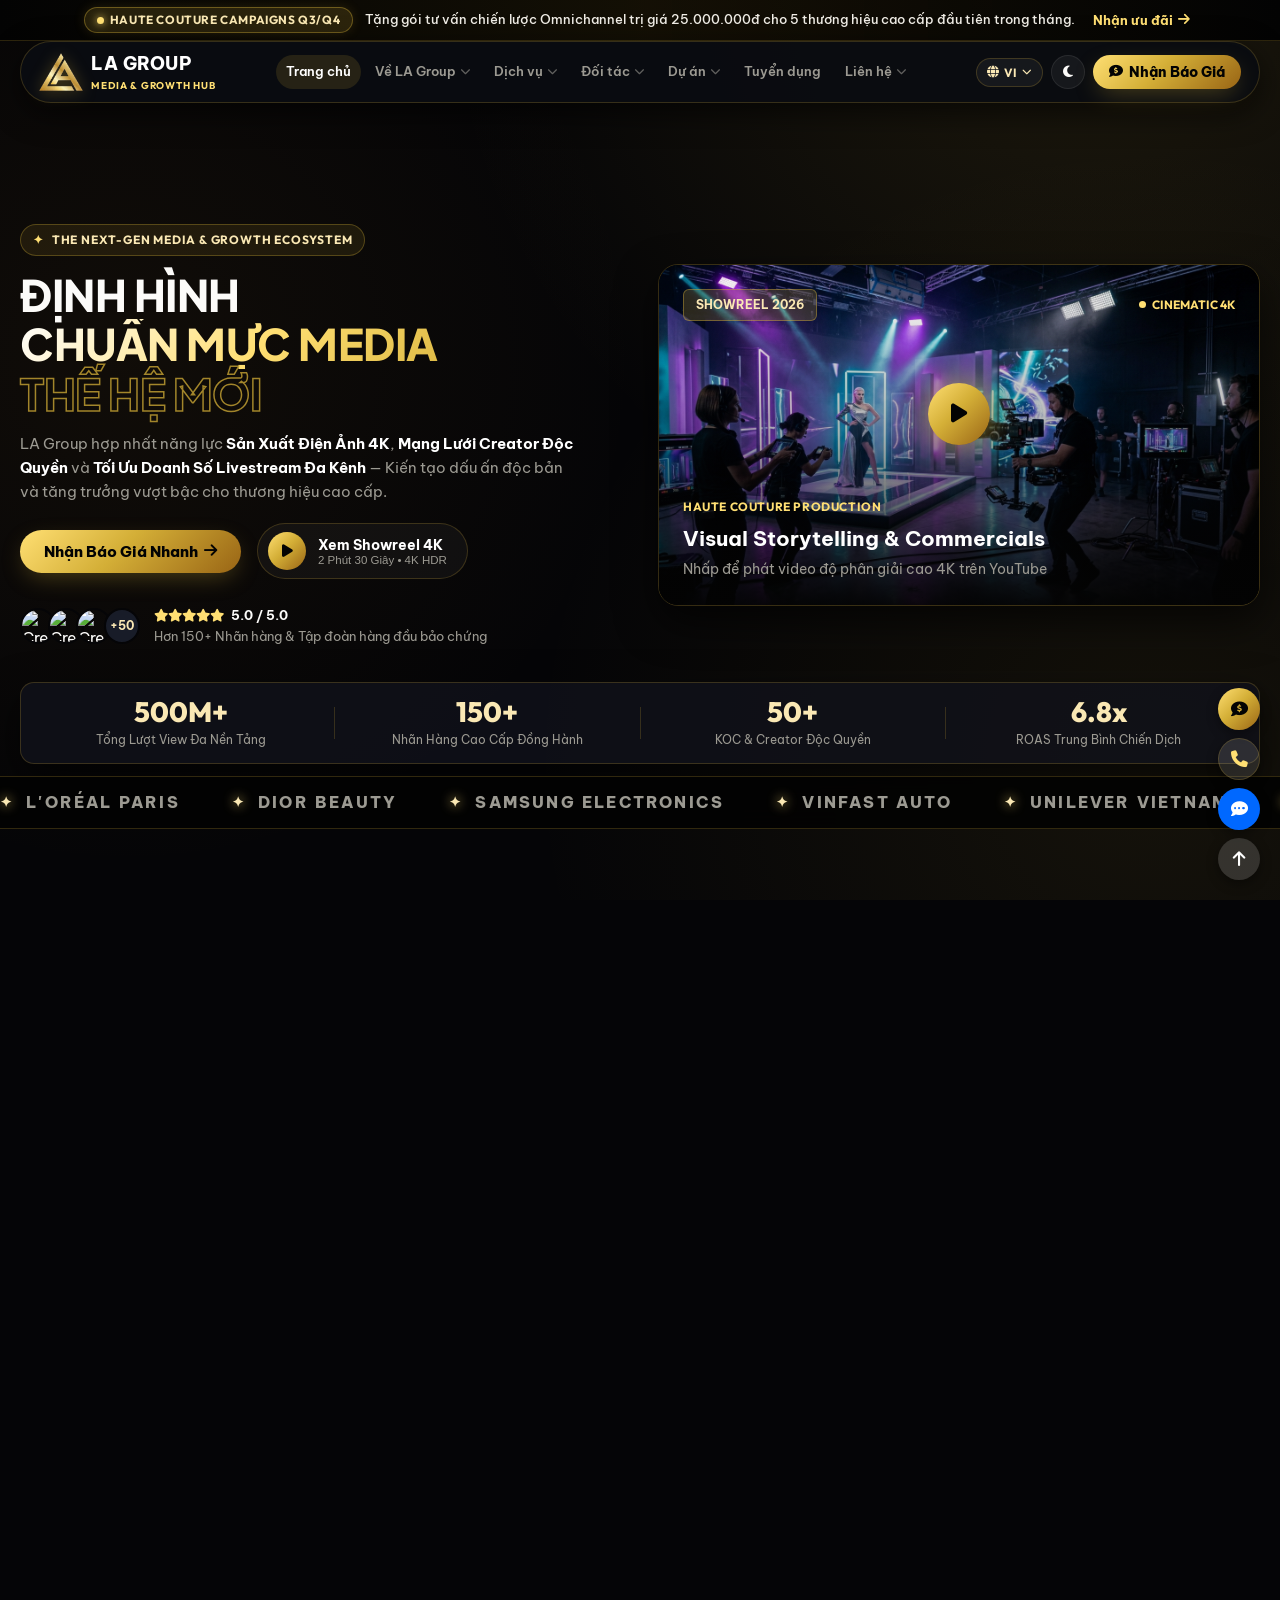
==== index.html @ ededeace "refactor(footer): split main navigation into 2 balanced columns and remove frontend sitemap.xml link" ====
<!DOCTYPE html>
<html lang="vi" class="dark">
<head>
  <meta charset="UTF-8">
  <meta name="viewport" content="width=device-width, initial-scale=1.0, maximum-scale=5.0">
  <title>LA GROUP — Haute Couture Media & Omnichannel Growth Hub</title>
  <meta name="description" content="LA GROUP — Đơn vị tiên phong cung cấp giải pháp Media Production 4K, Mạng lưới KOC/Talent Độc Quyền, Digital Marketing & Học viện Đào tạo Livestream Thực chiến.">

  <!-- Favicon -->
  <link rel="icon" type="image/png" href="assets/la_logo.png">

  <!-- Google Fonts with Full Vietnamese Support -->
  <link rel="preconnect" href="https://fonts.googleapis.com">
  <link rel="preconnect" href="https://fonts.gstatic.com" crossorigin>
  <link href="https://fonts.googleapis.com/css2?family=Be+Vietnam+Pro:ital,wght@0,300;0,400;0,500;0,600;0,700;0,800;0,900;1,400;1,700&family=Plus+Jakarta+Sans:ital,wght@0,400;0,500;0,600;0,700;0,800;0,900;1,600;1,700&family=Outfit:wght@400;500;600;700;800;900&display=swap" rel="stylesheet">

  <!-- Font Awesome 6 Pro CDN -->
  <link rel="stylesheet" href="https://cdnjs.cloudflare.com/ajax/libs/font-awesome/6.5.1/css/all.min.css">

  <!-- Canvas Confetti -->
  <script src="https://cdn.jsdelivr.net/npm/canvas-confetti@1.9.2/dist/confetti.browser.min.js" defer></script>

  <!-- Luxury Obsidian & Liquid Gold Styling -->
  <link rel="stylesheet" href="landing.css">

  <!-- Immediate F5 Top Reset Script -->
  <script>
    if ('scrollRestoration' in history) {
      history.scrollRestoration = 'manual';
    }
    if (window.location.hash) {
      history.replaceState(null, '', window.location.pathname + window.location.search);
    }
    window.scrollTo(0, 0);
  </script>
</head>
<body class="luxury-obsidian-gold">

  <!-- Top Announcement Bar (Rotating Multi-Message Ticker with Smooth Cinematic Transitions) -->
  <div class="announcement-bar" id="announcementBar">
    <div class="container announcement-slider-wrapper">
      <div class="announcement-slider" id="announcementSlider">
        
        <!-- Slide 1 -->
        <div class="announcement-slide active">
          <span class="gold-badge-pill"><span class="pulse-sparkle"></span> <span data-i18n="ann_badge_1">HAUTE COUTURE CAMPAIGNS Q3/Q4</span></span>
          <span class="announcement-text" data-i18n="ann_text_1">Tặng gói tư vấn chiến lược Omnichannel trị giá 25.000.000đ cho 5 thương hiệu cao cấp đầu tiên trong tháng.</span>
          <button onclick="openQuoteChatbox()" class="announcement-link"><span data-i18n="ann_cta_1">Nhận ưu đãi</span> <i class="fa-solid fa-arrow-right"></i></button>
        </div>

        <!-- Slide 2 -->
        <div class="announcement-slide">
          <span class="gold-badge-pill"><span class="pulse-sparkle"></span> <span data-i18n="ann_badge_2">MEGA LIVE STUDIO 4K</span></span>
          <span class="announcement-text" data-i18n="ann_text_2">Khai trương Phim trường Mega Livestream 4K chuẩn Quốc tế — Tối ưu tỷ lệ chuyển đổi doanh số vượt bậc.</span>
          <button onclick="openQuoteChatbox()" class="announcement-link"><span data-i18n="ann_cta_2">Đặt lịch trải nghiệm</span> <i class="fa-solid fa-arrow-right"></i></button>
        </div>

        <!-- Slide 3 -->
        <div class="announcement-slide">
          <span class="gold-badge-pill"><span class="pulse-sparkle"></span> <span data-i18n="ann_badge_3">TALENT ACQUISITION 2026</span></span>
          <span class="announcement-text" data-i18n="ann_text_3">Mở cổng casting độc quyền Top 10 KOC & Creator tiềm năng đồng hành cùng các nhãn hàng quốc tế.</span>
          <a href="#tuyen-dung" class="announcement-link"><span data-i18n="ann_cta_3">Ứng tuyển ngay</span> <i class="fa-solid fa-arrow-right"></i></a>
        </div>

        <!-- Slide 4 -->
        <div class="announcement-slide">
          <span class="gold-badge-pill"><span class="pulse-sparkle"></span> <span data-i18n="ann_badge_4">PRIVATE MEDIA AUDIT</span></span>
          <span class="announcement-text" data-i18n="ann_text_4">Tài trợ 100% chi phí Audit toàn diện hiệu suất Media & Cam kết ROAS đa kênh cho Doanh nghiệp.</span>
          <button onclick="openQuoteChatbox()" class="announcement-link"><span data-i18n="ann_cta_4">Đăng ký Audit</span> <i class="fa-solid fa-arrow-right"></i></button>
        </div>

      </div>
    </div>
  </div>

  <!-- ========================================================
       FLOATING NAVBAR (EXACT 7 MAIN PILLARS + LANG & CTA)
       ======================================================== -->
  <header class="navbar-wrapper" id="mainNavbar">
    <div class="container">
      <div class="navbar-glass">
        
        <!-- Brand Identity -->
        <a href="#" onclick="window.scrollTo({top: 0, behavior: 'smooth'}); return false;" class="nav-brand">
          <img src="assets/la_logo.png" alt="LA Group Logo" class="brand-logo-img">
          <div class="brand-info">
            <span class="brand-name">LA GROUP</span>
            <span class="brand-tagline">MEDIA & GROWTH HUB</span>
          </div>
        </a>

        <!-- Desktop Navigation: Exactly 7 Main Items with Dropdowns -->
        <nav class="nav-links">
          
          <!-- 1. Trang chủ -->
          <a href="#" onclick="window.scrollTo({top: 0, behavior: 'smooth'}); return false;" class="nav-link active">
            <span data-i18n="menu_home">Trang chủ</span>
          </a>

          <!-- 2. Về LA Group (Dropdown: Giới thiệu, Đội ngũ) -->
          <div class="nav-dropdown-wrapper">
            <a href="#gioi-thieu" class="nav-link dropdown-toggle">
              <span data-i18n="menu_about">Về LA Group</span> <i class="fa-solid fa-chevron-down nav-caret"></i>
            </a>
            <div class="nav-dropdown-menu">
              <a href="#gioi-thieu" class="dropdown-item">
                <i class="fa-solid fa-gem"></i>
                <div>
                  <strong data-i18n="menu_about_intro">Giới thiệu</strong>
                  <small data-i18n="menu_about_intro_sub">Tầm nhìn, sứ mệnh & triết lý</small>
                </div>
              </a>
              <a href="#doi-ngu" class="dropdown-item">
                <i class="fa-solid fa-user-tie"></i>
                <div>
                  <strong data-i18n="menu_about_team">Đội ngũ</strong>
                  <small data-i18n="menu_about_team_sub">Ban lãnh đạo & chuyên gia sáng tạo</small>
                </div>
              </a>
            </div>
          </div>

          <!-- 3. Dịch vụ (Dropdown: 5 mục con) -->
          <div class="nav-dropdown-wrapper">
            <a href="#dich-vu" class="nav-link dropdown-toggle">
              <span data-i18n="menu_services">Dịch vụ</span> <i class="fa-solid fa-chevron-down nav-caret"></i>
            </a>
            <div class="nav-dropdown-menu dropdown-wide">
              <a href="#san-xuat-noi-dung" class="dropdown-item">
                <i class="fa-solid fa-video"></i>
                <div>
                  <strong data-i18n="menu_srv_production">Production — Sản xuất nội dung</strong>
                  <small data-i18n="menu_srv_production_sub">TVC 4K Cinema, Viral Video, Lookbook</small>
                </div>
              </a>
              <a href="#van-hanh-va-quang-cao" class="dropdown-item">
                <i class="fa-solid fa-chart-line"></i>
                <div>
                  <strong data-i18n="menu_srv_ads">Service & Ads — Vận hành & Ads</strong>
                  <small data-i18n="menu_srv_ads_sub">Tối ưu CPA & cam kết ROAS đa kênh</small>
                </div>
              </a>
              <a href="#media-network" class="dropdown-item">
                <i class="fa-solid fa-tower-broadcast"></i>
                <div>
                  <strong data-i18n="menu_srv_network">Media Network</strong>
                  <small data-i18n="menu_srv_network_sub">Hệ thống kênh Social đa nền tảng</small>
                </div>
              </a>
              <a href="#e-commerce" class="dropdown-item">
                <i class="fa-solid fa-cart-shopping"></i>
                <div>
                  <strong data-i18n="menu_srv_ecom">E-Com — Social Commerce</strong>
                  <small data-i18n="menu_srv_ecom_sub">Trường quay Mega Live & TikTok Shop</small>
                </div>
              </a>
              <a href="#academy" class="dropdown-item">
                <i class="fa-solid fa-graduation-cap"></i>
                <div>
                  <strong data-i18n="menu_srv_academy">Academy — Đào tạo</strong>
                  <small data-i18n="menu_srv_academy_sub">Đào tạo Host Live & đội ngũ in-house</small>
                </div>
              </a>
            </div>
          </div>

          <!-- 4. Đối tác (Dropdown: Khách hàng & KOC Network) -->
          <div class="nav-dropdown-wrapper">
            <a href="#doi-tac" class="nav-link dropdown-toggle">
              <span data-i18n="menu_partners">Đối tác</span> <i class="fa-solid fa-chevron-down nav-caret"></i>
            </a>
            <div class="nav-dropdown-menu">
              <a href="#khach-hang" class="dropdown-item">
                <i class="fa-solid fa-handshake"></i>
                <div>
                  <strong data-i18n="menu_part_clients">Khách hàng / Thương hiệu</strong>
                  <small data-i18n="menu_part_clients_sub">150+ Nhãn hàng đồng hành</small>
                </div>
              </a>
              <a href="#koc-creator" class="dropdown-item">
                <i class="fa-solid fa-crown"></i>
                <div>
                  <strong data-i18n="menu_part_koc">KOC / Creator Network</strong>
                  <small data-i18n="menu_part_koc_sub">Mạng lưới 50+ Creator độc quyền</small>
                </div>
              </a>
            </div>
          </div>

          <!-- 5. Dự án (Dropdown: Case Study & Blog) -->
          <div class="nav-dropdown-wrapper">
            <a href="#du-an" class="nav-link dropdown-toggle">
              <span data-i18n="menu_projects">Dự án</span> <i class="fa-solid fa-chevron-down nav-caret"></i>
            </a>
            <div class="nav-dropdown-menu">
              <a href="#du-an" class="dropdown-item">
                <i class="fa-solid fa-trophy"></i>
                <div>
                  <strong data-i18n="menu_proj_cases">Case Study / Dự án tiêu biểu</strong>
                  <small data-i18n="menu_proj_cases_sub">Thước phim & chiến dịch 4K thực chiến</small>
                </div>
              </a>
              <a href="#blog" class="dropdown-item">
                <i class="fa-solid fa-newspaper"></i>
                <div>
                  <strong data-i18n="menu_proj_blog">Blog / Tin tức & Kiến thức</strong>
                  <small data-i18n="menu_proj_blog_sub">Xu hướng truyền thông & Social Commerce</small>
                </div>
              </a>
            </div>
          </div>

          <!-- 6. Tuyển dụng -->
          <a href="#tuyen-dung" class="nav-link">
            <span data-i18n="menu_careers">Tuyển dụng</span>
          </a>

          <!-- 7. Liên hệ (Dropdown: Form liên hệ & FAQ) -->
          <div class="nav-dropdown-wrapper">
            <a href="#lien-he" class="nav-link dropdown-toggle">
              <span data-i18n="menu_contact">Liên hệ</span> <i class="fa-solid fa-chevron-down nav-caret"></i>
            </a>
            <div class="nav-dropdown-menu">
              <a href="#contact" class="dropdown-item">
                <i class="fa-solid fa-envelope"></i>
                <div>
                  <strong data-i18n="menu_cont_form">Form liên hệ</strong>
                  <small data-i18n="menu_cont_form_sub">Gửi yêu cầu hợp tác & tư vấn</small>
                </div>
              </a>
              <a href="#faq" class="dropdown-item">
                <i class="fa-solid fa-circle-question"></i>
                <div>
                  <strong data-i18n="menu_cont_faq">FAQ</strong>
                  <small data-i18n="menu_cont_faq_sub">Giải đáp câu hỏi thường gặp</small>
                </div>
              </a>
            </div>
          </div>

        </nav>

        <!-- Extra Elements: Language Selector & CTA Chatbox Button -->
        <div class="nav-actions">
          
          <!-- Element 1: Multi-language Selector (VI / EN / ZH) -->
          <div class="lang-selector-wrapper">
            <button class="lang-btn" id="langSelectorBtn" aria-label="Select Language">
              <i class="fa-solid fa-globe"></i>
              <span id="currentLangLabel">VI</span>
              <i class="fa-solid fa-chevron-down caret-mini"></i>
            </button>
            <div class="lang-dropdown-menu" id="langMenu">
              <button class="lang-option active" data-lang="vi">🇻🇳 Tiếng Việt</button>
              <button class="lang-option" data-lang="en">🇬🇧 English</button>
              <button class="lang-option" data-lang="zh">🇨🇳 中文 (Trung)</button>
            </div>
          </div>

          <!-- Theme Toggle -->
          <button class="icon-btn" id="themeToggleBtn" title="Chuyển chế độ Sáng / Tối" aria-label="Toggle Theme">
            <i class="fa-solid fa-moon"></i>
          </button>


          <!-- Element 2: "Nhận Báo Giá" CTA Button (Opens Quick Quote Chatbox) -->
          <button onclick="openQuoteChatbox()" class="btn-liquid-gold" id="btnQuoteHeader">
            <i class="fa-solid fa-comment-dollar"></i> <span data-i18n="btn_quote">Nhận Báo Giá</span>
          </button>

          <button class="mobile-menu-toggle" id="mobileMenuBtn" aria-label="Open Mobile Menu">
            <i class="fa-solid fa-bars"></i>
          </button>
        </div>

      </div>
    </div>

    <!-- Mobile Drawer Menu (7 Items + Submenus + Language + CTA) -->
    <div class="mobile-nav-drawer" id="mobileDrawer">
      <div class="mob-lang-bar">
        <span class="mob-lbl">Ngôn ngữ:</span>
        <button class="mob-lang-opt active" data-lang="vi">VI</button>
        <button class="mob-lang-opt" data-lang="en">EN</button>
        <button class="mob-lang-opt" data-lang="zh">ZH</button>
      </div>

      <a href="#" onclick="window.scrollTo({top: 0, behavior: 'smooth'}); return false;" class="mob-link"><i class="fa-solid fa-house"></i> <span data-i18n="menu_home">Trang chủ</span></a>
      <a href="#gioi-thieu" class="mob-link"><i class="fa-solid fa-gem"></i> <span data-i18n="menu_about">Về LA Group</span> (Giới thiệu & Đội ngũ)</a>
      <a href="#dich-vu" class="mob-link"><i class="fa-solid fa-diagram-project"></i> <span data-i18n="menu_services">Dịch vụ</span> (Production, Ads, Social, Live)</a>
      <a href="#doi-tac" class="mob-link"><i class="fa-solid fa-handshake"></i> <span data-i18n="menu_partners">Đối tác</span> (Khách hàng & KOC Network)</a>
      <a href="#du-an" class="mob-link"><i class="fa-solid fa-trophy"></i> <span data-i18n="menu_projects">Dự án</span> (Case Study & Blog)</a>
      <a href="#tuyen-dung" class="mob-link"><i class="fa-solid fa-briefcase"></i> <span data-i18n="menu_careers">Tuyển dụng</span></a>
      <a href="#lien-he" class="mob-link"><i class="fa-solid fa-envelope"></i> <span data-i18n="menu_contact">Liên hệ</span> (Form & FAQ)</a>
      
      <div class="mob-actions">
        <button onclick="openQuoteChatbox(); document.getElementById('mobileDrawer').classList.remove('open');" class="mob-btn-primary">
          <i class="fa-solid fa-comment-dollar"></i> <span data-i18n="btn_quote">Nhận Báo Giá (Mở Chat)</span>
        </button>
      </div>
    </div>
  </header>

  <!-- ========================================================
       1. HERO SECTION — 3D LIQUID GOLD & VALUE STATEMENT
       ======================================================== -->
  <section class="hero-3d-section" id="hero">
    
    <!-- 3D WebGL Canvas Layer -->
    <div class="canvas-3d-container" id="canvas3dContainer">
      <canvas id="webglCanvas"></canvas>
    </div>

    <!-- Hero Content Overlay -->
    <div class="container hero-content-overlay">
      <div class="hero-grid">
        
        <div class="hero-left-content">
          <div class="hero-haute-badge">
            <span class="gold-sparkle">✦</span> <span data-i18n="hero_badge">THE NEXT-GEN MEDIA & GROWTH ECOSYSTEM</span>
          </div>

          <h1 class="hero-main-title">
            <span data-i18n="hero_title_1">ĐỊNH HÌNH</span> <br>
            <span class="liquid-gold-text" data-i18n="hero_title_2">CHUẨN MỰC MEDIA</span><br>
            <span class="text-gold-outline" data-i18n="hero_title_3">THẾ HỆ MỚI</span>
          </h1>

          <p class="hero-lead-desc" data-i18n="hero_desc">
            LA Group hợp nhất năng lực <strong>Sản Xuất Điện Ảnh 4K</strong>, <strong>Mạng Lưới Creator Độc Quyền</strong> và <strong>Tối Ưu Doanh Số Livestream Đa Kênh</strong> — Kiến tạo dấu ấn độc bản và tăng trưởng vượt bậc cho thương hiệu cao cấp.
          </p>

          <div class="hero-cta-group">
            <button onclick="openQuoteChatbox()" class="btn-liquid-gold btn-large">
              <span data-i18n="hero_btn_quote">Nhận Báo Giá Nhanh</span>
              <i class="fa-solid fa-arrow-right"></i>
            </button>

            <button class="btn-video-hero" data-youtube-id="79402X3bTyc" data-video-title="LA Group Master Showreel 4K Cinema">
              <span class="play-gold-circle"><i class="fa-solid fa-play"></i></span>
              <span class="play-btn-text">
                <strong data-i18n="hero_btn_showreel">Xem Showreel 4K</strong>
                <small>2 Phút 30 Giây • 4K HDR</small>
              </span>
            </button>
          </div>

          <!-- Social Proof -->
          <div class="hero-proof-box">
            <div class="proof-avatars">
              <img src="https://images.unsplash.com/photo-1534528741775-53994a69daeb?w=150&auto=format&fit=crop&q=80" alt="Creator Linh">
              <img src="https://images.unsplash.com/photo-1517841905240-472988babdf9?w=150&auto=format&fit=crop&q=80" alt="Creator Huong">
              <img src="https://images.unsplash.com/photo-1507003211169-0a1dd7228f2d?w=150&auto=format&fit=crop&q=80" alt="Creator Hieu">
              <span class="proof-count">+50</span>
            </div>
            <div class="proof-info">
              <div class="stars">
                <i class="fa-solid fa-star"></i><i class="fa-solid fa-star"></i><i class="fa-solid fa-star"></i><i class="fa-solid fa-star"></i><i class="fa-solid fa-star"></i>
                <strong>5.0 / 5.0</strong>
              </div>
              <p data-i18n="hero_proof_text">Hơn 150+ Nhãn hàng & Tập đoàn hàng đầu bảo chứng</p>
            </div>
          </div>
        </div>

        <!-- Hero Featured Media Card -->
        <div class="hero-right-card">
          <div class="showreel-hero-card" data-youtube-id="ysz5S6PUM-U" data-video-title="LA Group Showreel 4K Cinema">
            <img src="assets/showreel_thumbnail.jpg" alt="LA Group Showreel 4K" class="showreel-cover-img">
            <div class="showreel-overlay">
              <div class="showreel-top-tag">
                <span class="badge-tag">SHOWREEL 2026</span>
                <span class="status-cinema"><span class="dot-gold"></span> CINEMATIC 4K</span>
              </div>
              <div class="play-pulse-icon">
                <i class="fa-solid fa-play"></i>
              </div>
              <div class="showreel-card-info">
                <span class="p-brand-tag">HAUTE COUTURE PRODUCTION</span>
                <h3>Visual Storytelling & Commercials</h3>
                <p data-i18n="showreel_hint">Nhấp để phát video độ phân giải cao 4K trên YouTube</p>
              </div>
            </div>
          </div>
        </div>

      </div>

      <!-- Real-time Stats Ribbon -->
      <div class="stats-ribbon">
        <div class="stat-item">
          <div class="stat-num counter" data-target="500">500M+</div>
          <div class="stat-label" data-i18n="stat_views">Tổng Lượt View Đa Nền Tảng</div>
        </div>
        <div class="stat-sep"></div>
        <div class="stat-item">
          <div class="stat-num counter" data-target="150">150+</div>
          <div class="stat-label" data-i18n="stat_brands">Nhãn Hàng Cao Cấp Đồng Hành</div>
        </div>
        <div class="stat-sep"></div>
        <div class="stat-item">
          <div class="stat-num counter" data-target="50">50+</div>
          <div class="stat-label" data-i18n="stat_creators">KOC & Creator Độc Quyền</div>
        </div>
        <div class="stat-sep"></div>
        <div class="stat-item">
          <div class="stat-num counter" data-target="6.8">6.8x</div>
          <div class="stat-label" data-i18n="stat_roas">ROAS Trung Bình Chiến Dịch</div>
        </div>
      </div>

      <!-- Infinite Brand Partners Marquee Slider (Directly beneath 500M+ stats bar) -->
      <div class="hero-brand-marquee" id="heroBrandMarquee">
        <div class="marquee-track">
          <div class="marquee-item"><span class="m-dot">✦</span> L'ORÉAL PARIS</div>
          <div class="marquee-item"><span class="m-dot">✦</span> DIOR BEAUTY</div>
          <div class="marquee-item"><span class="m-dot">✦</span> SAMSUNG ELECTRONICS</div>
          <div class="marquee-item"><span class="m-dot">✦</span> VINFAST AUTO</div>
          <div class="marquee-item"><span class="m-dot">✦</span> UNILEVER VIETNAM</div>
          <div class="marquee-item"><span class="m-dot">✦</span> MASTERISE HOMES</div>
          <div class="marquee-item"><span class="m-dot">✦</span> TIKTOK FOR BUSINESS</div>
          <div class="marquee-item"><span class="m-dot">✦</span> META AGENCY PARTNER</div>
          <div class="marquee-item"><span class="m-dot">✦</span> SHOPEE MALL</div>
          <div class="marquee-item"><span class="m-dot">✦</span> TECHCOMBANK PRIVATE</div>
          <!-- Seamless Loop Duplicate -->
          <div class="marquee-item"><span class="m-dot">✦</span> L'ORÉAL PARIS</div>
          <div class="marquee-item"><span class="m-dot">✦</span> DIOR BEAUTY</div>
          <div class="marquee-item"><span class="m-dot">✦</span> SAMSUNG ELECTRONICS</div>
          <div class="marquee-item"><span class="m-dot">✦</span> VINFAST AUTO</div>
          <div class="marquee-item"><span class="m-dot">✦</span> UNILEVER VIETNAM</div>
          <div class="marquee-item"><span class="m-dot">✦</span> MASTERISE HOMES</div>
          <div class="marquee-item"><span class="m-dot">✦</span> TIKTOK FOR BUSINESS</div>
          <div class="marquee-item"><span class="m-dot">✦</span> META AGENCY PARTNER</div>
          <div class="marquee-item"><span class="m-dot">✦</span> SHOPEE MALL</div>
          <div class="marquee-item"><span class="m-dot">✦</span> TECHCOMBANK PRIVATE</div>
        </div>
      </div>

    </div>

  </section>

  <!-- ========================================================
       2. VỀ LA GROUP (/gioi-thieu & /gioi-thieu/doi-ngu)
       ======================================================== -->
  <section class="section-wrapper" id="gioi-thieu">
    <div class="container">
      
      <div class="section-title-box text-center">
        <span class="gold-badge-pill" data-i18n="about_badge">VỀ LA GROUP</span>
        <h2 class="main-title" data-i18n="about_title">Triết Lý Nghệ Thuật & <span class="liquid-gold-text">Tăng Trưởng Thực Chiến</span></h2>
        <p class="section-desc" data-i18n="about_desc">Không chỉ là đơn vị sản xuất media thông thường, LA Group định vị là đối tác chiến lược toàn diện đưa thương hiệu bứt phá.</p>
      </div>

      <div class="statement-body-grid">
        <div class="statement-lead">
          <h3 data-i18n="about_lead">Kết hợp chuẩn xác giữa tính thẩm mỹ điện ảnh đỉnh cao và khoa học dữ liệu chuyển đổi.</h3>
        </div>
        <div class="statement-desc">
          <p data-i18n="about_body">
            Mỗi thước phim, mỗi phiên livestream và mỗi chiến dịch KOC do LA Group thực thi đều hướng tới mục tiêu tối thượng: <strong>Nâng tầm nhận diện thương hiệu</strong> và <strong>tối đa hóa tỷ lệ chuyển đổi doanh thu</strong>.
          </p>
        </div>
      </div>

      <!-- Đội ngũ (/gioi-thieu/doi-ngu) -->
      <div class="team-leadership-block" id="doi-ngu" style="margin-top: 60px;">
        <div class="section-header-row">
          <div>
            <span class="gold-badge-pill" data-i18n="team_badge">BAN LÃNH ĐẠO & CHUYÊN GIA</span>
            <h3 class="main-title" style="font-size: 1.8rem;" data-i18n="team_title">Đội Ngũ Sáng Tạo Tiên Phong</h3>
          </div>
        </div>

        <div class="team-grid">
          <div class="team-card">
            <div class="team-avatar-wrap">
              <img src="https://images.unsplash.com/photo-1500648767791-00dcc994a43e?w=200&auto=format&fit=crop&q=80" alt="Founder & CEO Alex Nguyễn">
            </div>
            <div class="team-info">
              <h4>Alex Nguyễn</h4>
              <span class="team-role">Founder & Chief Executive Officer</span>
              <p>10+ năm kinh nghiệm cố vấn chiến lược truyền thông & tăng trưởng thương hiệu đa kênh.</p>
            </div>
          </div>

          <div class="team-card">
            <div class="team-avatar-wrap">
              <img src="https://images.unsplash.com/photo-1573496359142-b8d87734a5a2?w=200&auto=format&fit=crop&q=80" alt="Creative Director Elena Bùi">
            </div>
            <div class="team-info">
              <h4>Elena Bùi</h4>
              <span class="team-role">Head of Creative & 4K Production</span>
              <p>Đạo diễn hình ảnh đứng sau hàng loạt TVC triệu view và chiến dịch thời trang Haute Couture.</p>
            </div>
          </div>

          <div class="team-card">
            <div class="team-avatar-wrap">
              <img src="https://images.unsplash.com/photo-1519085360753-af0119f7cbe7?w=200&auto=format&fit=crop&q=80" alt="Director of Performance Minh Hiếu">
            </div>
            <div class="team-info">
              <h4>Minh Hiếu</h4>
              <span class="team-role">Head of Digital Ads & E-Commerce</span>
              <p>Chuyên gia vận hành Media Spending 50B+ VNĐ với cam kết ROAS tối ưu hàng đầu.</p>
            </div>
          </div>
        </div>
      </div>

    </div>
  </section>

  <!-- ========================================================
       3. DỊCH VỤ (/dich-vu: 5 MỤC CON)
       ======================================================== -->
  <section class="section-wrapper bg-darker" id="dich-vu">
    <div class="container">
      
      <div class="section-title-box text-center">
        <span class="gold-badge-pill" data-i18n="srv_badge">DỊCH VỤ TOÀN DIỆN</span>
        <h2 class="main-title"><span data-i18n="srv_title_1">Hệ Thống Giải Pháp</span> <span class="liquid-gold-text" data-i18n="srv_title_2">5 Trụ Cột Tăng Trưởng</span></h2>
        <p class="section-desc" data-i18n="srv_desc">Chuỗi dịch vụ khép kín từ sản xuất nội dung, vận hành quảng cáo, media network, social commerce tới đào tạo in-house.</p>
      </div>

      <div class="clean-bento-grid">
        
        <!-- 1. Production — Sản xuất nội dung -->
        <div class="bento-item bento-span-7" id="san-xuat-noi-dung">
          <div class="bento-badge"><i class="fa-solid fa-video"></i> 01. PRODUCTION</div>
          <h3>Sản Xuất Nội Dung 4K Cinema</h3>
          <p>Sở hữu dàn máy quay RED/Sony Cinema, hệ thống gimbal, đèn studio ARRI và đội ngũ đạo diễn hình ảnh danh tiếng.</p>
          <ul class="bento-checklist">
            <li><i class="fa-solid fa-check"></i> TVC thương mại điện ảnh & Concept quảng cáo sang trọng</li>
            <li><i class="fa-solid fa-check"></i> Sản xuất hàng loạt Short-form Video chuẩn thuật toán TikTok/Reels</li>
            <li><i class="fa-solid fa-check"></i> Chụp ảnh Lookbook, Product 3D Render & Key Visual độc bản</li>
          </ul>
          <div class="bento-img-banner">
            <img src="assets/media_production.png" alt="Media Production">
          </div>
        </div>

        <!-- 2. Service & Ads — Vận hành & Quảng cáo -->
        <div class="bento-item bento-span-5" id="van-hanh-va-quang-cao">
          <div class="bento-badge"><i class="fa-solid fa-chart-line"></i> 02. SERVICE & ADS</div>
          <h3>Vận Hành Nền Tảng & Quảng Cáo</h3>
          <p>Đội ngũ chuyên gia Digital Ads với chứng chỉ chính thức từ TikTok for Business, Meta & Google Partner.</p>
          <ul class="bento-checklist">
            <li><i class="fa-solid fa-check"></i> Tối ưu chi phí CPA, cam kết ROAS tối thiểu 4.5x - 7.0x</li>
            <li><i class="fa-solid fa-check"></i> Phân phối ngân sách đa kênh thông minh theo dữ liệu thời gian thực</li>
            <li><i class="fa-solid fa-check"></i> Báo cáo minh bạch realtime qua Google Data Studio</li>
          </ul>
          <div class="bento-img-banner" style="height: 140px;">
            <img src="assets/digital_marketing.png" alt="Digital Marketing & Ads">
          </div>
        </div>

        <!-- 3. Media Network -->
        <div class="bento-item bento-span-5" id="media-network">
          <div class="bento-badge"><i class="fa-solid fa-tower-broadcast"></i> 03. MEDIA NETWORK</div>
          <h3>Mạng Lưới Kênh Social Media Network</h3>
          <p>Sở hữu hệ thống Fanpage, TikTok Channels và Group cộng đồng đạt hơn 15M+ người theo dõi tích lũy.</p>
          <ul class="bento-checklist">
            <li><i class="fa-solid fa-check"></i> Phủ sóng truyền thông diện rộng (Mass Coverage) trong 24h</li>
            <li><i class="fa-solid fa-check"></i> Định hướng dư luận và tạo sóng thảo luận thương hiệu (Buzz Seeding)</li>
            <li><i class="fa-solid fa-check"></i> Độc quyền vị trí ghim bài và booking tài trợ trên hệ sinh thái</li>
          </ul>
          <div class="bento-img-banner" style="height: 140px;">
            <img src="assets/social_talent.png" alt="Social Talent & Media Network">
          </div>
        </div>

        <!-- 4. E-Com — Social Commerce -->
        <div class="bento-item bento-span-7" id="e-commerce">
          <div class="bento-badge"><i class="fa-solid fa-cart-shopping"></i> 04. SOCIAL COMMERCE</div>
          <h3>E-Commerce & Mega Livestream Studio</h3>
          <p>Trường quay 4K đa góc máy, kịch bản chốt đơn tâm lý học và hệ thống điều khiển âm thanh ánh sáng trực tiếp.</p>
          <ul class="bento-checklist">
            <li><i class="fa-solid fa-check"></i> Vận hành gian hàng TikTok Shop & Shopee Mall trọn gói</li>
            <li><i class="fa-solid fa-check"></i> Tổ chức các phiên Mega Live doanh số hàng tỷ đồng</li>
            <li><i class="fa-solid fa-check"></i> Cung cấp Host livestream chuyên nghiệp, duy trì mắt xem kỷ lục</li>
          </ul>
          <div class="bento-img-banner">
            <img src="assets/livestream_studio.jpg" alt="Livestream Studio">
          </div>
        </div>

        <!-- 5. Academy — Đào tạo -->
        <div class="bento-item bento-span-12" id="academy" style="grid-column: span 12;">
          <div class="bento-badge"><i class="fa-solid fa-graduation-cap"></i> 05. LA ACADEMY</div>
          <h3>Học Viện Đào Tạo Livestream & Truyền Thông In-House</h3>
          <p>Chương trình huấn luyện thực chiến 80% thời lượng trên trường quay thực tế dành cho doanh nghiệp muốn tự chủ đội ngũ.</p>
          <div class="bento-img-banner" style="height: 140px;">
            <img src="assets/academy_training.png" alt="LA Academy Training">
          </div>
        </div>

      </div>

    </div>
  </section>

  <!-- ========================================================
       4. ĐỐI TÁC (/doi-tac: KHÁCH HÀNG & KOC NETWORK)
       ======================================================== -->
  <section class="section-wrapper" id="doi-tac">
    <div class="container">
      
      <!-- Khách hàng / Thương hiệu -->
      <div id="khach-hang" style="margin-bottom: 60px;">
        <div class="section-title-box text-center">
          <span class="gold-badge-pill" data-i18n="clients_badge">ĐỐI TÁC THƯƠNG HIỆU</span>
          <h2 class="main-title" data-i18n="clients_title">150+ Nhãn Hàng & <span class="liquid-gold-text">Tập Đoàn Đồng Hành</span></h2>
          <p class="section-desc" data-i18n="clients_desc">Tự hào là đối tác chiến lược của các thương hiệu hàng đầu trong ngành Dược mỹ phẩm, Thời trang cao cấp, Công nghệ và F&B.</p>
        </div>
      </div>

      <!-- KOC / Creator Network (/doi-tac/koc-creator) -->
      <div id="koc-creator">
        <div class="section-header-row">
          <div>
            <span class="gold-badge-pill" data-i18n="koc_badge">MẠNG LƯỚI ĐỘC QUYỀN</span>
            <h3 class="main-title" style="font-size: 2rem;" data-i18n="koc_title">Mạng Lưới KOC & <span class="liquid-gold-text">Creator Độc Quyền</span></h3>
          </div>
          <div class="talent-filters">
            <button class="filter-btn active" data-filter="all">Tất Cả</button>
            <button class="filter-btn" data-filter="beauty">Làm Đẹp & Mỹ Phẩm</button>
            <button class="filter-btn" data-filter="fashion">Thời Trang & Lifestyle</button>
            <button class="filter-btn" data-filter="tech">Công Nghệ & Gia Dụng</button>
          </div>
        </div>

        <div class="talent-grid">
          
          <div class="talent-card" data-category="beauty">
            <div class="talent-thumb">
              <img src="https://images.unsplash.com/photo-1534528741775-53994a69daeb?w=500&auto=format&fit=crop&q=80" alt="KOC Linh Bùi">
              <span class="t-badge">Top Beauty Creator</span>
            </div>
            <div class="talent-body">
              <div class="talent-head">
                <h4>Linh Bùi</h4>
                <span class="t-tag">1.4M Follower</span>
              </div>
              <p class="t-desc">Chuyên gia review Skincare khoa học, phong cách chỉn chu, tệp fan trung thành 85% nữ.</p>
              <div class="t-stats">
                <div><strong>1.4M</strong><span>TikTok</span></div>
                <div><strong>8.8%</strong><span>Engagement</span></div>
                <div><strong>120M</strong><span>GMV Tháng</span></div>
              </div>
              <button onclick="openQuoteChatbox('Booking KOC Linh Bùi')" class="btn-book-talent">Booking Linh Bùi</button>
            </div>
          </div>

          <div class="talent-card" data-category="fashion">
            <div class="talent-thumb">
              <img src="https://images.unsplash.com/photo-1517841905240-472988babdf9?w=500&auto=format&fit=crop&q=80" alt="Creator Hương Nguyễn">
              <span class="t-badge">Fashion Icon</span>
            </div>
            <div class="talent-body">
              <div class="talent-head">
                <h4>Hương Nguyễn</h4>
                <span class="t-tag">850K Follower</span>
              </div>
              <p class="t-desc">Phối đồ phong cách Haute Couture hiện đại, gu thẩm mỹ cao, phù hợp nhãn hàng cao cấp.</p>
              <div class="t-stats">
                <div><strong>850K</strong><span>TikTok</span></div>
                <div><strong>7.4%</strong><span>Engagement</span></div>
                <div><strong>95M</strong><span>GMV Tháng</span></div>
              </div>
              <button onclick="openQuoteChatbox('Booking KOC Hương Nguyễn')" class="btn-book-talent">Booking Hương Nguyễn</button>
            </div>
          </div>

          <div class="talent-card" data-category="tech">
            <div class="talent-thumb">
              <img src="https://images.unsplash.com/photo-1507003211169-0a1dd7228f2d?w=500&auto=format&fit=crop&q=80" alt="Creator Hiếu Trần">
              <span class="t-badge">Tech & Living</span>
            </div>
            <div class="talent-body">
              <div class="talent-head">
                <h4>Hiếu Trần</h4>
                <span class="t-tag">620K Follower</span>
              </div>
              <p class="t-desc">Review thiết bị thông minh và đồ gia dụng công nghệ cao với góc nhìn chi tiết, chân thật.</p>
              <div class="t-stats">
                <div><strong>620K</strong><span>TikTok</span></div>
                <div><strong>9.2%</strong><span>Engagement</span></div>
                <div><strong>140M</strong><span>GMV Tháng</span></div>
              </div>
              <button onclick="openQuoteChatbox('Booking KOC Hiếu Trần')" class="btn-book-talent">Booking Hiếu Trần</button>
            </div>
          </div>

          <div class="talent-card" data-category="beauty">
            <div class="talent-thumb">
              <img src="https://images.unsplash.com/photo-1524504388940-b1c1722653e1?w=500&auto=format&fit=crop&q=80" alt="Creator Mai Anh">
              <span class="t-badge">Rising Live Star</span>
            </div>
            <div class="talent-body">
              <div class="talent-head">
                <h4>Mai Anh</h4>
                <span class="t-tag">450K Follower</span>
              </div>
              <p class="t-desc">Nữ host livestream năng lượng đỉnh cao, giữ mắt xem kỷ lục và khả năng chốt đơn thần tốc.</p>
              <div class="t-stats">
                <div><strong>450K</strong><span>TikTok</span></div>
                <div><strong>11.5%</strong><span>Engagement</span></div>
                <div><strong>210M</strong><span>GMV Tháng</span></div>
              </div>
              <button onclick="openQuoteChatbox('Booking KOC Mai Anh')" class="btn-book-talent">Booking Mai Anh</button>
            </div>
          </div>

        </div>
      </div>

    </div>
  </section>

  <!-- ========================================================
       5. DỰ ÁN (/du-an: CASE STUDY & BLOG)
       ======================================================== -->
  <section class="section-wrapper bg-darker" id="du-an">
    <div class="container">
      
      <!-- Case Studies Tiêu Biểu -->
      <div class="section-title-box text-center">
        <span class="gold-badge-pill" data-i18n="proj_badge">DỰ ÁN TIÊU BIỂU</span>
        <h2 class="main-title"><span data-i18n="proj_title_1">Case Studies &</span> <span class="liquid-gold-text" data-i18n="proj_title_2">Showreel Thực Tế</span></h2>
        <p class="section-desc" data-i18n="proj_desc">Khám phá các tác phẩm media 4K và chiến dịch bùng nổ doanh số được thực thi bởi đội ngũ LA Group.</p>
      </div>

      <div class="parallax-grid">
        
        <div class="project-card" data-youtube-id="L_LUpnjgPso" data-video-title="TVC Dược Mỹ Phẩm Cao Cấp — 4K Commercial">
          <div class="project-media-wrap">
            <img src="assets/showreel_thumbnail.jpg" alt="TVC Dược Mỹ Phẩm" class="project-img">
            <div class="project-overlay">
              <span class="p-category">COMMERCIAL TVC</span>
              <span class="p-duration">4K Cinema • 0:45</span>
              <div class="p-play-btn"><i class="fa-solid fa-play"></i></div>
            </div>
          </div>
          <div class="project-details">
            <h4>TVC Quảng Cáo Dòng Dược Mỹ Phẩm Cao Cấp</h4>
            <p>Sản xuất chuẩn điện ảnh 4K RAW, kỹ xảo VFX ánh sáng lỏng và đạt hơn 8.5M lượt xem viral.</p>
            <div class="project-meta">
              <span>Chiến dịch Q2/2026</span>
              <span class="p-arrow"><i class="fa-solid fa-arrow-right"></i></span>
            </div>
          </div>
        </div>

        <div class="project-card" data-youtube-id="3JZ_D3ELwOQ" data-video-title="Mega Live Đại Tiệc Thương Hiệu 2.4 Tỷ">
          <div class="project-media-wrap">
            <img src="assets/livestream_studio.jpg" alt="Mega Live Show" class="project-img">
            <div class="project-overlay">
              <span class="p-category">LIVESTREAM MEGA EVENT</span>
              <span class="p-duration">Multi-cam HD • 4 Giờ</span>
              <div class="p-play-btn"><i class="fa-solid fa-play"></i></div>
            </div>
          </div>
          <div class="project-details">
            <h4>Mega Livestream Đại Tiệc Thương Hiệu Doanh Số 2.4 Tỷ</h4>
            <p>Vận hành trường quay chuyên nghiệp 4 máy quay 4K, hệ thống điều khiển âm thanh ánh sáng trực tiếp.</p>
            <div class="project-meta">
              <span>Doanh số GMV 2.4B VNĐ</span>
              <span class="p-arrow"><i class="fa-solid fa-arrow-right"></i></span>
            </div>
          </div>
        </div>

      </div>

      <!-- Blog / Tin tức & Kiến thức (/du-an/blog) -->
      <div id="blog" style="margin-top: 70px;">
        <div class="section-header-row">
          <div>
            <span class="gold-badge-pill" data-i18n="blog_badge">BLOG & KIẾN THỨC</span>
            <h3 class="main-title" style="font-size: 1.8rem;" data-i18n="blog_title">Tin Tức & Xu Hướng Media 2026</h3>
          </div>
        </div>

        <div class="blog-grid">
          <div class="blog-card">
            <div class="blog-tag">XU HƯỚNG 2026</div>
            <h4>Bí quyết đạt doanh số bạc tỷ từ Mega Live TikTok Shop cho thương hiệu</h4>
            <p>Phân tích chiến thuật chọn Host, cấu trúc ưu đãi flash sale và kỹ thuật giữ mắt xem trực tiếp.</p>
            <span class="blog-date"><i class="fa-solid fa-calendar"></i> 15/08/2026</span>
          </div>

          <div class="blog-card">
            <div class="blog-tag">MEDIA PRODUCTION</div>
            <h4>Vì sao video chuẩn 4K Cinema giúp tăng 300% tỷ lệ chuyển đổi đơn hàng?</h4>
            <p>Tầm quan trọng của ánh sáng, góc máy nghệ thuật và âm thanh trong định hình vị thế thương hiệu cao cấp.</p>
            <span class="blog-date"><i class="fa-solid fa-calendar"></i> 10/08/2026</span>
          </div>

          <div class="blog-card">
            <div class="blog-tag">KOC STRATEGY</div>
            <h4>Chiến lược phân bổ ngân sách KOC Booking đa tầng: Mega vs Micro Creators</h4>
            <p>Công thức đo lường ROAS chính xác và giảm thiểu rủi ro lãng phí ngân sách quảng cáo.</p>
            <span class="blog-date"><i class="fa-solid fa-calendar"></i> 05/08/2026</span>
          </div>
        </div>
      </div>

    </div>
  </section>

  <!-- ========================================================
       6. TUYỂN DỤNG (/tuyen-dung)
       ======================================================== -->
  <section class="section-wrapper" id="tuyen-dung">
    <div class="container">
      
      <div class="section-title-box text-center">
        <span class="gold-badge-pill" data-i18n="careers_badge">CAREERS AT LA GROUP</span>
        <h2 class="main-title"><span data-i18n="careers_title_1">Gia Nhập Đội Ngũ</span> <span class="liquid-gold-text" data-i18n="careers_title_2">Sáng Tạo Tiên Phong</span></h2>
        <p class="section-desc" data-i18n="careers_desc">Môi trường làm việc năng động, sáng tạo không giới hạn với chế độ đãi ngộ vượt trội cho nhân tài media.</p>
      </div>

      <div class="careers-grid">
        <div class="career-card">
          <div class="career-head">
            <h4>Senior Video Editor & Colorist 4K</h4>
            <span class="career-type">Full-time • Hà Nội</span>
          </div>
          <p>Chịu trách nhiệm dựng TVC, Commercials và chỉnh màu DaVinci Resolve cho các dự án thương hiệu lớn.</p>
          <button onclick="openQuoteChatbox('Ứng tuyển Senior Video Editor')" class="btn-apply-career">Ứng Tuyển Ngay <i class="fa-solid fa-arrow-right"></i></button>
        </div>

        <div class="career-card">
          <div class="career-head">
            <h4>Account Executive / Talent Manager</h4>
            <span class="career-type">Full-time • TP.HCM</span>
          </div>
          <p>Kết nối và quản lý lịch trình, chiến dịch booking cho mạng lưới hơn 50+ KOC độc quyền của công ty.</p>
          <button onclick="openQuoteChatbox('Ứng tuyển Talent Manager')" class="btn-apply-career">Ứng Tuyển Ngay <i class="fa-solid fa-arrow-right"></i></button>
        </div>

        <div class="career-card">
          <div class="career-head">
            <h4>Livestream Technical Specialist</h4>
            <span class="career-type">Full-time • Hà Nội</span>
          </div>
          <p>Vận hành thiết bị trường quay, switcher Blackmagic, hệ thống âm thanh ánh sáng cho các phiên Mega Live.</p>
          <button onclick="openQuoteChatbox('Ứng tuyển Livestream Technical')" class="btn-apply-career">Ứng Tuyển Ngay <i class="fa-solid fa-arrow-right"></i></button>
        </div>
      </div>

    </div>
  </section>

  <!-- ========================================================
       7. LIÊN HỆ & FAQ (/lien-he & /lien-he/faq)
       ======================================================== -->
  <section class="section-wrapper bg-darker" id="lien-he">
    <div class="container">
      
      <!-- FAQ (/lien-he/faq) -->
      <div id="faq" style="margin-bottom: 70px;">
        <div class="section-title-box text-center">
          <span class="gold-badge-pill" data-i18n="faq_badge">HỎI ĐÁP THƯỜNG GẶP</span>
          <h2 class="main-title" data-i18n="faq_title">Giải Đáp Thắc Mắc & <span class="liquid-gold-text">Chính Sách Hợp Tác</span></h2>
        </div>

        <div class="faq-accordion-box">
          
          <div class="faq-item">
            <button class="faq-question">
              <span>Quy trình sản xuất 1 video TVC 4K tại LA Group mất bao lâu?</span>
              <i class="fa-solid fa-chevron-down faq-icon"></i>
            </button>
            <div class="faq-answer">
              <p>Thời gian thông thường từ 7 - 14 ngày làm việc từ khi chốt kịch bản phân cảnh đến khi bàn giao bản Master 4K hoàn chỉnh. Đối với các gói khẩn cấp, chúng tôi có quy trình Fast-Track 72 giờ.</p>
            </div>
          </div>

          <div class="faq-item">
            <button class="faq-question">
              <span>LA Group có cam kết KPI doanh số hoặc lượt xem không?</span>
              <i class="fa-solid fa-chevron-down faq-icon"></i>
            </button>
            <div class="faq-answer">
              <p>Có. Mọi hợp đồng dịch vụ Digital Performance Ads và KOC Booking tại LA Group đều có điều khoản cam kết rõ ràng về lượt xem tối thiểu, tỷ lệ tương tác và mục tiêu ROAS theo từng ngành hàng.</p>
            </div>
          </div>

          <div class="faq-item">
            <button class="faq-question">
              <span>Chi phí tối thiểu để bắt đầu một chiến dịch là bao nhiêu?</span>
              <i class="fa-solid fa-chevron-down faq-icon"></i>
            </button>
            <div class="faq-answer">
              <p>Chúng tôi cung cấp các gói linh hoạt từ 15.000.000đ đối với sản xuất nội dung thử nghiệm và từ 35.000.000đ trở lên cho chiến dịch truyền thông tổng thể tích hợp KOC và quảng cáo.</p>
            </div>
          </div>

        </div>
      </div>

      <!-- Form Liên Hệ (/lien-he) -->
      <div class="contact-box" id="contact">
        
        <div class="contact-info-col">
          <span class="gold-badge-pill" data-i18n="contact_badge">GET IN TOUCH</span>
          <h2 class="main-title"><span data-i18n="contact_title_1">Sẵn Sàng Kiến Tạo</span> <br><span class="liquid-gold-text" data-i18n="contact_title_2">Chiến Dịch Đột Phá?</span></h2>
          <p class="section-desc" style="text-align: left; margin-bottom: 24px;" data-i18n="contact_desc">
            Hãy chia sẻ mục tiêu của thương hiệu. Chuyên gia cố vấn chiến lược của LA Group sẽ phản hồi bản kế hoạch chi tiết trong vòng 24 giờ.
          </p>

          <div class="contact-list">
            <div class="contact-item">
              <div class="c-icon"><i class="fa-solid fa-phone"></i></div>
              <div>
                <span class="c-lbl">Hotline Tư Vấn 24/7:</span>
                <a href="tel:0988000000" class="c-val">0988.xxx.xxx</a>
              </div>
            </div>

            <div class="contact-item">
              <div class="c-icon"><i class="fa-solid fa-envelope"></i></div>
              <div>
                <span class="c-lbl">Email Hợp Tác:</span>
                <a href="mailto:contact@lagroup.media" class="c-val">contact@lagroup.media</a>
              </div>
            </div>

            <div class="contact-item">
              <div class="c-icon"><i class="fa-solid fa-location-dot"></i></div>
              <div>
                <span class="c-lbl">Trụ Sở Chính:</span>
                <span class="c-val">Tầng 12, Tòa nhà Landmark, Hà Nội & TP. Hồ Chí Minh</span>
              </div>
            </div>
          </div>
        </div>

        <div class="contact-form-col">
          <form class="clean-form" id="leadGenForm">
            <h3 data-i18n="form_title">Đăng Ký Tư Vấn & Nhận Báo Giá</h3>
            
            <div class="form-row">
              <div class="form-col">
                <label for="fName" data-i18n="form_name">Họ và Tên *</label>
                <input type="text" id="fName" required placeholder="Nguyễn Văn A">
              </div>
              <div class="form-col">
                <label for="fPhone" data-i18n="form_phone">Số Điện Thoại / Zalo *</label>
                <input type="tel" id="fPhone" required placeholder="0988 xxx xxx">
              </div>
            </div>

            <div class="form-row">
              <div class="form-col">
                <label for="fBrand" data-i18n="form_brand">Tên Thương Hiệu / Doanh Nghiệp</label>
                <input type="text" id="fBrand" placeholder="Công ty / Brand của bạn">
              </div>
              <div class="form-col">
                <label for="fService" data-i18n="form_service">Dịch Vụ Quan Tâm</label>
                <select id="fService">
                  <option value="all">Trọn gói Omnichannel Media & Growth</option>
                  <option value="media">Sản xuất TVC / Video 4K Cinema</option>
                  <option value="koc">Booking Mạng Lưới KOC & Creator</option>
                  <option value="live">Vận hành Livestream Studio Bán Hàng</option>
                  <option value="academy">Đào tạo In-house LA Academy</option>
                </select>
              </div>
            </div>

            <div class="form-col">
              <label for="fMsg" data-i18n="form_msg">Nhu Cầu Chi Tiết</label>
              <textarea id="fMsg" rows="3" placeholder="Mô tả mục tiêu chiến dịch, thời gian dự kiến hoặc yêu cầu đặc biệt..."></textarea>
            </div>

            <button type="submit" class="btn-liquid-gold w-full btn-large" id="submitFormBtn">
              <i class="fa-solid fa-paper-plane"></i> <span data-i18n="form_submit">GỬI YÊU CẦU TƯ VẤN NGAY</span>
            </button>

            <div class="form-alert" id="formSuccessAlert">
              <i class="fa-solid fa-circle-check text-emerald"></i>
              <span data-i18n="form_success">Cảm ơn bạn! LA Group đã nhận được thông tin và sẽ liên hệ trong vòng 24 giờ.</span>
            </div>
          </form>
        </div>

      </div>

    </div>
  </section>

  <!-- ========================================================
       FOOTER (WITH LEGAL POLICIES)
       ======================================================== -->
  <footer class="clean-footer">
    <div class="container footer-row">
      <div class="f-brand">
        <div class="f-logo">
          <img src="assets/la_logo.png" alt="LA Group Logo">
          <span>LA GROUP</span>
        </div>
        <p>Hệ sinh thái truyền thông cao cấp, sản xuất media 4K và tăng trưởng doanh số đa kênh hàng đầu.</p>
        <small>© 2026 LA GROUP MEDIA. All rights reserved. Haute Couture Art Direction.</small>
      </div>

      <div class="f-links-col f-links-col-wide">
        <h5 data-i18n="ft_menu">ĐIỀU HƯỚNG CHÍNH</h5>
        <div class="f-nav-2col">
          <div class="f-nav-subcol">
            <a href="#" onclick="window.scrollTo({top: 0, behavior: 'smooth'}); return false;" data-i18n="menu_home">Trang chủ</a>
            <a href="#gioi-thieu" data-i18n="menu_about">Về LA Group</a>
            <a href="#dich-vu" data-i18n="menu_services">Dịch vụ</a>
            <a href="#doi-tac" data-i18n="menu_partners">Đối tác</a>
          </div>
          <div class="f-nav-subcol">
            <a href="#du-an" data-i18n="menu_projects">Dự án & Blog</a>
            <a href="#tuyen-dung" data-i18n="menu_careers">Tuyển dụng</a>
            <a href="#lien-he" data-i18n="menu_contact">Liên hệ</a>
          </div>
        </div>
      </div>

      <div class="f-links-col">
        <h5 data-i18n="ft_legal">CHÍNH SÁCH & ĐIỀU KHOẢN</h5>
        <a href="#privacy" onclick="alert('Chính sách bảo mật dữ liệu khách hàng theo chuẩn an toàn quốc tế của LA Group.'); return false;">Chính Sách Bảo Mật</a>
        <a href="#terms" onclick="alert('Điều khoản dịch vụ và thỏa thuận cam kết KPI của LA Group Media.'); return false;">Điều Khoản Sử Dụng</a>
      </div>
    </div>
  </footer>

  <!-- ========================================================
       QUICK QUOTE CHATBOX (INTERACTIVE MODAL — NO REDIRECT)
       ======================================================== -->
  <div class="quote-chatbox-backdrop" id="quoteChatboxBackdrop" role="dialog" aria-modal="true">
    <div class="quote-chatbox-container">
      <div class="chatbox-header">
        <div class="chatbox-bot-info">
          <div class="bot-avatar"><i class="fa-solid fa-robot"></i></div>
          <div>
            <h4>Trợ Lý Báo Giá LA Group</h4>
            <span class="bot-status"><span class="dot-online"></span> Đang trực tuyến (Phản hồi tức thì)</span>
          </div>
        </div>
        <button class="chatbox-close" onclick="closeQuoteChatbox()" aria-label="Close Chat">&times;</button>
      </div>

      <div class="chatbox-body" id="chatboxBody">
        <div class="chat-msg bot">
          <p>Xin chào! Tôi là Trợ lý Cố vấn Chiến lược của LA Group. Bạn đang cần báo giá cho hạng mục nào?</p>
        </div>
        
        <div class="chat-quick-options" id="chatOptions">
          <button class="chat-chip" onclick="handleChatSelect('Sản xuất TVC / Video 4K')">🎬 Sản xuất TVC / Video 4K</button>
          <button class="chat-chip" onclick="handleChatSelect('Booking Creator & KOC')">👑 Booking KOC / Creator</button>
          <button class="chat-chip" onclick="handleChatSelect('Trường quay Mega Livestream')">🎙️ Mega Livestream Studio</button>
          <button class="chat-chip" onclick="handleChatSelect('Trọn gói Omnichannel Media')">🚀 Trọn gói Omnichannel</button>
        </div>
      </div>

      <div class="chatbox-footer">
        <form id="chatboxForm" onsubmit="handleChatSend(event)">
          <input type="text" id="chatInput" placeholder="Nhập yêu cầu hoặc số điện thoại..." required>
          <button type="submit" class="btn-chat-send" aria-label="Send Message"><i class="fa-solid fa-paper-plane"></i></button>
        </form>
      </div>
    </div>
  </div>

  <!-- ========================================================
       YOUTUBE EMBED VIDEO MODAL
       ======================================================== -->
  <div class="youtube-modal-backdrop" id="youtubeModal" role="dialog" aria-modal="true">
    <div class="youtube-modal-container">
      <div class="modal-header">
        <h4 id="youtubeModalTitle"><i class="fa-brands fa-youtube text-gold"></i> Đang tải video...</h4>
        <button class="modal-close" onclick="closeYouTubeModal()" aria-label="Close Video">&times;</button>
      </div>
      <div class="youtube-iframe-wrapper">
        <iframe id="youtubeIframe" src="" title="LA Group YouTube Player" frameborder="0" allow="accelerometer; autoplay; clipboard-write; encrypted-media; gyroscope; picture-in-picture; web-share" allowfullscreen></iframe>
      </div>
    </div>
  </div>

  <!-- FLOATING QUICK ACTIONS -->
  <div class="floating-actions">
    <button onclick="openQuoteChatbox()" class="fab-btn fab-quote" title="Nhận Báo Giá Nhanh"><i class="fa-solid fa-comment-dollar"></i></button>
    <a href="tel:0988000000" class="fab-btn fab-phone" title="Gọi Hotline"><i class="fa-solid fa-phone"></i></a>
    <a href="https://zalo.me" target="_blank" rel="noopener noreferrer" class="fab-btn fab-zalo" title="Chat Zalo"><i class="fa-solid fa-comment-dots"></i></a>
    <button class="fab-btn fab-top" id="scrollToTop" title="Lên đầu trang" aria-label="Scroll to top"><i class="fa-solid fa-arrow-up"></i></button>
  </div>

  <!-- Optimized 3D WebGL Library -->
  <script src="https://cdnjs.cloudflare.com/ajax/libs/three.js/r128/three.min.js"></script>

  <!-- Main JavaScript Engine with Multi-language & Chatbox -->
  <script src="landing.js"></script>
</body>
</html>
---- landing.css ----
/* ==========================================================================
   LA GROUP — HAUTE COUTURE LIQUID GOLD & OBSIDIAN (7-PILLAR NAVIGATION)
   Features: 7 Main Menus with Dropdowns, Multi-language, Quick Quote Chatbox
   ========================================================================== */

/* 1. DESIGN TOKENS */
:root {
  --bg-obsidian: #050507;
  --bg-darker: #08090d;
  --bg-card: rgba(16, 18, 26, 0.82);
  --bg-card-hover: #161924;
  --bg-glass: rgba(10, 12, 18, 0.94);
  --bg-dropdown: #0d0f17;

  --text-main: #fcfbf9;
  --text-muted: #9c9a92;
  --text-subtle: #68665e;

  --gold-primary: #d4af37;
  --gold-champagne: #fae8b4;
  --gold-bright: #ffdf73;
  --gold-light: #fff5db;
  --gold-deep: #996515;
  --amber-glow: #e67e22;

  --accent-emerald: #10b981;
  --accent-red: #ef4444;

  --grad-liquid-gold: linear-gradient(135deg, #ffffff 0%, #ffdf73 30%, #d4af37 60%, #996515 100%);
  --grad-gold-btn: linear-gradient(135deg, #ffdf73 0%, #d4af37 45%, #996515 100%);

  --border-subtle: 1px solid rgba(255, 255, 255, 0.08);
  --border-gold-hairline: 1px solid rgba(212, 175, 55, 0.22);
  --halo-gold: 0 8px 24px -6px rgba(212, 175, 55, 0.35);
  --halo-gold-strong: 0 12px 30px -4px rgba(255, 223, 115, 0.45);
  --shadow-card: 0 16px 40px rgba(0, 0, 0, 0.65);

  --font-display: 'Plus Jakarta Sans', 'Be Vietnam Pro', -apple-system, BlinkMacSystemFont, sans-serif;
  --font-heading: 'Be Vietnam Pro', 'Plus Jakarta Sans', -apple-system, BlinkMacSystemFont, sans-serif;
  --font-mono: 'Outfit', 'Plus Jakarta Sans', 'Be Vietnam Pro', sans-serif;
  --font-body: 'Be Vietnam Pro', 'Plus Jakarta Sans', -apple-system, BlinkMacSystemFont, sans-serif;

  --radius-xl: 20px;
  --radius-lg: 14px;
  --radius-md: 10px;
  --radius-sm: 6px;
  --transition: all 0.2s cubic-bezier(0.16, 1, 0.3, 1);
}

/* Light Theme */
body.theme-light {
  --bg-obsidian: #faf9f6;
  --bg-darker: #f3f1eb;
  --bg-card: rgba(255, 255, 255, 0.94);
  --bg-card-hover: #ffffff;
  --bg-glass: rgba(255, 255, 255, 0.96);
  --bg-dropdown: #ffffff;
  --text-main: #141311;
  --text-muted: #57554e;
  --text-subtle: #99968d;
  --border-subtle: 1px solid rgba(0, 0, 0, 0.08);
  --border-gold-hairline: 1px solid rgba(153, 101, 21, 0.3);
  --grad-liquid-gold: linear-gradient(135deg, #141311 0%, #73480a 45%, #d4af37 100%);
  --shadow-card: 0 10px 25px rgba(0, 0, 0, 0.06);
}

/* BASE RESETS */
*, *::before, *::after {
  box-sizing: border-box;
  margin: 0;
  padding: 0;
}

html {
  scroll-behavior: smooth;
  font-size: 16px;
}

body {
  background-color: var(--bg-obsidian);
  background-image: 
    radial-gradient(circle at 85% -5%, rgba(212, 175, 55, 0.12) 0%, transparent 45%),
    radial-gradient(circle at 10% 40%, rgba(153, 101, 21, 0.08) 0%, transparent 40%),
    radial-gradient(circle at 90% 85%, rgba(212, 175, 55, 0.08) 0%, transparent 45%);
  background-attachment: fixed;
  color: var(--text-main);
  font-family: var(--font-body);
  line-height: 1.6;
  overflow-x: hidden;
  -webkit-font-smoothing: antialiased;
  cursor: auto;
}

a, button, select, input[type="submit"], input[type="button"], input[type="range"], input[type="checkbox"], label, .btn-liquid-gold, .icon-btn, .filter-btn, .project-card, .talent-card, .modal-close, .calc-check-row, .btn-video-hero, .showreel-hero-card, .btn-book-talent, .lang-btn, .lang-option, .faq-question, .chat-chip, .btn-chat-send {
  cursor: pointer;
}

::selection {
  background: var(--gold-bright);
  color: #030303;
}

.container {
  max-width: 1320px;
  margin: 0 auto;
  padding: 0 20px;
  position: relative;
  z-index: 2;
}

.text-center { text-align: center; }
.text-gold { color: var(--gold-bright); }
.text-emerald { color: var(--accent-emerald); }
.text-red { color: var(--accent-red); }
.w-full { width: 100%; }

/* ANNOUNCEMENT BAR (Cinematic Multi-Message Ticker) */
.announcement-bar {
  background: linear-gradient(90deg, #030303 0%, rgba(20, 16, 5, 0.96) 50%, #030303 100%);
  border-bottom: 1px solid rgba(212, 175, 55, 0.2);
  padding: 6px 16px;
  font-size: 0.84rem;
  position: relative;
  overflow: hidden;
  min-height: 38px;
  display: flex;
  align-items: center;
  justify-content: center;
}

.announcement-bar::before {
  content: '';
  position: absolute;
  top: 0;
  left: -100%;
  width: 50%;
  height: 100%;
  background: linear-gradient(90deg, transparent, rgba(212, 175, 55, 0.15), transparent);
  animation: shineTopBar 7s ease-in-out infinite;
  pointer-events: none;
}

@keyframes shineTopBar {
  0% { left: -100%; }
  45%, 100% { left: 200%; }
}

.announcement-slider-wrapper {
  position: relative;
  width: 100%;
  height: 28px;
  min-height: 28px;
  display: flex;
  align-items: center;
  justify-content: center;
}

.announcement-slider {
  position: relative;
  width: 100%;
  height: 100%;
  display: flex;
  align-items: center;
  justify-content: center;
}

.announcement-slide {
  position: absolute;
  inset: 0;
  display: flex;
  align-items: center;
  justify-content: center;
  gap: 12px;
  opacity: 0;
  visibility: hidden;
  transition: opacity 0.7s cubic-bezier(0.4, 0, 0.2, 1), transform 0.7s cubic-bezier(0.4, 0, 0.2, 1);
  transform: translateY(4px);
  text-align: center;
  width: 100%;
  pointer-events: none;
  white-space: nowrap;
}

.announcement-slide.active {
  opacity: 1;
  visibility: visible;
  transform: translateY(0);
  pointer-events: auto;
  z-index: 2;
}

.announcement-slide.slide-out {
  opacity: 0;
  visibility: hidden;
  transform: translateY(-4px);
  pointer-events: none;
  z-index: 1;
}

.gold-badge-pill {
  display: inline-flex;
  align-items: center;
  gap: 6px;
  background: rgba(212, 175, 55, 0.16);
  border: 1px solid rgba(212, 175, 55, 0.4);
  color: var(--gold-champagne);
  padding: 3px 12px;
  border-radius: 100px;
  font-family: var(--font-mono);
  font-weight: 700;
  font-size: 0.74rem;
  letter-spacing: 0.6px;
  white-space: nowrap;
  box-shadow: 0 0 12px rgba(212, 175, 55, 0.15);
}

.pulse-sparkle {
  width: 7px;
  height: 7px;
  background-color: var(--gold-bright);
  border-radius: 50%;
  box-shadow: 0 0 8px var(--gold-bright);
  animation: pulseDot 1.8s infinite ease-in-out;
}

@keyframes pulseDot {
  0%, 100% { transform: scale(1); opacity: 0.8; }
  50% { transform: scale(1.4); opacity: 1; box-shadow: 0 0 12px var(--gold-bright); }
}

.announcement-text {
  font-size: 0.84rem;
  color: #f0ede6;
  font-weight: 500;
}

.announcement-link {
  background: transparent;
  border: none;
  color: var(--gold-bright);
  font-family: var(--font-body);
  font-size: 0.84rem;
  font-weight: 700;
  display: inline-flex;
  align-items: center;
  gap: 5px;
  white-space: nowrap;
  cursor: pointer;
  padding: 2px 6px;
  border-radius: 4px;
  transition: all 0.25s ease;
  text-decoration: none;
}

.announcement-link:hover {
  color: #fff;
  background: rgba(212, 175, 55, 0.2);
  transform: translateX(3px);
}

/* ==========================================================================
   NAVBAR (7 MAIN ITEMS + DROPDOWNS + LANG + CTA)
   ========================================================================== */
.navbar-wrapper {
  position: sticky;
  top: 10px;
  z-index: 990;
  margin-bottom: 10px;
}

.navbar-glass {
  background: var(--bg-glass);
  border: var(--border-gold-hairline);
  border-radius: 100px;
  padding: 8px 18px;
  display: flex;
  align-items: center;
  justify-content: space-between;
  gap: 12px;
  box-shadow: 0 10px 30px rgba(0, 0, 0, 0.6);
}

.nav-brand {
  display: flex;
  align-items: center;
  gap: 8px;
  text-decoration: none;
  flex-shrink: 0;
  white-space: nowrap;
}

.brand-logo-img {
  height: 38px;
  width: auto;
  object-fit: contain;
  filter: drop-shadow(0 2px 8px rgba(212, 175, 55, 0.35));
  transition: transform 0.2s ease;
}

.brand-logo-img:hover {
  transform: scale(1.05);
}

.brand-info {
  display: flex;
  flex-direction: column;
  white-space: nowrap;
}

.brand-name {
  font-family: var(--font-heading);
  font-size: 1.1rem;
  font-weight: 800;
  letter-spacing: 0.5px;
  color: #ffffff;
  white-space: nowrap;
}

.brand-tagline {
  font-family: var(--font-mono);
  font-size: 0.62rem;
  font-weight: 700;
  color: var(--gold-bright);
  letter-spacing: 0.8px;
  white-space: nowrap;
}

/* Nav Links - 7 Main Pillars */
.nav-links {
  display: flex;
  align-items: center;
  gap: 4px;
  white-space: nowrap;
}

.nav-link {
  color: var(--text-muted);
  text-decoration: none;
  font-size: 0.84rem;
  font-weight: 600;
  display: inline-flex;
  align-items: center;
  gap: 4px;
  padding: 6px 10px;
  border-radius: 100px;
  white-space: nowrap;
  flex-shrink: 0;
  transition: var(--transition);
}

.nav-link:hover, .nav-link.active {
  color: #fff;
  background: rgba(212, 175, 55, 0.14);
}

.nav-caret {
  font-size: 0.65rem;
  opacity: 0.6;
  transition: transform 0.2s ease;
}

/* Dropdown Menus */
.nav-dropdown-wrapper {
  position: relative;
}

.nav-dropdown-menu {
  position: absolute;
  top: 100%;
  left: 0;
  margin-top: 12px;
  background: var(--bg-dropdown);
  border: var(--border-gold-hairline);
  border-radius: var(--radius-md);
  padding: 10px;
  min-width: 240px;
  box-shadow: 0 15px 35px rgba(0, 0, 0, 0.8);
  opacity: 0;
  visibility: hidden;
  transform: translateY(8px);
  transition: all 0.2s cubic-bezier(0.16, 1, 0.3, 1);
  display: flex;
  flex-direction: column;
  gap: 4px;
  z-index: 1000;
}

.nav-dropdown-menu.dropdown-wide {
  min-width: 320px;
}

.nav-dropdown-wrapper:hover .nav-dropdown-menu {
  opacity: 1;
  visibility: visible;
  transform: translateY(0);
}

.nav-dropdown-wrapper:hover .nav-caret {
  transform: rotate(180deg);
}

.dropdown-item {
  display: flex;
  align-items: flex-start;
  gap: 10px;
  padding: 8px 10px;
  border-radius: var(--radius-sm);
  text-decoration: none;
  color: var(--text-main);
  transition: var(--transition);
}

.dropdown-item i {
  color: var(--gold-bright);
  font-size: 0.95rem;
  margin-top: 3px;
}

.dropdown-item strong {
  display: block;
  font-size: 0.85rem;
  color: #fff;
}

.dropdown-item small {
  display: block;
  font-size: 0.72rem;
  color: var(--text-muted);
}

.dropdown-item:hover {
  background: rgba(212, 175, 55, 0.12);
}

.dropdown-item:hover strong {
  color: var(--gold-champagne);
}

/* Nav Actions (Lang, Theme, Slide, CTA) */
.nav-actions {
  display: flex;
  align-items: center;
  gap: 8px;
  flex-shrink: 0;
  white-space: nowrap;
}

/* Multi-language Selector */
.lang-selector-wrapper {
  position: relative;
}

.lang-btn {
  background: rgba(255, 255, 255, 0.05);
  border: var(--border-gold-hairline);
  color: var(--gold-champagne);
  padding: 6px 10px;
  border-radius: 100px;
  font-family: var(--font-mono);
  font-size: 0.75rem;
  font-weight: 700;
  display: inline-flex;
  align-items: center;
  gap: 5px;
  transition: var(--transition);
}

.lang-btn:hover {
  background: rgba(212, 175, 55, 0.18);
  border-color: var(--gold-bright);
}

.caret-mini { font-size: 0.6rem; }

.lang-dropdown-menu {
  position: absolute;
  top: 100%;
  right: 0;
  margin-top: 8px;
  background: var(--bg-dropdown);
  border: var(--border-gold-hairline);
  border-radius: var(--radius-sm);
  padding: 6px;
  min-width: 140px;
  box-shadow: 0 10px 25px rgba(0, 0, 0, 0.7);
  display: none;
  flex-direction: column;
  gap: 4px;
  z-index: 1001;
}

.lang-dropdown-menu.show { display: flex; }

.lang-option {
  background: transparent;
  border: none;
  text-align: left;
  padding: 6px 10px;
  border-radius: 4px;
  color: var(--text-main);
  font-size: 0.8rem;
  font-weight: 600;
  transition: var(--transition);
}

.lang-option:hover, .lang-option.active {
  background: rgba(212, 175, 55, 0.15);
  color: var(--gold-bright);
}

.icon-btn {
  background: rgba(255, 255, 255, 0.05);
  border: var(--border-subtle);
  color: var(--text-main);
  width: 34px;
  height: 34px;
  border-radius: 50%;
  display: flex;
  align-items: center;
  justify-content: center;
  flex-shrink: 0;
  transition: var(--transition);
}

.icon-btn:hover {
  background: rgba(212, 175, 55, 0.2);
  border-color: var(--gold-bright);
  color: var(--gold-champagne);
}


/* CTA "Nhận Báo Giá" */
.btn-liquid-gold {
  background: var(--grad-gold-btn);
  color: #030303;
  font-family: var(--font-heading);
  font-weight: 800;
  font-size: 0.85rem;
  padding: 8px 16px;
  border-radius: 100px;
  border: none;
  text-decoration: none;
  display: inline-flex;
  align-items: center;
  justify-content: center;
  gap: 6px;
  white-space: nowrap;
  flex-shrink: 0;
  box-shadow: var(--halo-gold);
  transition: var(--transition);
}

.btn-liquid-gold:hover {
  transform: translateY(-2px);
  box-shadow: var(--halo-gold-strong);
}

.btn-large {
  padding: 12px 24px;
  font-size: 0.95rem;
}

.mobile-menu-toggle {
  display: none;
  background: transparent;
  border: none;
  color: #fff;
  font-size: 1.25rem;
}

/* Mobile Drawer */
.mobile-nav-drawer {
  display: none;
  flex-direction: column;
  gap: 6px;
  background: var(--bg-card);
  border: var(--border-gold-hairline);
  border-radius: var(--radius-lg);
  padding: 16px;
  margin-top: 10px;
}

.mobile-nav-drawer.open { display: flex; }

.mob-lang-bar {
  display: flex;
  align-items: center;
  gap: 8px;
  padding-bottom: 10px;
  margin-bottom: 8px;
  border-bottom: 1px solid rgba(255, 255, 255, 0.08);
}

.mob-lbl { font-size: 0.8rem; color: var(--text-muted); }

.mob-lang-opt {
  background: rgba(255, 255, 255, 0.08);
  border: var(--border-subtle);
  color: var(--text-main);
  padding: 4px 10px;
  border-radius: 4px;
  font-family: var(--font-mono);
  font-size: 0.75rem;
  font-weight: 700;
}

.mob-lang-opt.active {
  background: var(--grad-gold-btn);
  color: #030303;
  border-color: var(--gold-bright);
}

.mob-link {
  color: var(--text-main);
  text-decoration: none;
  font-weight: 600;
  padding: 8px 12px;
  border-radius: var(--radius-sm);
  display: flex;
  align-items: center;
  gap: 10px;
  font-size: 0.9rem;
}

.mob-link:hover { background: rgba(212, 175, 55, 0.12); color: var(--gold-light); }

.mob-actions {
  display: flex;
  flex-direction: column;
  gap: 8px;
  margin-top: 8px;
  padding-top: 8px;
  border-top: 1px solid rgba(255, 255, 255, 0.08);
}

.mob-btn-primary, .mob-btn-secondary {
  text-align: center;
  padding: 10px;
  border-radius: var(--radius-sm);
  text-decoration: none;
  font-weight: 700;
  font-size: 0.88rem;
  border: none;
}

.mob-btn-primary { background: var(--grad-gold-btn); color: #030303; }
.mob-btn-secondary { background: rgba(255, 255, 255, 0.08); color: #fff; }

/* ==========================================================================
   HERO SECTION
   ========================================================================== */
.hero-3d-section {
  position: relative;
  min-height: calc(100vh - 75px);
  display: flex;
  align-items: center;
  padding: 18px 0 16px;
  overflow: hidden;
}

.canvas-3d-container {
  position: absolute;
  inset: 0;
  width: 100%;
  height: 100%;
  pointer-events: none;
  z-index: 1;
  opacity: 0.9;
}

#webglCanvas {
  width: 100%;
  height: 100%;
  display: block;
}

.hero-content-overlay {
  position: relative;
  z-index: 3;
  width: 100%;
}

.hero-grid {
  display: grid;
  grid-template-columns: 1fr 1fr;
  gap: 36px;
  align-items: center;
  margin-bottom: 36px;
}

.hero-haute-badge {
  display: inline-flex;
  align-items: center;
  gap: 8px;
  background: rgba(212, 175, 55, 0.1);
  border: 1px solid rgba(212, 175, 55, 0.3);
  color: var(--gold-champagne);
  font-family: var(--font-mono);
  font-size: 0.75rem;
  font-weight: 700;
  letter-spacing: 0.8px;
  padding: 5px 12px;
  border-radius: 100px;
  margin-bottom: 14px;
  white-space: nowrap;
}

.gold-sparkle { color: var(--gold-bright); }

.hero-main-title {
  font-family: var(--font-display);
  font-size: clamp(2.1rem, 3.4vw, 2.9rem);
  font-weight: 800;
  line-height: 1.14;
  letter-spacing: -0.5px;
  margin-bottom: 14px;
  text-transform: uppercase;
}

.text-gold-outline {
  color: transparent;
  -webkit-text-stroke: 1.5px rgba(212, 175, 55, 0.75);
}

.liquid-gold-text {
  background: var(--grad-liquid-gold);
  background-size: 200% auto;
  -webkit-background-clip: text;
  -webkit-text-fill-color: transparent;
  display: inline-block;
}

.hero-lead-desc {
  font-size: 0.95rem;
  color: var(--text-muted);
  line-height: 1.55;
  margin-bottom: 20px;
  max-width: 560px;
}

.hero-lead-desc strong { color: #fff; }

.hero-cta-group {
  display: flex;
  align-items: center;
  gap: 16px;
  flex-wrap: wrap;
  margin-bottom: 26px;
}

.btn-video-hero {
  background: rgba(255, 255, 255, 0.04);
  border: var(--border-gold-hairline);
  border-radius: 100px;
  padding: 8px 20px 8px 10px;
  display: inline-flex;
  align-items: center;
  gap: 12px;
  color: #fff;
  transition: var(--transition);
}

.btn-video-hero:hover {
  background: rgba(212, 175, 55, 0.16);
  border-color: var(--gold-bright);
  transform: translateY(-2px);
}

.play-gold-circle {
  width: 38px;
  height: 38px;
  background: var(--grad-gold-btn);
  color: #030303;
  border-radius: 50%;
  display: flex;
  align-items: center;
  justify-content: center;
  font-size: 0.9rem;
}

.play-btn-text {
  display: flex;
  flex-direction: column;
  text-align: left;
}

.play-btn-text strong {
  font-family: var(--font-heading);
  font-size: 0.9rem;
}

.play-btn-text small {
  font-size: 0.72rem;
  color: var(--text-muted);
}

.hero-proof-box {
  display: flex;
  align-items: center;
  gap: 14px;
}

.proof-avatars { display: flex; align-items: center; }

.proof-avatars img {
  width: 36px;
  height: 36px;
  border-radius: 50%;
  border: 2px solid var(--bg-obsidian);
  margin-left: -8px;
  object-fit: cover;
}

.proof-avatars img:first-child { margin-left: 0; }

.proof-count {
  width: 36px;
  height: 36px;
  border-radius: 50%;
  background: #181c28;
  border: 2px solid var(--bg-obsidian);
  color: var(--gold-champagne);
  font-size: 0.75rem;
  font-weight: 700;
  display: flex;
  align-items: center;
  justify-content: center;
  margin-left: -8px;
}

.proof-info .stars { color: var(--gold-bright); font-size: 0.8rem; }
.proof-info .stars strong { color: var(--text-main); margin-left: 4px; }
.proof-info p { font-size: 0.8rem; color: var(--text-muted); }

/* Showreel Card */
.showreel-hero-card {
  position: relative;
  border-radius: var(--radius-xl);
  overflow: hidden;
  border: var(--border-gold-hairline);
  box-shadow: var(--shadow-card);
  transition: var(--transition);
}

.showreel-hero-card:hover {
  border-color: var(--gold-bright);
  transform: translateY(-4px);
}

.showreel-cover-img {
  width: 100%;
  height: 340px;
  object-fit: cover;
  display: block;
}

.showreel-overlay {
  position: absolute;
  inset: 0;
  background: linear-gradient(to top, rgba(3, 3, 3, 0.96) 0%, rgba(3, 3, 3, 0.3) 50%, transparent 100%);
  display: flex;
  flex-direction: column;
  justify-content: space-between;
  padding: 24px;
}

.showreel-top-tag {
  display: flex;
  justify-content: space-between;
  align-items: center;
}

.badge-tag {
  background: rgba(212, 175, 55, 0.2);
  border: 1px solid rgba(212, 175, 55, 0.4);
  color: var(--gold-champagne);
  padding: 5px 12px;
  border-radius: 6px;
  font-size: 0.76rem;
  font-weight: 700;
}

.status-cinema {
  display: inline-flex;
  align-items: center;
  gap: 6px;
  font-family: var(--font-mono);
  font-size: 0.75rem;
  color: var(--gold-bright);
  font-weight: 700;
}

.dot-gold {
  width: 7px;
  height: 7px;
  background: var(--gold-bright);
  border-radius: 50%;
}

.play-pulse-icon {
  width: 62px;
  height: 62px;
  background: var(--grad-gold-btn);
  color: #030303;
  border-radius: 50%;
  display: flex;
  align-items: center;
  justify-content: center;
  font-size: 1.35rem;
  align-self: center;
  margin-top: 15px;
  box-shadow: 0 0 35px rgba(212, 175, 55, 0.75);
  transition: transform 0.25s cubic-bezier(0.16, 1, 0.3, 1), box-shadow 0.25s ease;
}

.showreel-hero-card:hover .play-pulse-icon {
  transform: scale(1.15);
  box-shadow: 0 0 50px rgba(212, 175, 55, 0.95);
}

.p-brand-tag {
  font-family: var(--font-mono);
  font-size: 0.75rem;
  color: var(--gold-bright);
  font-weight: 700;
  letter-spacing: 0.6px;
}

.showreel-card-info h3 {
  font-family: var(--font-heading);
  font-size: 1.3rem;
  font-weight: 700;
  margin: 4px 0;
  color: #fff;
}

.showreel-card-info p {
  font-size: 0.85rem;
  color: var(--text-muted);
}

/* Stats Ribbon */
.stats-ribbon {
  background: var(--bg-card);
  border: var(--border-gold-hairline);
  border-radius: var(--radius-lg);
  padding: 14px 24px;
  display: grid;
  grid-template-columns: 1fr auto 1fr auto 1fr auto 1fr;
  align-items: center;
  gap: 16px;
  box-shadow: var(--shadow-card);
  margin-top: 36px;
  margin-bottom: 0;
}

.stat-sep { width: 1px; height: 32px; background: rgba(212, 175, 55, 0.2); }
.stat-item { text-align: center; }

.stat-num {
  font-family: var(--font-mono);
  font-size: 1.75rem;
  font-weight: 800;
  color: var(--gold-champagne);
  line-height: 1.1;
  margin-bottom: 2px;
}

.stat-label { font-size: 0.76rem; color: var(--text-muted); }

/* Infinite Brand Partners Marquee Slider (Directly Underneath 500M+ Stats Bar) */
.hero-brand-marquee {
  width: 100vw;
  margin-left: calc(-50vw + 50%);
  overflow: hidden;
  white-space: nowrap;
  padding: 12px 0;
  border-top: 1px solid rgba(212, 175, 55, 0.22);
  border-bottom: 1px solid rgba(212, 175, 55, 0.22);
  background: rgba(3, 3, 3, 0.9);
  backdrop-filter: blur(14px);
  -webkit-backdrop-filter: blur(14px);
  position: relative;
  z-index: 4;
  margin-top: 12px;
}

.marquee-track {
  display: inline-flex;
  gap: 52px;
  animation: marqueeSlide 40s linear infinite;
}

.marquee-track:hover {
  animation-play-state: paused;
}

.marquee-item {
  display: inline-flex;
  align-items: center;
  gap: 12px;
  font-family: var(--font-heading);
  font-size: 1rem;
  font-weight: 800;
  letter-spacing: 2.2px;
  color: var(--text-muted);
  transition: all 0.3s ease;
  text-transform: uppercase;
}

.marquee-item:hover {
  color: var(--gold-bright);
  transform: scale(1.05);
}

.m-dot {
  color: var(--gold-champagne);
  font-size: 0.9rem;
  filter: drop-shadow(0 0 6px var(--gold-bright));
}

@keyframes marqueeSlide {
  0% { transform: translateX(0); }
  100% { transform: translateX(-50%); }
}

/* ==========================================================================
   2. VỀ LA GROUP & ĐỘI NGŨ
   ========================================================================== */
.section-wrapper {
  padding: 80px 0;
  content-visibility: auto;
  contain-intrinsic-size: 600px;
}

.section-title-box { margin-bottom: 40px; }

.main-title {
  font-family: var(--font-heading);
  font-size: 2.2rem;
  font-weight: 800;
  line-height: 1.25;
  margin-top: 10px;
  margin-bottom: 10px;
}

.section-desc {
  font-size: 0.95rem;
  color: var(--text-muted);
  max-width: 660px;
  margin: 0 auto;
}

.statement-body-grid {
  display: grid;
  grid-template-columns: 1.1fr 0.9fr;
  gap: 40px;
  align-items: center;
  max-width: 1000px;
  margin: 0 auto;
}

.statement-lead h3 {
  font-family: var(--font-heading);
  font-size: 1.35rem;
  font-weight: 700;
  line-height: 1.4;
  color: var(--gold-champagne);
}

.statement-desc p {
  font-size: 0.95rem;
  color: var(--text-muted);
  line-height: 1.65;
}

.statement-desc strong { color: #fff; }

/* Team Grid */
.team-grid {
  display: grid;
  grid-template-columns: repeat(3, 1fr);
  gap: 20px;
  margin-top: 20px;
}

.team-card {
  background: var(--bg-card);
  border: var(--border-gold-hairline);
  border-radius: var(--radius-lg);
  padding: 24px;
  display: flex;
  align-items: center;
  gap: 16px;
  transition: var(--transition);
}

.team-card:hover {
  transform: translateY(-3px);
  border-color: var(--gold-bright);
}

.team-avatar-wrap img {
  width: 68px;
  height: 68px;
  border-radius: 50%;
  border: 2px solid var(--gold-bright);
  object-fit: cover;
}

.team-info h4 {
  font-family: var(--font-heading);
  font-size: 1.05rem;
  font-weight: 700;
  color: #fff;
}

.team-role {
  display: block;
  font-family: var(--font-mono);
  font-size: 0.72rem;
  color: var(--gold-bright);
  font-weight: 700;
  margin-bottom: 4px;
}

.team-info p {
  font-size: 0.78rem;
  color: var(--text-muted);
  line-height: 1.4;
}

/* ==========================================================================
   3. BENTO GRID DỊCH VỤ
   ========================================================================== */
.bg-darker {
  background: var(--bg-darker);
  border-top: 1px solid rgba(255, 255, 255, 0.04);
  border-bottom: 1px solid rgba(255, 255, 255, 0.04);
}

.clean-bento-grid {
  display: grid;
  grid-template-columns: repeat(12, 1fr);
  gap: 20px;
}

.bento-item {
  background: var(--bg-card);
  border: var(--border-gold-hairline);
  border-radius: var(--radius-xl);
  padding: 28px;
  display: flex;
  flex-direction: column;
  transition: var(--transition);
}

.bento-item:hover {
  background: var(--bg-card-hover);
  border-color: var(--gold-bright);
  transform: translateY(-3px);
}

.bento-span-7 { grid-column: span 7; }
.bento-span-5 { grid-column: span 5; }

.bento-badge {
  font-family: var(--font-mono);
  font-size: 0.72rem;
  font-weight: 700;
  padding: 3px 10px;
  border-radius: 100px;
  display: inline-flex;
  align-items: center;
  gap: 6px;
  align-self: flex-start;
  margin-bottom: 14px;
  background: rgba(212, 175, 55, 0.15);
  color: var(--gold-champagne);
  border: 1px solid rgba(212, 175, 55, 0.35);
}

.bento-item h3 {
  font-family: var(--font-heading);
  font-size: 1.3rem;
  font-weight: 700;
  margin-bottom: 8px;
}

.bento-item p {
  font-size: 0.88rem;
  color: var(--text-muted);
  margin-bottom: 16px;
  line-height: 1.55;
}

.bento-checklist {
  list-style: none;
  display: flex;
  flex-direction: column;
  gap: 6px;
  margin-bottom: 20px;
}

.bento-checklist li {
  font-size: 0.85rem;
  color: var(--text-main);
  display: flex;
  align-items: center;
  gap: 8px;
}

.bento-checklist i { color: var(--gold-bright); }

.bento-img-banner {
  border-radius: var(--radius-md);
  overflow: hidden;
  height: 180px;
  margin-top: auto;
}

.bento-img-banner img {
  width: 100%;
  height: 100%;
  object-fit: cover;
  display: block;
}

/* ==========================================================================
   4. ĐỐI TÁC & TALENTS
   ========================================================================== */
.section-header-row {
  display: flex;
  align-items: flex-end;
  justify-content: space-between;
  margin-bottom: 30px;
  flex-wrap: wrap;
  gap: 16px;
}

.talent-filters {
  display: flex;
  gap: 6px;
  flex-wrap: wrap;
}

.filter-btn {
  background: rgba(255, 255, 255, 0.05);
  border: var(--border-subtle);
  color: var(--text-muted);
  font-family: var(--font-body);
  font-weight: 600;
  font-size: 0.82rem;
  padding: 6px 14px;
  border-radius: 100px;
  transition: var(--transition);
}

.filter-btn:hover, .filter-btn.active {
  background: var(--grad-gold-btn);
  color: #030303;
  border-color: var(--gold-bright);
  font-weight: 700;
}

.talent-grid {
  display: grid;
  grid-template-columns: repeat(4, 1fr);
  gap: 18px;
}

.talent-card {
  background: var(--bg-card);
  border: var(--border-gold-hairline);
  border-radius: var(--radius-lg);
  overflow: hidden;
  transition: var(--transition);
}

.talent-card:hover {
  transform: translateY(-3px);
  border-color: var(--gold-bright);
}

.talent-thumb { position: relative; height: 220px; }
.talent-thumb img { width: 100%; height: 100%; object-fit: cover; }

.t-badge {
  position: absolute;
  top: 10px;
  right: 10px;
  background: var(--grad-gold-btn);
  color: #030303;
  font-size: 0.7rem;
  font-weight: 800;
  padding: 3px 8px;
  border-radius: 100px;
}

.talent-body { padding: 14px; }

.talent-head {
  display: flex;
  align-items: center;
  justify-content: space-between;
  margin-bottom: 4px;
}

.talent-head h4 { font-family: var(--font-heading); font-size: 1rem; font-weight: 700; }
.t-tag { font-size: 0.72rem; color: var(--gold-bright); font-weight: 600; }
.t-desc { font-size: 0.78rem; color: var(--text-muted); line-height: 1.4; margin-bottom: 10px; }

.t-stats {
  display: flex;
  justify-content: space-between;
  border-top: 1px solid rgba(255, 255, 255, 0.06);
  padding: 6px 0;
  text-align: center;
  margin-bottom: 10px;
}

.t-stats strong { display: block; font-size: 0.9rem; color: #fff; }
.t-stats span { font-size: 0.65rem; color: var(--text-muted); }

.btn-book-talent {
  width: 100%;
  background: rgba(255, 255, 255, 0.05);
  border: var(--border-gold-hairline);
  color: var(--gold-champagne);
  font-weight: 700;
  font-size: 0.8rem;
  padding: 8px;
  border-radius: var(--radius-sm);
  display: block;
  text-align: center;
  text-decoration: none;
  transition: var(--transition);
}

.btn-book-talent:hover {
  background: var(--grad-gold-btn);
  color: #030303;
  border-color: var(--gold-bright);
}

/* ==========================================================================
   5. DỰ ÁN & BLOG
   ========================================================================== */
.parallax-grid {
  display: grid;
  grid-template-columns: repeat(2, 1fr);
  gap: 24px;
}

.project-card {
  background: var(--bg-card);
  border: var(--border-gold-hairline);
  border-radius: var(--radius-xl);
  overflow: hidden;
  transition: var(--transition);
  display: flex;
  flex-direction: column;
}

.project-card:hover {
  transform: translateY(-4px);
  border-color: var(--gold-bright);
}

.project-media-wrap { position: relative; height: 260px; overflow: hidden; }
.project-img { width: 100%; height: 100%; object-fit: cover; transition: transform 0.3s ease; }
.project-card:hover .project-img { transform: scale(1.04); }

.project-overlay {
  position: absolute;
  inset: 0;
  background: linear-gradient(to top, rgba(3, 3, 3, 0.9) 0%, rgba(3, 3, 3, 0.15) 50%, transparent 100%);
  display: flex;
  align-items: center;
  justify-content: center;
  padding: 18px;
}

.p-category {
  position: absolute;
  top: 14px;
  left: 14px;
  background: var(--grad-gold-btn);
  color: #030303;
  font-family: var(--font-mono);
  font-size: 0.72rem;
  font-weight: 800;
  padding: 4px 10px;
  border-radius: 4px;
}

.p-duration {
  position: absolute;
  bottom: 14px;
  right: 14px;
  background: rgba(0, 0, 0, 0.85);
  color: #fff;
  font-size: 0.72rem;
  font-weight: 600;
  padding: 2px 8px;
  border-radius: 4px;
}

.p-play-btn {
  width: 50px;
  height: 50px;
  background: var(--grad-gold-btn);
  color: #030303;
  border-radius: 50%;
  display: flex;
  align-items: center;
  justify-content: center;
  font-size: 1.1rem;
  box-shadow: 0 0 20px rgba(212, 175, 55, 0.6);
}

.project-details { padding: 22px; display: flex; flex-direction: column; flex: 1; }
.project-details h4 { font-family: var(--font-heading); font-size: 1.1rem; font-weight: 700; margin-bottom: 8px; }
.project-details p { font-size: 0.86rem; color: var(--text-muted); line-height: 1.5; margin-bottom: 16px; flex: 1; }

.project-meta {
  display: flex;
  align-items: center;
  justify-content: space-between;
  border-top: 1px solid rgba(255, 255, 255, 0.08);
  padding-top: 12px;
  font-size: 0.82rem;
  font-weight: 600;
  color: var(--text-muted);
}

.p-arrow { color: var(--gold-bright); font-size: 0.95rem; }

/* Blog Grid */
.blog-grid {
  display: grid;
  grid-template-columns: repeat(3, 1fr);
  gap: 20px;
}

.blog-card {
  background: var(--bg-card);
  border: var(--border-gold-hairline);
  border-radius: var(--radius-lg);
  padding: 24px;
  display: flex;
  flex-direction: column;
  transition: var(--transition);
}

.blog-card:hover {
  transform: translateY(-3px);
  border-color: var(--gold-bright);
}

.blog-tag {
  font-family: var(--font-mono);
  font-size: 0.7rem;
  color: var(--gold-bright);
  font-weight: 700;
  margin-bottom: 8px;
}

.blog-card h4 {
  font-family: var(--font-heading);
  font-size: 1.05rem;
  font-weight: 700;
  line-height: 1.4;
  margin-bottom: 10px;
  color: #fff;
}

.blog-card p {
  font-size: 0.82rem;
  color: var(--text-muted);
  line-height: 1.5;
  margin-bottom: 16px;
  flex: 1;
}

.blog-date {
  font-size: 0.75rem;
  color: var(--text-subtle);
  display: flex;
  align-items: center;
  gap: 6px;
}

/* ==========================================================================
   6. TUYỂN DỤNG
   ========================================================================== */
.careers-grid {
  display: grid;
  grid-template-columns: repeat(3, 1fr);
  gap: 20px;
}

.career-card {
  background: var(--bg-card);
  border: var(--border-gold-hairline);
  border-radius: var(--radius-lg);
  padding: 24px;
  display: flex;
  flex-direction: column;
  transition: var(--transition);
}

.career-card:hover {
  transform: translateY(-3px);
  border-color: var(--gold-bright);
}

.career-head { margin-bottom: 10px; }
.career-head h4 { font-family: var(--font-heading); font-size: 1.05rem; font-weight: 700; color: #fff; }
.career-type { font-family: var(--font-mono); font-size: 0.72rem; color: var(--gold-bright); font-weight: 700; }
.career-card p { font-size: 0.82rem; color: var(--text-muted); line-height: 1.5; margin-bottom: 16px; flex: 1; }

.btn-apply-career {
  background: rgba(255, 255, 255, 0.05);
  border: var(--border-gold-hairline);
  color: var(--gold-champagne);
  font-family: var(--font-body);
  font-weight: 700;
  font-size: 0.82rem;
  padding: 8px 14px;
  border-radius: var(--radius-sm);
  display: inline-flex;
  align-items: center;
  justify-content: space-between;
  transition: var(--transition);
}

.btn-apply-career:hover {
  background: var(--grad-gold-btn);
  color: #030303;
  border-color: var(--gold-bright);
}

/* ==========================================================================
   7. LIÊN HỆ & FAQ
   ========================================================================== */
.faq-accordion-box {
  max-width: 900px;
  margin: 0 auto;
  display: flex;
  flex-direction: column;
  gap: 12px;
}

.faq-item {
  background: var(--bg-card);
  border: var(--border-gold-hairline);
  border-radius: var(--radius-md);
  overflow: hidden;
  transition: var(--transition);
}

.faq-question {
  width: 100%;
  background: transparent;
  border: none;
  padding: 16px 20px;
  display: flex;
  align-items: center;
  justify-content: space-between;
  color: #fff;
  font-family: var(--font-heading);
  font-size: 0.95rem;
  font-weight: 700;
  text-align: left;
}

.faq-icon {
  font-size: 0.8rem;
  color: var(--gold-bright);
  transition: transform 0.2s ease;
}

.faq-item.active .faq-icon {
  transform: rotate(180deg);
}

.faq-answer {
  max-height: 0;
  overflow: hidden;
  transition: max-height 0.3s ease, padding 0.3s ease;
  padding: 0 20px;
}

.faq-item.active .faq-answer {
  max-height: 200px;
  padding: 0 20px 16px;
}

.faq-answer p {
  font-size: 0.85rem;
  color: var(--text-muted);
  line-height: 1.6;
}

/* Contact Box */
.contact-box {
  background: var(--bg-card);
  border: var(--border-gold-hairline);
  border-radius: var(--radius-xl);
  padding: 36px;
  display: grid;
  grid-template-columns: 1fr 1.1fr;
  gap: 36px;
}

.contact-list {
  display: flex;
  flex-direction: column;
  gap: 14px;
  margin-top: 20px;
}

.contact-item {
  display: flex;
  align-items: flex-start;
  gap: 12px;
}

.c-icon {
  width: 36px;
  height: 36px;
  background: rgba(212, 175, 55, 0.15);
  border: 1px solid rgba(212, 175, 55, 0.3);
  border-radius: 8px;
  color: var(--gold-bright);
  display: flex;
  align-items: center;
  justify-content: center;
  font-size: 1rem;
  flex-shrink: 0;
}

.c-lbl { display: block; font-size: 0.7rem; color: var(--text-muted); }
.c-val { color: #fff; font-size: 0.88rem; font-weight: 600; text-decoration: none; }

.clean-form {
  background: rgba(255, 255, 255, 0.02);
  border: var(--border-subtle);
  border-radius: var(--radius-lg);
  padding: 22px;
}

.clean-form h3 {
  font-family: var(--font-heading);
  font-size: 1.1rem;
  font-weight: 700;
  margin-bottom: 14px;
}

.form-row {
  display: grid;
  grid-template-columns: 1fr 1fr;
  gap: 10px;
  margin-bottom: 10px;
}

.form-col { margin-bottom: 10px; }

.form-col label {
  display: block;
  font-size: 0.78rem;
  font-weight: 600;
  margin-bottom: 4px;
}

.form-col input, .form-col select, .form-col textarea {
  width: 100%;
  background: rgba(255, 255, 255, 0.05);
  border: var(--border-subtle);
  border-radius: var(--radius-sm);
  padding: 9px 12px;
  color: #fff;
  font-family: var(--font-body);
  font-size: 0.85rem;
  outline: none;
  transition: var(--transition);
}

.form-col input:focus, .form-col select:focus, .form-col textarea:focus {
  border-color: var(--gold-bright);
  background: rgba(255, 255, 255, 0.08);
}

.form-col select option { background: #030303; color: #fff; }

.form-alert {
  display: none;
  align-items: center;
  gap: 10px;
  background: rgba(16, 185, 129, 0.15);
  border: 1px solid rgba(16, 185, 129, 0.4);
  border-radius: var(--radius-sm);
  padding: 10px;
  margin-top: 10px;
  font-size: 0.82rem;
}

.form-alert.show { display: flex; }

/* ==========================================================================
   QUICK QUOTE CHATBOX MODAL
   ========================================================================== */
.quote-chatbox-backdrop {
  position: fixed;
  inset: 0;
  background: rgba(0, 0, 0, 0.8);
  backdrop-filter: blur(8px);
  z-index: 10000;
  display: none;
  align-items: center;
  justify-content: center;
  padding: 16px;
}

.quote-chatbox-backdrop.open { display: flex; }

.quote-chatbox-container {
  background: #0d0f17;
  border: var(--border-gold-hairline);
  border-radius: var(--radius-xl);
  max-width: 480px;
  width: 100%;
  height: 580px;
  display: flex;
  flex-direction: column;
  overflow: hidden;
  box-shadow: 0 25px 60px rgba(0, 0, 0, 0.95), 0 0 35px rgba(212, 175, 55, 0.25);
  animation: chatboxPop 0.25s cubic-bezier(0.16, 1, 0.3, 1);
}

@keyframes chatboxPop {
  0% { opacity: 0; transform: scale(0.95) translateY(10px); }
  100% { opacity: 1; transform: scale(1) translateY(0); }
}

.chatbox-header {
  background: rgba(212, 175, 55, 0.08);
  border-bottom: var(--border-gold-hairline);
  padding: 14px 18px;
  display: flex;
  align-items: center;
  justify-content: space-between;
}

.chatbox-bot-info {
  display: flex;
  align-items: center;
  gap: 10px;
}

.bot-avatar {
  width: 36px;
  height: 36px;
  background: var(--grad-gold-btn);
  color: #030303;
  border-radius: 50%;
  display: flex;
  align-items: center;
  justify-content: center;
  font-size: 1rem;
}

.chatbox-bot-info h4 {
  font-family: var(--font-heading);
  font-size: 0.95rem;
  font-weight: 700;
  color: #fff;
}

.bot-status {
  display: flex;
  align-items: center;
  gap: 4px;
  font-size: 0.7rem;
  color: var(--accent-emerald);
}

.dot-online {
  width: 6px;
  height: 6px;
  background: var(--accent-emerald);
  border-radius: 50%;
}

.chatbox-close {
  background: transparent;
  border: none;
  color: #fff;
  font-size: 1.5rem;
}

.chatbox-body {
  flex: 1;
  padding: 16px;
  overflow-y: auto;
  display: flex;
  flex-direction: column;
  gap: 12px;
}

.chat-msg {
  max-width: 85%;
  padding: 10px 14px;
  border-radius: var(--radius-md);
  font-size: 0.85rem;
  line-height: 1.45;
}

.chat-msg.bot {
  background: rgba(255, 255, 255, 0.06);
  border: var(--border-subtle);
  color: #f8fafc;
  align-self: flex-start;
  border-bottom-left-radius: 2px;
}

.chat-msg.user {
  background: var(--grad-gold-btn);
  color: #030303;
  font-weight: 600;
  align-self: flex-end;
  border-bottom-right-radius: 2px;
}

.chat-quick-options {
  display: flex;
  flex-wrap: wrap;
  gap: 6px;
  margin-top: 6px;
}

.chat-chip {
  background: rgba(212, 175, 55, 0.12);
  border: 1px solid rgba(212, 175, 55, 0.35);
  color: var(--gold-champagne);
  font-family: var(--font-body);
  font-size: 0.78rem;
  font-weight: 600;
  padding: 6px 12px;
  border-radius: 100px;
  transition: var(--transition);
}

.chat-chip:hover {
  background: var(--grad-gold-btn);
  color: #030303;
  border-color: var(--gold-bright);
}

.chatbox-footer {
  border-top: 1px solid rgba(255, 255, 255, 0.08);
  padding: 12px;
  background: rgba(0, 0, 0, 0.4);
}

.chatbox-footer form {
  display: flex;
  gap: 8px;
}

.chatbox-footer input {
  flex: 1;
  background: rgba(255, 255, 255, 0.06);
  border: var(--border-subtle);
  border-radius: 100px;
  padding: 10px 16px;
  color: #fff;
  font-family: var(--font-body);
  font-size: 0.85rem;
  outline: none;
}

.chatbox-footer input:focus {
  border-color: var(--gold-bright);
}

.btn-chat-send {
  width: 40px;
  height: 40px;
  border-radius: 50%;
  background: var(--grad-gold-btn);
  color: #030303;
  border: none;
  display: flex;
  align-items: center;
  justify-content: center;
  font-size: 0.9rem;
  flex-shrink: 0;
}

/* ==========================================================================
   YOUTUBE MODAL & FOOTER
   ========================================================================== */
.youtube-modal-backdrop {
  position: fixed;
  inset: 0;
  background: rgba(0, 0, 0, 0.94);
  z-index: 10000;
  display: none;
  align-items: center;
  justify-content: center;
  padding: 20px;
}

.youtube-modal-backdrop.open { display: flex; }

.youtube-modal-container {
  background: #0b0c10;
  border: var(--border-gold-hairline);
  border-radius: var(--radius-lg);
  max-width: 840px;
  width: 100%;
  overflow: hidden;
  box-shadow: 0 20px 50px rgba(0, 0, 0, 0.95);
}

.modal-header {
  display: flex;
  align-items: center;
  justify-content: space-between;
  padding: 12px 18px;
  border-bottom: 1px solid rgba(255, 255, 255, 0.08);
}

.modal-header h4 {
  font-family: var(--font-heading);
  font-size: 0.95rem;
  font-weight: 700;
  display: flex;
  align-items: center;
  gap: 8px;
  color: #fff;
}

.modal-close {
  background: transparent;
  border: none;
  color: #fff;
  font-size: 1.5rem;
}

.youtube-iframe-wrapper {
  position: relative;
  width: 100%;
  aspect-ratio: 16 / 9;
  background: #000;
}

.youtube-iframe-wrapper iframe {
  position: absolute;
  inset: 0;
  width: 100%;
  height: 100%;
}

/* Floating Actions */
.floating-actions {
  position: fixed;
  bottom: 20px;
  right: 20px;
  display: flex;
  flex-direction: column;
  gap: 8px;
  z-index: 995;
}

.fab-btn {
  width: 42px;
  height: 42px;
  border-radius: 50%;
  display: flex;
  align-items: center;
  justify-content: center;
  color: #030303;
  text-decoration: none;
  font-size: 1.05rem;
  border: none;
  box-shadow: 0 4px 12px rgba(0, 0, 0, 0.4);
  transition: var(--transition);
}

.fab-quote { background: var(--grad-gold-btn); color: #030303; }
.fab-phone { background: rgba(255, 255, 255, 0.12); color: var(--gold-bright); border: var(--border-gold-hairline); }
.fab-zalo { background: #0068ff; color: #fff; }
.fab-top { background: rgba(255, 255, 255, 0.15); color: #fff; }

.fab-btn:hover { transform: scale(1.06); }

/* Footer */
.clean-footer {
  background: var(--bg-darker);
  border-top: 1px solid rgba(212, 175, 55, 0.15);
  padding: 50px 0 30px;
}

.footer-row {
  display: grid;
  grid-template-columns: 1.2fr 1.5fr 1fr;
  gap: 36px;
  align-items: start;
}

.f-logo {
  display: flex;
  align-items: center;
  gap: 8px;
  margin-bottom: 8px;
}

.f-logo img { 
  height: 36px;
  width: auto;
  object-fit: contain;
  filter: drop-shadow(0 2px 6px rgba(212, 175, 55, 0.3));
}
.f-logo span { font-family: var(--font-heading); font-size: 1.1rem; font-weight: 800; }
.f-brand p { font-size: 0.82rem; color: var(--text-muted); margin-bottom: 10px; }
.f-brand small { font-size: 0.72rem; color: var(--text-subtle); }

.f-links-col h5 {
  font-family: var(--font-heading);
  font-size: 0.92rem;
  font-weight: 700;
  color: var(--gold-champagne);
  margin-bottom: 12px;
}

.f-links-col-wide {
  width: 100%;
}

.f-nav-2col {
  display: grid;
  grid-template-columns: 1fr 1fr;
  gap: 20px;
}

.f-nav-subcol a,
.f-links-col a {
  display: block;
  color: var(--text-muted);
  text-decoration: none;
  font-size: 0.82rem;
  margin-bottom: 8px;
  transition: var(--transition);
  white-space: nowrap;
}

.f-nav-subcol a:hover,
.f-links-col a:hover { 
  color: var(--gold-bright);
  transform: translateX(3px);
}

/* RESPONSIVE */
@media (max-width: 1200px) {
  .nav-links { gap: 2px; }
  .nav-link { font-size: 0.8rem; padding: 5px 8px; }
}

@media (max-width: 992px) {
  .nav-links { display: none; }
  .mobile-menu-toggle { display: block; }
  .hero-grid { grid-template-columns: 1fr; }
  .statement-body-grid { grid-template-columns: 1fr; gap: 20px; }
  .team-grid { grid-template-columns: 1fr; }
  .parallax-grid { grid-template-columns: 1fr; }
  .blog-grid { grid-template-columns: 1fr; }
  .careers-grid { grid-template-columns: 1fr; }
  .clean-bento-grid { grid-template-columns: 1fr; }
  .bento-span-7, .bento-span-5, .bento-span-12 { grid-column: span 1; }
  .talent-grid { grid-template-columns: repeat(2, 1fr); }
  .contact-box { grid-template-columns: 1fr; }
  .footer-row { grid-template-columns: 1fr; }
  .stats-ribbon { grid-template-columns: 1fr 1fr; gap: 16px; }
  .stat-sep { display: none; }
}

@media (max-width: 768px) {
  .hero-main-title { font-size: 2.3rem; }
  .main-title { font-size: 1.8rem; }
  .talent-grid { grid-template-columns: 1fr; }
  .form-row { grid-template-columns: 1fr; }
}
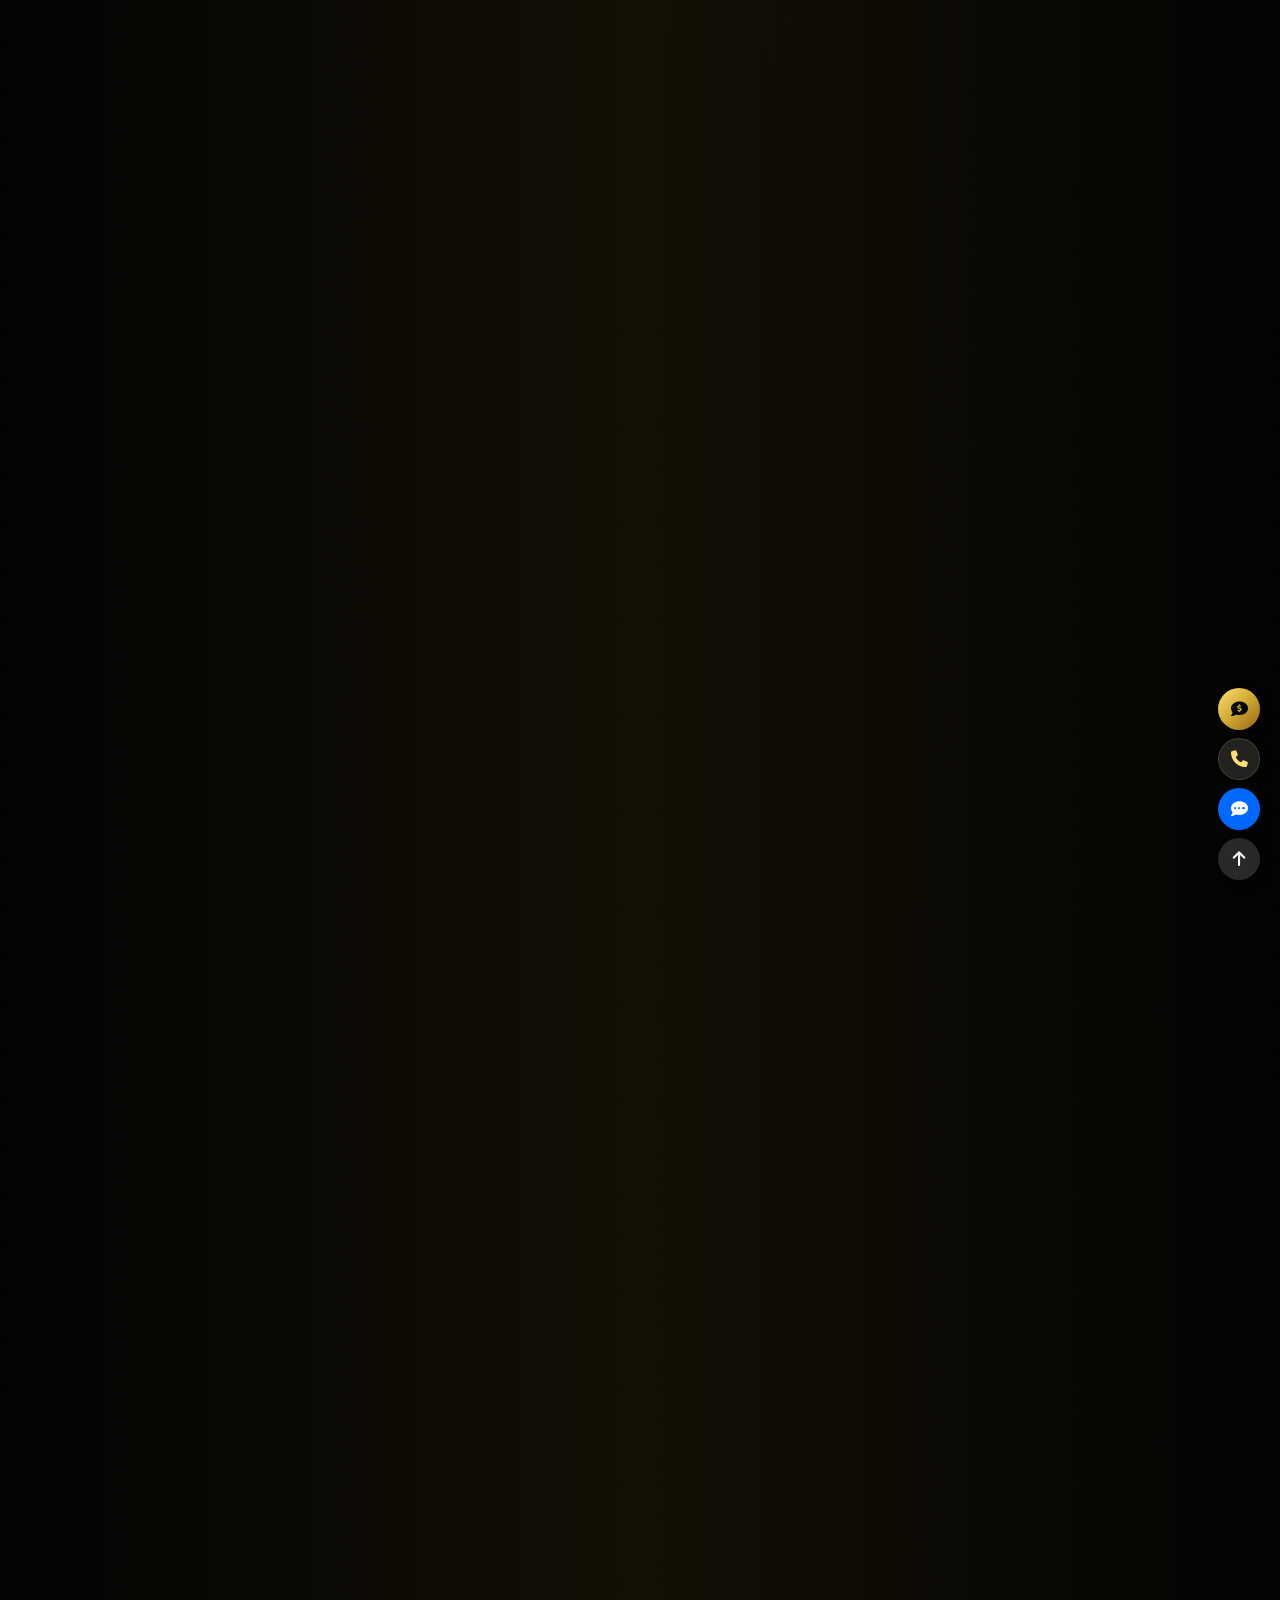
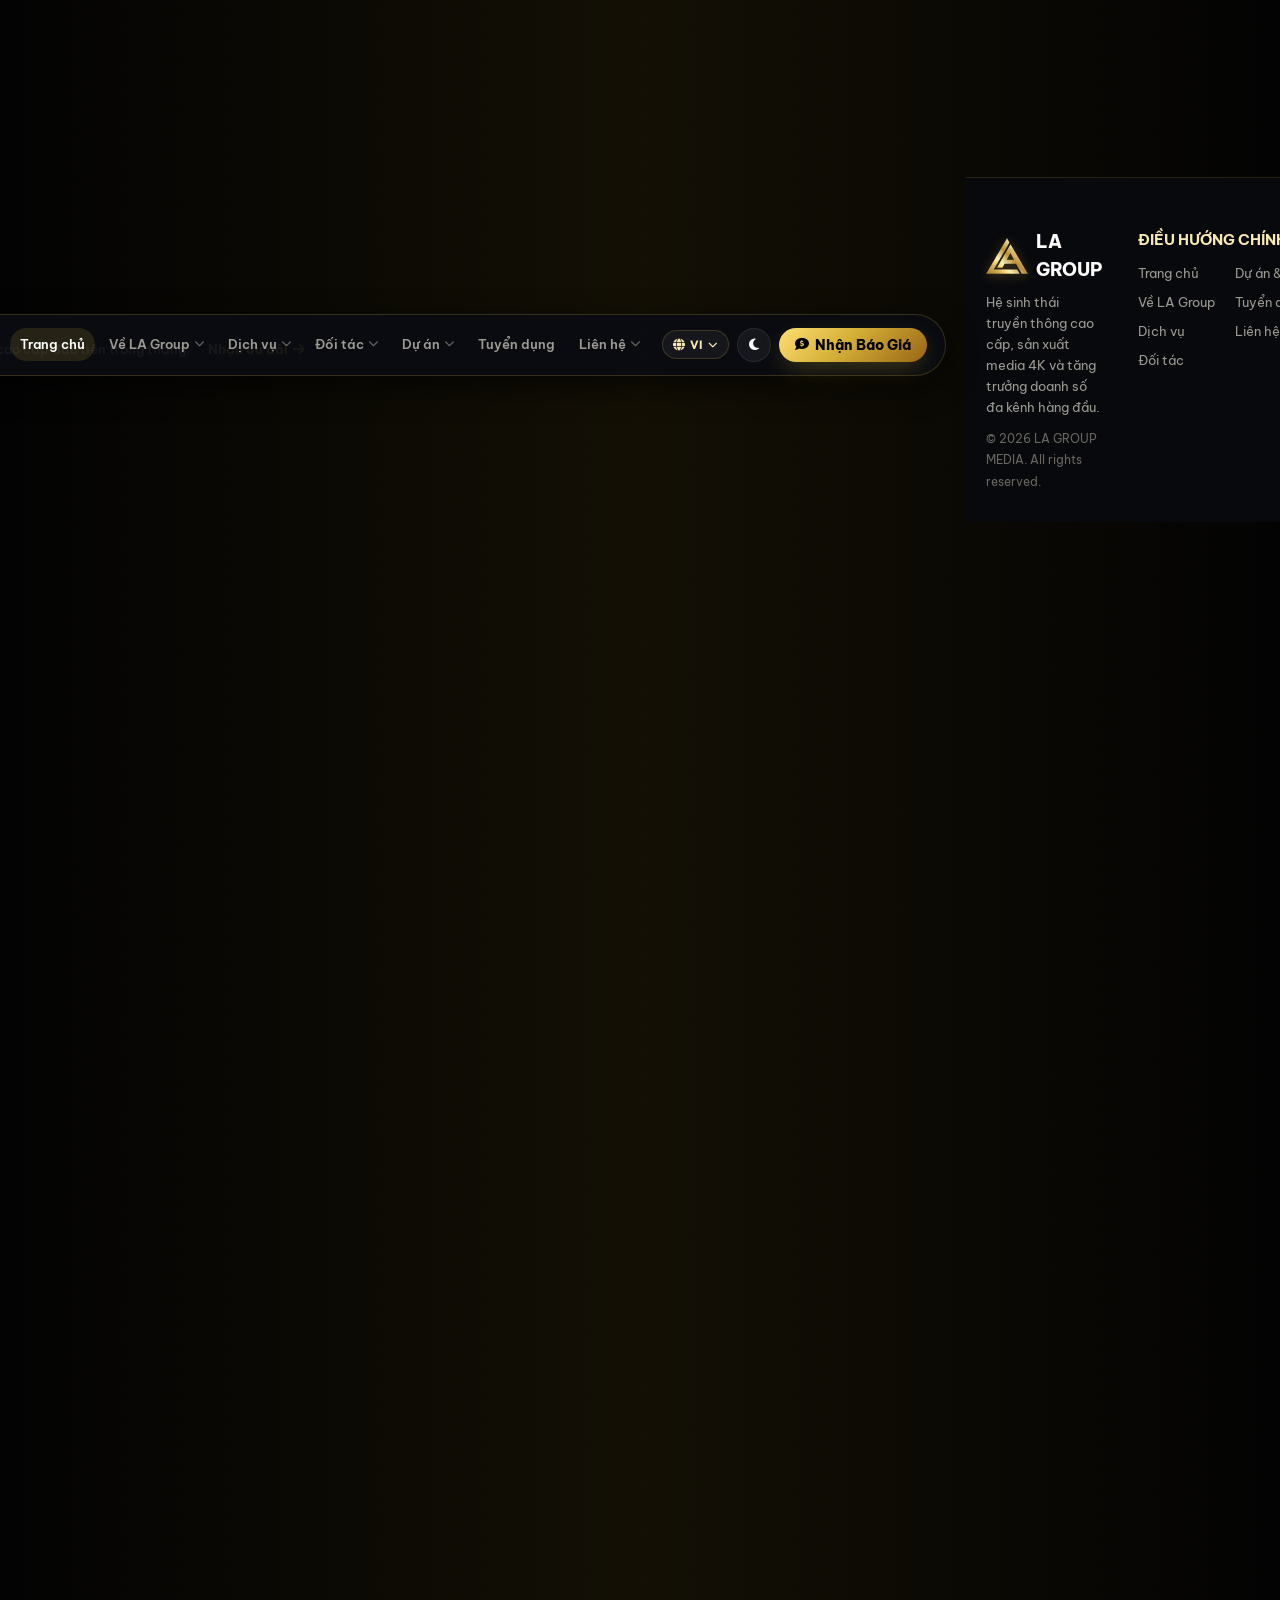
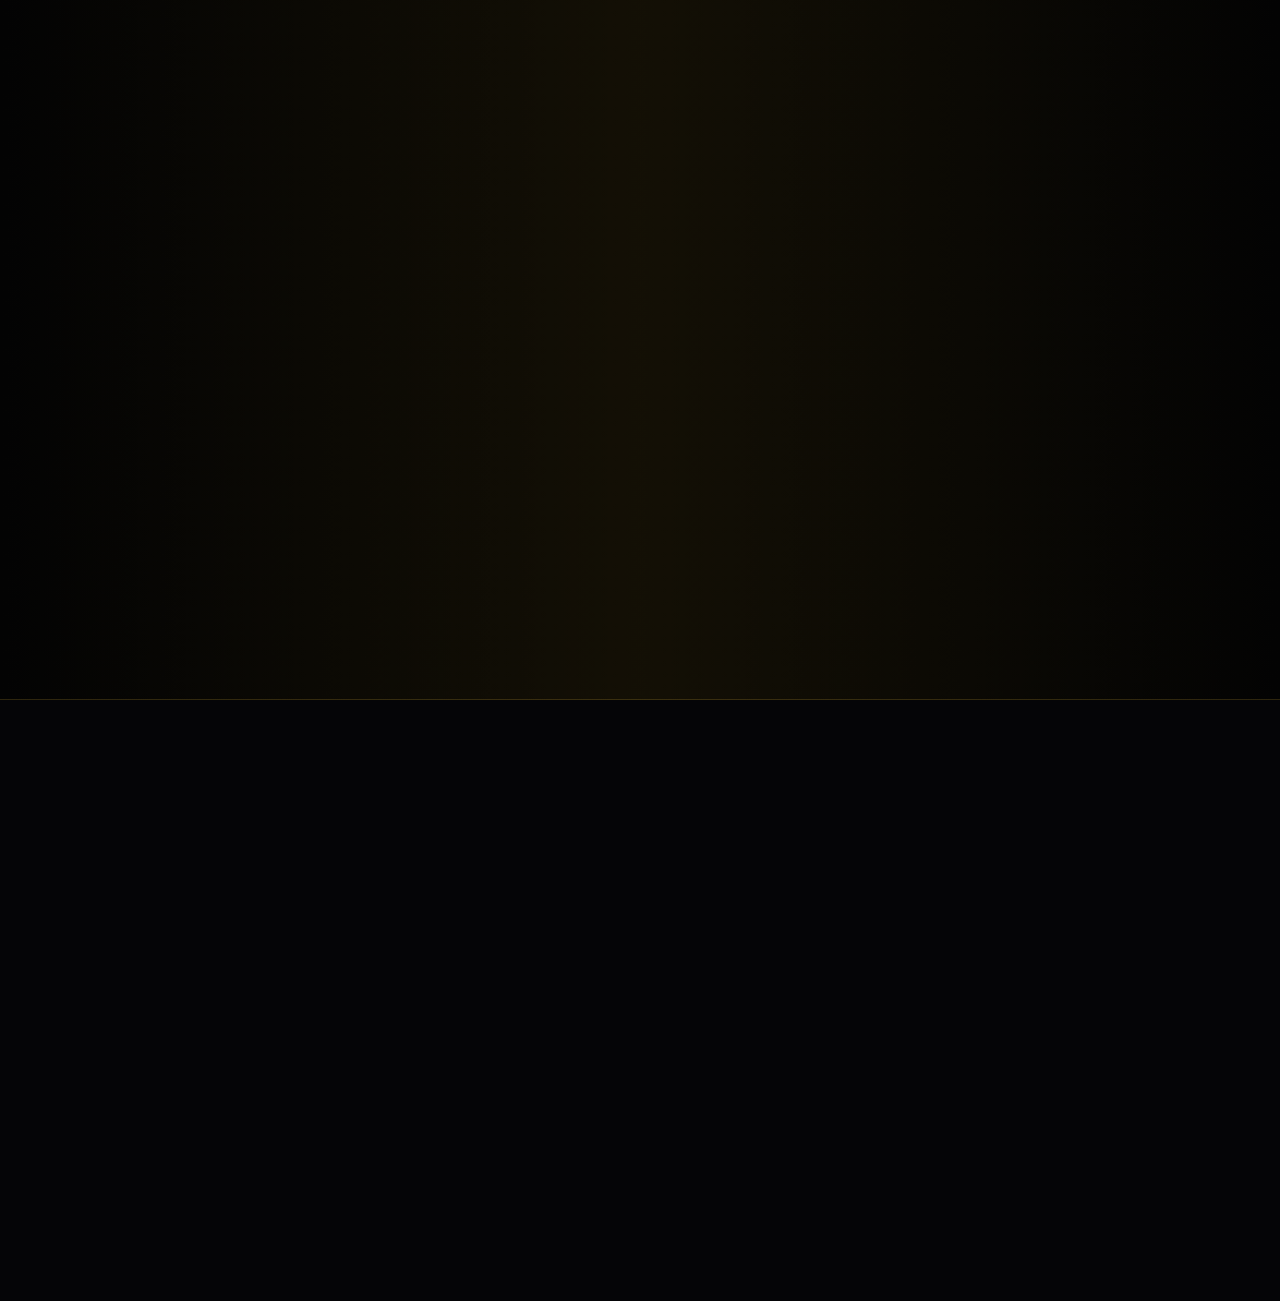
==== commit d1e6464c: "refactor: remove all Haute Couture wording across titles, badges, and footer copyright" ====
--- a/index.html
+++ b/index.html
@@ -29,21 +29,35 @@
       history.scrollRestoration = 'manual';
     }
     if (window.location.hash) {
-      history.replaceState(null, '', window.location.pathname + window.location.search);
+      history.replaceState(null, null, window.location.pathname);
     }
     window.scrollTo(0, 0);
   </script>
+
+  <!-- Google Fonts -->
+  <link rel="preconnect" href="https://fonts.googleapis.com">
+  <link rel="preconnect" href="https://fonts.gstatic.com" crossorigin>
+  <link href="https://fonts.googleapis.com/css2?family=Plus+Jakarta+Sans:wght@300;400;500;600;700;800&family=Cabinet+Grotesk:wght@700;800;900&family=JetBrains+Mono:wght@500;700&display=swap" rel="stylesheet">
+  
+  <!-- FontAwesome -->
+  <link rel="stylesheet" href="https://cdnjs.cloudflare.com/ajax/libs/font-awesome/6.4.0/css/all.min.css">
+  
+  <!-- Canvas Confetti -->
+  <script src="https://cdn.jsdelivr.net/npm/canvas-confetti@1.9.2/dist/confetti.browser.min.js" defer></script>
+
+  <!-- Main Stylesheet -->
+  <link rel="stylesheet" href="landing.css">
 </head>
-<body class="luxury-obsidian-gold">
-
-  <!-- Top Announcement Bar (Rotating Multi-Message Ticker with Smooth Cinematic Transitions) -->
-  <div class="announcement-bar" id="announcementBar">
-    <div class="container announcement-slider-wrapper">
+<body class="obsidian-theme">
+
+  <!-- TOP ANNOUNCEMENT BAR (GOLD SHIMMER MULTI-SLIDE TICKER) -->
+  <aside class="announcement-bar" id="announcementBar" aria-label="Thông báo ưu đãi">
+    <div class="announcement-shimmer"></div>
+    <div class="announcement-slider-wrapper">
       <div class="announcement-slider" id="announcementSlider">
-        
         <!-- Slide 1 -->
         <div class="announcement-slide active">
-          <span class="gold-badge-pill"><span class="pulse-sparkle"></span> <span data-i18n="ann_badge_1">HAUTE COUTURE CAMPAIGNS Q3/Q4</span></span>
+          <span class="gold-badge-pill"><span class="pulse-sparkle"></span> <span data-i18n="ann_badge_1">PREMIER CAMPAIGNS Q3/Q4</span></span>
           <span class="announcement-text" data-i18n="ann_text_1">Tặng gói tư vấn chiến lược Omnichannel trị giá 25.000.000đ cho 5 thương hiệu cao cấp đầu tiên trong tháng.</span>
           <button onclick="openQuoteChatbox()" class="announcement-link"><span data-i18n="ann_cta_1">Nhận ưu đãi</span> <i class="fa-solid fa-arrow-right"></i></button>
         </div>
@@ -376,7 +390,7 @@
                 <i class="fa-solid fa-play"></i>
               </div>
               <div class="showreel-card-info">
-                <span class="p-brand-tag">HAUTE COUTURE PRODUCTION</span>
+                <span class="p-brand-tag">CINEMA 4K PRODUCTION</span>
                 <h3>Visual Storytelling & Commercials</h3>
                 <p data-i18n="showreel_hint">Nhấp để phát video độ phân giải cao 4K trên YouTube</p>
               </div>
@@ -491,7 +505,7 @@
             <div class="team-info">
               <h4>Elena Bùi</h4>
               <span class="team-role">Head of Creative & 4K Production</span>
-              <p>Đạo diễn hình ảnh đứng sau hàng loạt TVC triệu view và chiến dịch thời trang Haute Couture.</p>
+              <p>Đạo diễn hình ảnh đứng sau hàng loạt TVC triệu view và chiến dịch thời trang cao cấp.</p>
             </div>
           </div>
 
@@ -662,7 +676,7 @@
                 <h4>Hương Nguyễn</h4>
                 <span class="t-tag">850K Follower</span>
               </div>
-              <p class="t-desc">Phối đồ phong cách Haute Couture hiện đại, gu thẩm mỹ cao, phù hợp nhãn hàng cao cấp.</p>
+              <p class="t-desc">Phối đồ phong cách thời trang cao cấp hiện đại, gu thẩm mỹ cao, phù hợp nhãn hàng cao cấp.</p>
               <div class="t-stats">
                 <div><strong>850K</strong><span>TikTok</span></div>
                 <div><strong>7.4%</strong><span>Engagement</span></div>
@@ -1002,7 +1016,7 @@
           <span>LA GROUP</span>
         </div>
         <p>Hệ sinh thái truyền thông cao cấp, sản xuất media 4K và tăng trưởng doanh số đa kênh hàng đầu.</p>
-        <small>© 2026 LA GROUP MEDIA. All rights reserved. Haute Couture Art Direction.</small>
+        <small>© 2026 LA GROUP MEDIA. All rights reserved.</small>
       </div>
 
       <div class="f-links-col f-links-col-wide">
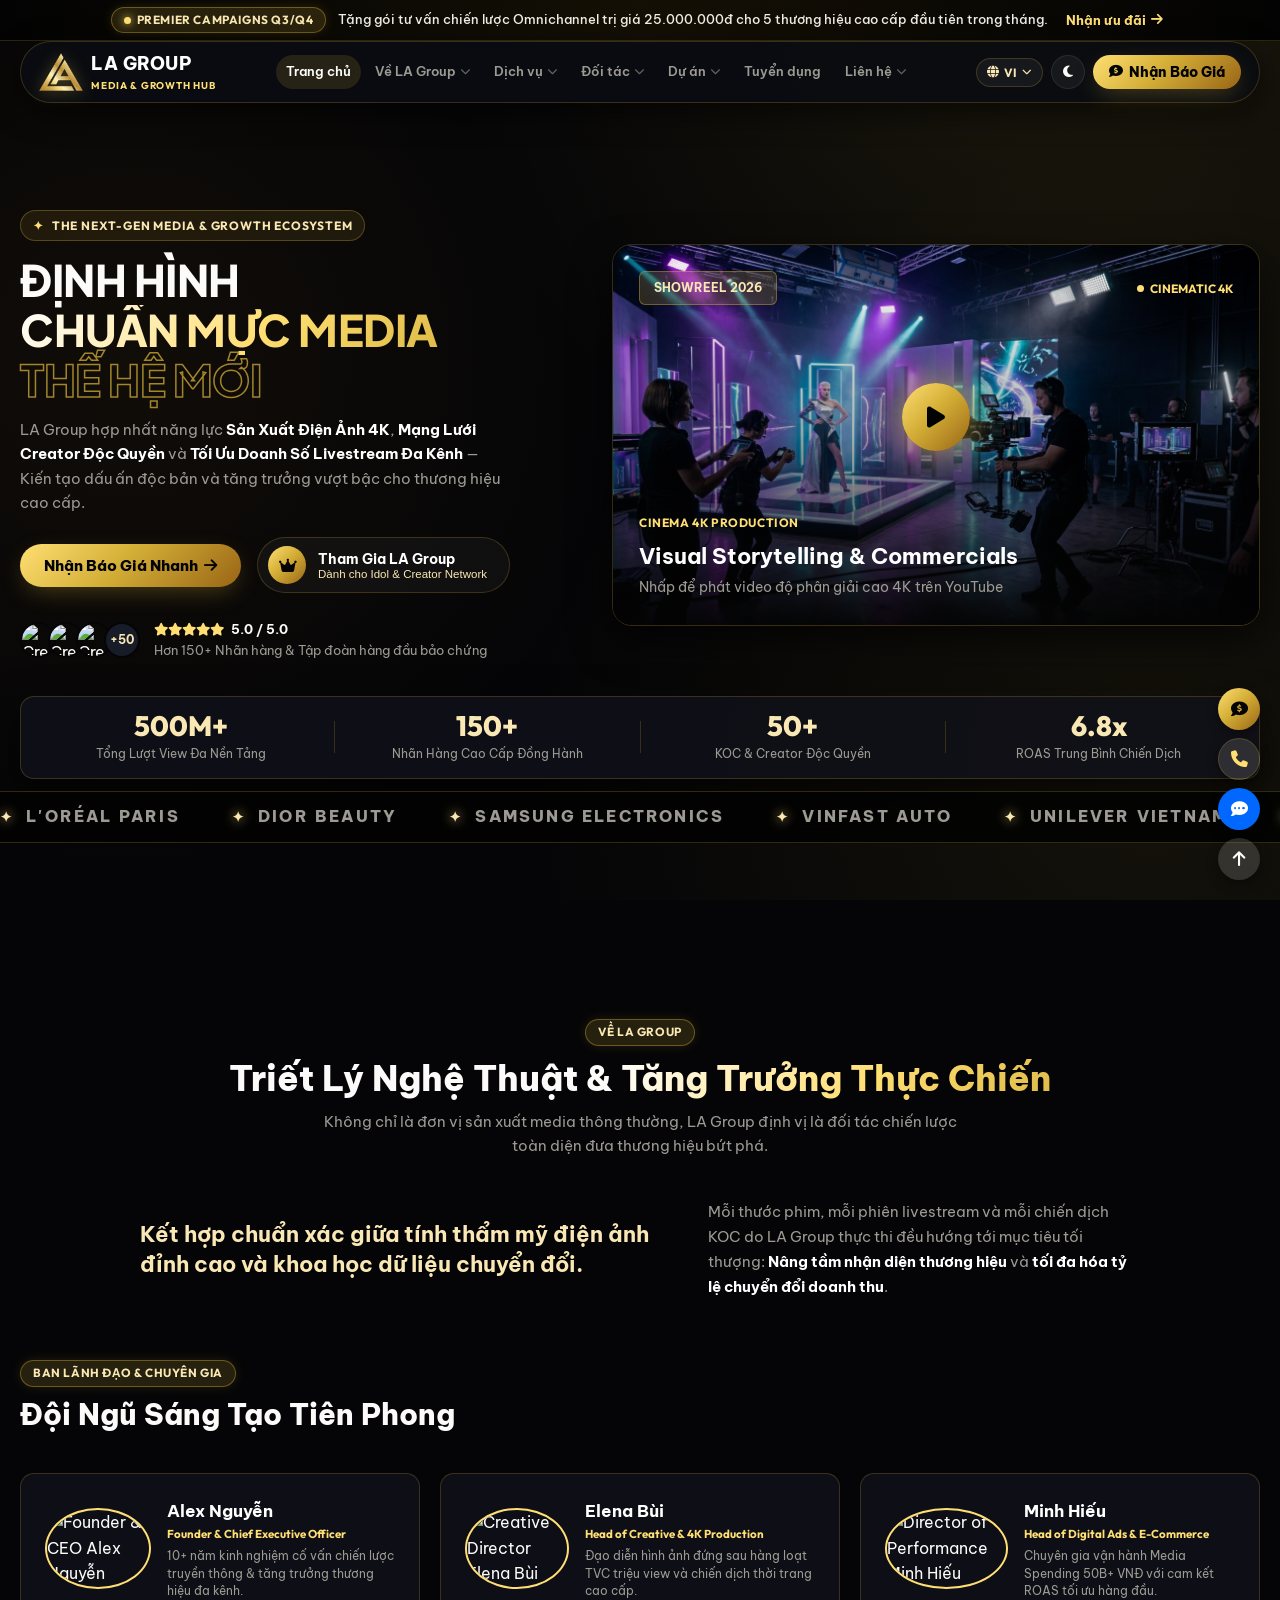
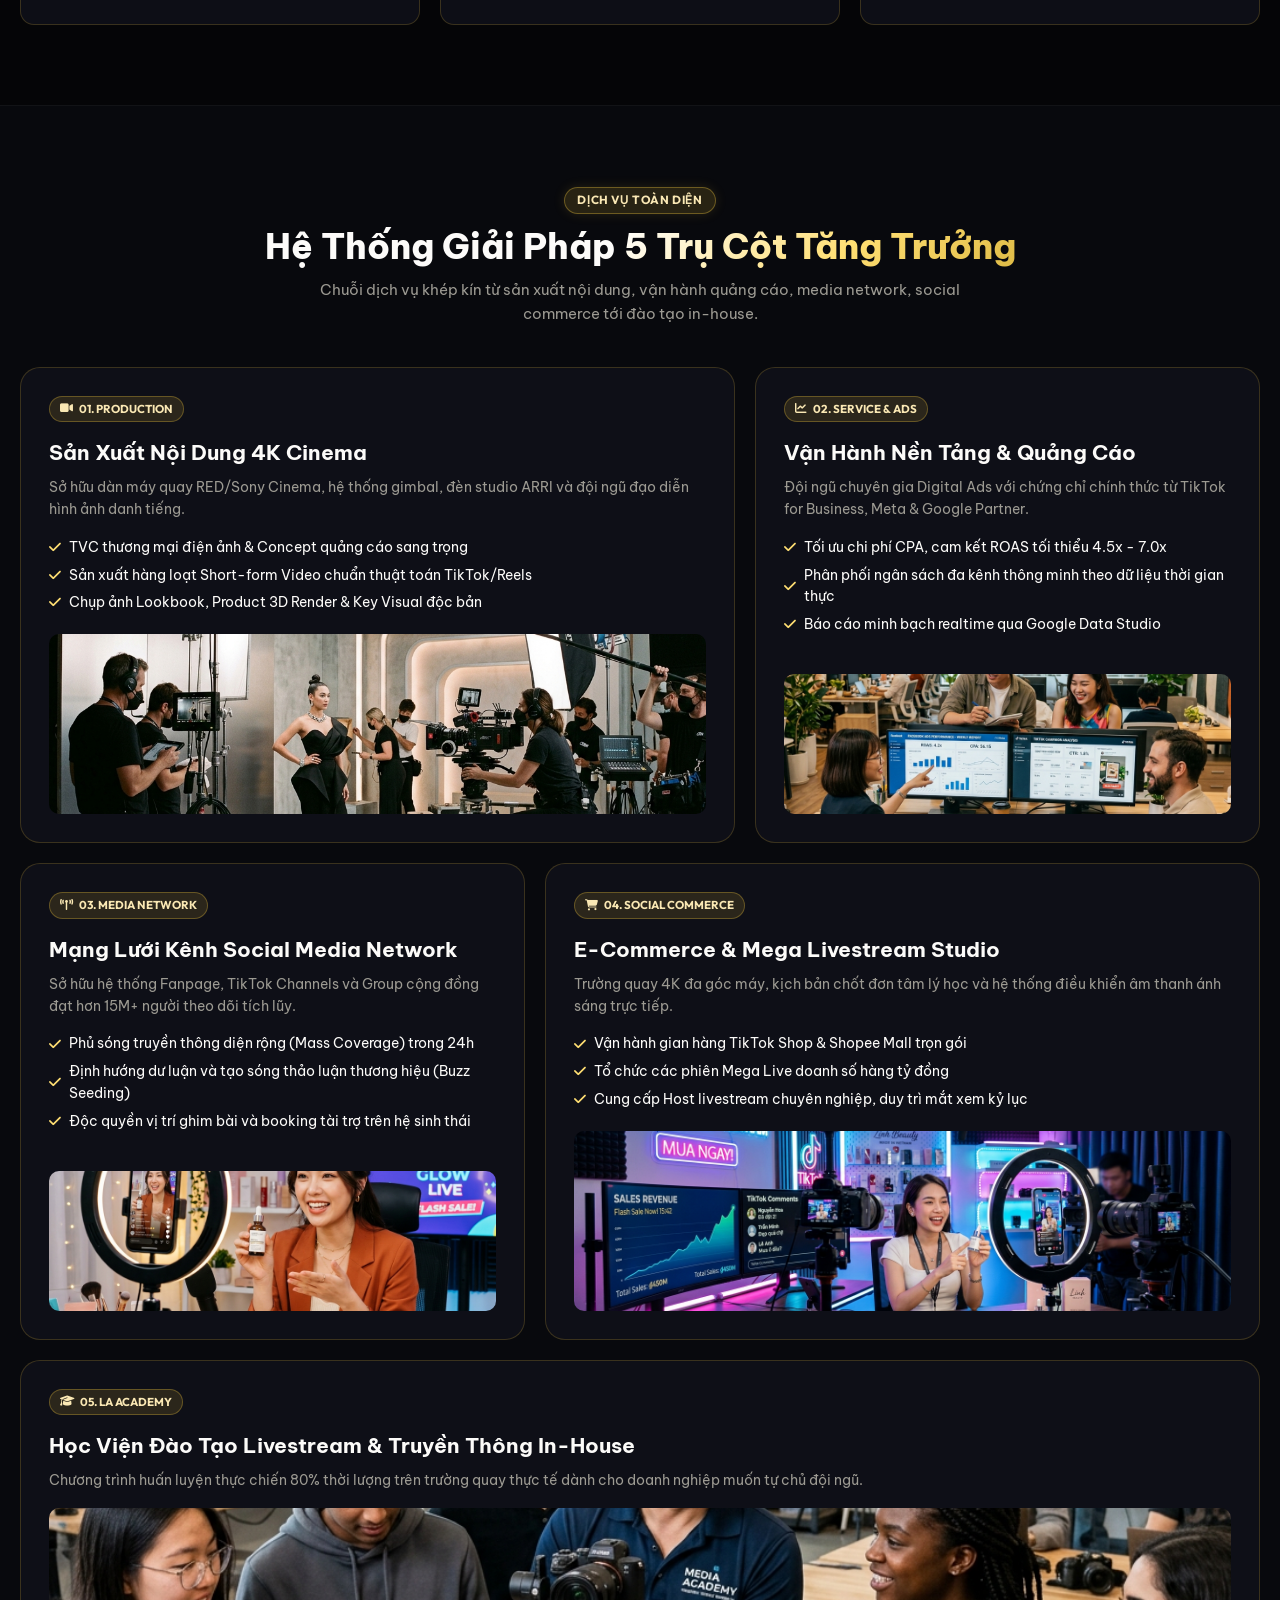
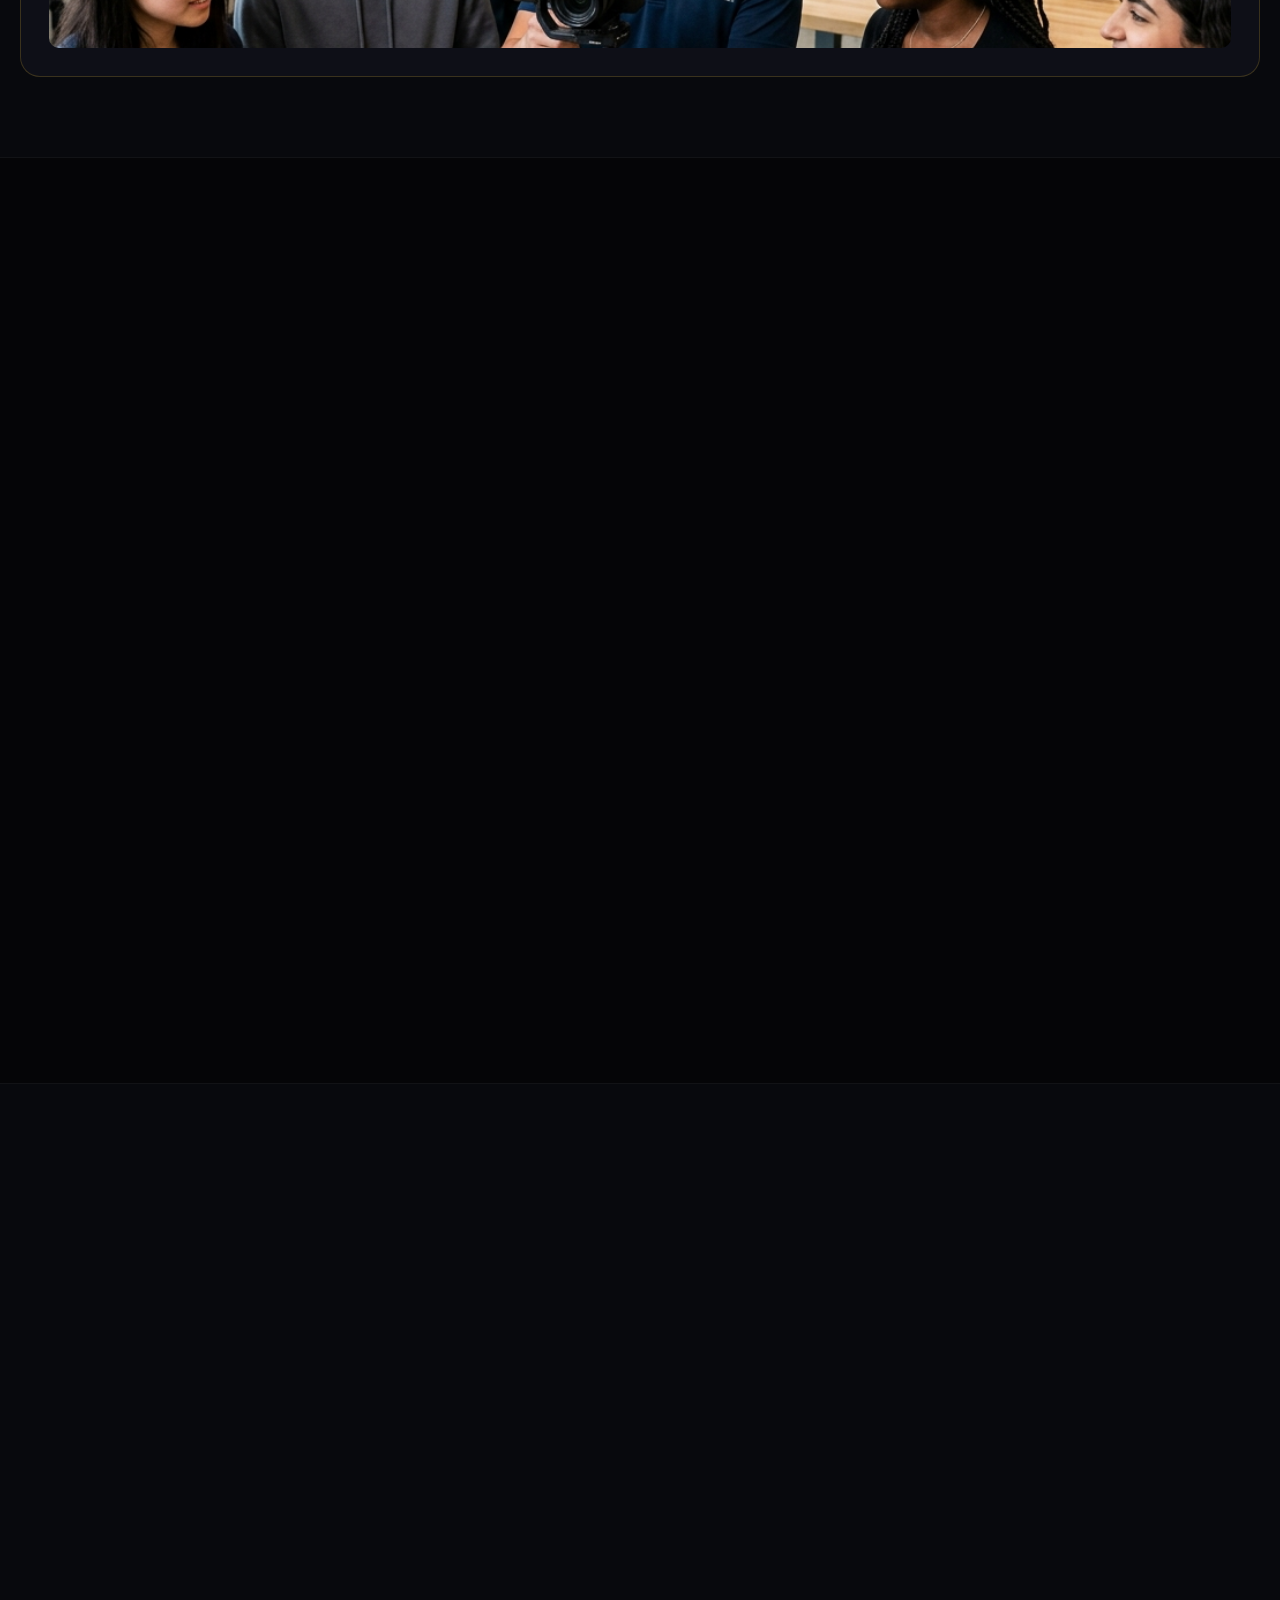
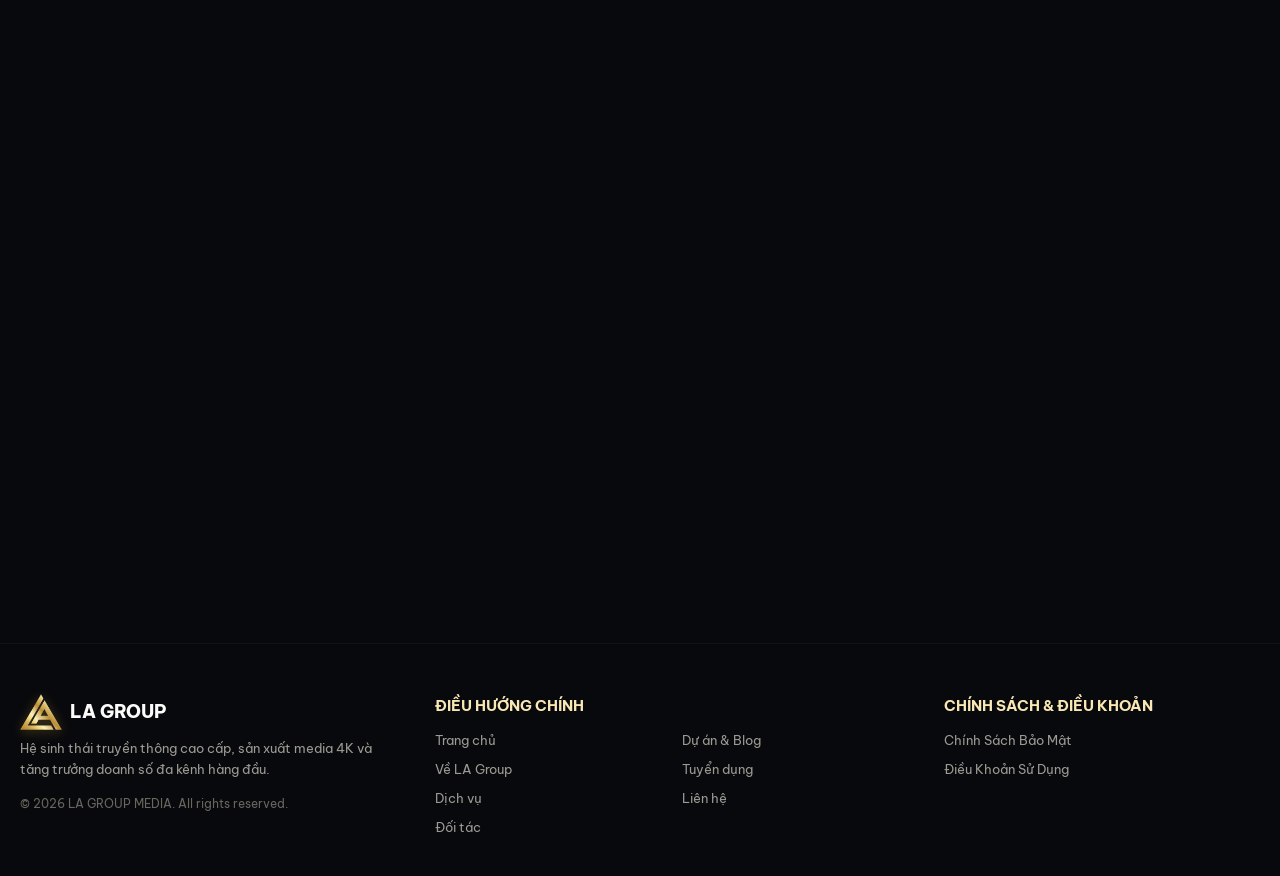
==== commit 255f03e2: "fix(html): restore clean head meta structure, fix body class and announcement bar tags" ====
--- a/index.html
+++ b/index.html
@@ -3,25 +3,13 @@
 <head>
   <meta charset="UTF-8">
   <meta name="viewport" content="width=device-width, initial-scale=1.0, maximum-scale=5.0">
-  <title>LA GROUP — Haute Couture Media & Omnichannel Growth Hub</title>
+  <title>LA GROUP — Next-Gen Media & Omnichannel Growth Ecosystem</title>
   <meta name="description" content="LA GROUP — Đơn vị tiên phong cung cấp giải pháp Media Production 4K, Mạng lưới KOC/Talent Độc Quyền, Digital Marketing & Học viện Đào tạo Livestream Thực chiến.">
+  <meta name="keywords" content="LA Group, Media Production, Phim TVC 4K, Mạng lưới KOC, Mega Livestream TikTok Shop, Performance Ads">
+  <meta name="author" content="LA GROUP MEDIA">
 
   <!-- Favicon -->
   <link rel="icon" type="image/png" href="assets/la_logo.png">
-
-  <!-- Google Fonts with Full Vietnamese Support -->
-  <link rel="preconnect" href="https://fonts.googleapis.com">
-  <link rel="preconnect" href="https://fonts.gstatic.com" crossorigin>
-  <link href="https://fonts.googleapis.com/css2?family=Be+Vietnam+Pro:ital,wght@0,300;0,400;0,500;0,600;0,700;0,800;0,900;1,400;1,700&family=Plus+Jakarta+Sans:ital,wght@0,400;0,500;0,600;0,700;0,800;0,900;1,600;1,700&family=Outfit:wght@400;500;600;700;800;900&display=swap" rel="stylesheet">
-
-  <!-- Font Awesome 6 Pro CDN -->
-  <link rel="stylesheet" href="https://cdnjs.cloudflare.com/ajax/libs/font-awesome/6.5.1/css/all.min.css">
-
-  <!-- Canvas Confetti -->
-  <script src="https://cdn.jsdelivr.net/npm/canvas-confetti@1.9.2/dist/confetti.browser.min.js" defer></script>
-
-  <!-- Luxury Obsidian & Liquid Gold Styling -->
-  <link rel="stylesheet" href="landing.css">
 
   <!-- Immediate F5 Top Reset Script -->
   <script>
@@ -34,26 +22,26 @@
     window.scrollTo(0, 0);
   </script>
 
-  <!-- Google Fonts -->
+  <!-- Google Fonts with Full Vietnamese Support -->
   <link rel="preconnect" href="https://fonts.googleapis.com">
   <link rel="preconnect" href="https://fonts.gstatic.com" crossorigin>
-  <link href="https://fonts.googleapis.com/css2?family=Plus+Jakarta+Sans:wght@300;400;500;600;700;800&family=Cabinet+Grotesk:wght@700;800;900&family=JetBrains+Mono:wght@500;700&display=swap" rel="stylesheet">
-  
-  <!-- FontAwesome -->
-  <link rel="stylesheet" href="https://cdnjs.cloudflare.com/ajax/libs/font-awesome/6.4.0/css/all.min.css">
-  
+  <link href="https://fonts.googleapis.com/css2?family=Be+Vietnam+Pro:ital,wght@0,300;0,400;0,500;0,600;0,700;0,800;0,900;1,400;1,700&family=Plus+Jakarta+Sans:ital,wght@0,400;0,500;0,600;0,700;0,800;0,900;1,600;1,700&family=Outfit:wght@400;500;600;700;800;900&display=swap" rel="stylesheet">
+
+  <!-- Font Awesome 6 CDN -->
+  <link rel="stylesheet" href="https://cdnjs.cloudflare.com/ajax/libs/font-awesome/6.5.1/css/all.min.css">
+
   <!-- Canvas Confetti -->
   <script src="https://cdn.jsdelivr.net/npm/canvas-confetti@1.9.2/dist/confetti.browser.min.js" defer></script>
 
   <!-- Main Stylesheet -->
   <link rel="stylesheet" href="landing.css">
 </head>
-<body class="obsidian-theme">
+<body class="luxury-obsidian-gold">
 
   <!-- TOP ANNOUNCEMENT BAR (GOLD SHIMMER MULTI-SLIDE TICKER) -->
-  <aside class="announcement-bar" id="announcementBar" aria-label="Thông báo ưu đãi">
+  <div class="announcement-bar" id="announcementBar">
     <div class="announcement-shimmer"></div>
-    <div class="announcement-slider-wrapper">
+    <div class="container announcement-slider-wrapper">
       <div class="announcement-slider" id="announcementSlider">
         <!-- Slide 1 -->
         <div class="announcement-slide active">
@@ -350,11 +338,11 @@
               <i class="fa-solid fa-arrow-right"></i>
             </button>
 
-            <button class="btn-video-hero" data-youtube-id="79402X3bTyc" data-video-title="LA Group Master Showreel 4K Cinema">
-              <span class="play-gold-circle"><i class="fa-solid fa-play"></i></span>
-              <span class="play-btn-text">
-                <strong data-i18n="hero_btn_showreel">Xem Showreel 4K</strong>
-                <small>2 Phút 30 Giây • 4K HDR</small>
+            <button onclick="openQuoteChatbox('Ứng tuyển KOC & Idol gia nhập LA Group Network')" class="btn-join-network-hero">
+              <span class="join-gold-circle"><i class="fa-solid fa-crown"></i></span>
+              <span class="join-btn-text">
+                <strong data-i18n="hero_btn_join">Tham Gia LA Group</strong>
+                <small data-i18n="hero_btn_join_sub">Dành cho Idol & Creator Network</small>
               </span>
             </button>
           </div>
--- a/landing.css
+++ b/landing.css
@@ -682,8 +682,8 @@
 
 .hero-grid {
   display: grid;
-  grid-template-columns: 1fr 1fr;
-  gap: 36px;
+  grid-template-columns: 0.92fr 1.08fr;
+  gap: 40px;
   align-items: center;
   margin-bottom: 36px;
 }
@@ -733,9 +733,9 @@
 .hero-lead-desc {
   font-size: 0.95rem;
   color: var(--text-muted);
-  line-height: 1.55;
-  margin-bottom: 20px;
-  max-width: 560px;
+  line-height: 1.6;
+  margin-bottom: 22px;
+  max-width: 480px;
 }
 
 .hero-lead-desc strong { color: #fff; }
@@ -748,25 +748,28 @@
   margin-bottom: 26px;
 }
 
-.btn-video-hero {
+.btn-join-network-hero {
   background: rgba(255, 255, 255, 0.04);
   border: var(--border-gold-hairline);
   border-radius: 100px;
-  padding: 8px 20px 8px 10px;
+  padding: 8px 22px 8px 10px;
   display: inline-flex;
   align-items: center;
   gap: 12px;
   color: #fff;
   transition: var(--transition);
-}
-
-.btn-video-hero:hover {
+  cursor: pointer;
+  text-decoration: none;
+}
+
+.btn-join-network-hero:hover {
   background: rgba(212, 175, 55, 0.16);
   border-color: var(--gold-bright);
   transform: translateY(-2px);
-}
-
-.play-gold-circle {
+  box-shadow: 0 0 22px rgba(212, 175, 55, 0.3);
+}
+
+.join-gold-circle {
   width: 38px;
   height: 38px;
   background: var(--grad-gold-btn);
@@ -775,23 +778,24 @@
   display: flex;
   align-items: center;
   justify-content: center;
-  font-size: 0.9rem;
-}
-
-.play-btn-text {
+  font-size: 0.95rem;
+}
+
+.join-btn-text {
   display: flex;
   flex-direction: column;
   text-align: left;
 }
 
-.play-btn-text strong {
+.join-btn-text strong {
   font-family: var(--font-heading);
   font-size: 0.9rem;
-}
-
-.play-btn-text small {
+  color: #fff;
+}
+
+.join-btn-text small {
   font-size: 0.72rem;
-  color: var(--text-muted);
+  color: var(--gold-champagne);
 }
 
 .hero-proof-box {
@@ -849,7 +853,7 @@
 
 .showreel-cover-img {
   width: 100%;
-  height: 340px;
+  height: 380px;
   object-fit: cover;
   display: block;
 }
@@ -861,7 +865,7 @@
   display: flex;
   flex-direction: column;
   justify-content: space-between;
-  padding: 24px;
+  padding: 26px;
 }
 
 .showreel-top-tag {
@@ -874,9 +878,9 @@
   background: rgba(212, 175, 55, 0.2);
   border: 1px solid rgba(212, 175, 55, 0.4);
   color: var(--gold-champagne);
-  padding: 5px 12px;
+  padding: 6px 14px;
   border-radius: 6px;
-  font-size: 0.76rem;
+  font-size: 0.78rem;
   font-weight: 700;
 }
 
@@ -898,24 +902,24 @@
 }
 
 .play-pulse-icon {
-  width: 62px;
-  height: 62px;
+  width: 68px;
+  height: 68px;
   background: var(--grad-gold-btn);
   color: #030303;
   border-radius: 50%;
   display: flex;
   align-items: center;
   justify-content: center;
-  font-size: 1.35rem;
+  font-size: 1.5rem;
   align-self: center;
-  margin-top: 15px;
-  box-shadow: 0 0 35px rgba(212, 175, 55, 0.75);
+  margin-top: 20px;
+  box-shadow: 0 0 40px rgba(212, 175, 55, 0.8);
   transition: transform 0.25s cubic-bezier(0.16, 1, 0.3, 1), box-shadow 0.25s ease;
 }
 
 .showreel-hero-card:hover .play-pulse-icon {
   transform: scale(1.15);
-  box-shadow: 0 0 50px rgba(212, 175, 55, 0.95);
+  box-shadow: 0 0 55px rgba(212, 175, 55, 1);
 }
 
 .p-brand-tag {
@@ -928,7 +932,7 @@
 
 .showreel-card-info h3 {
   font-family: var(--font-heading);
-  font-size: 1.3rem;
+  font-size: 1.35rem;
   font-weight: 700;
   margin: 4px 0;
   color: #fff;
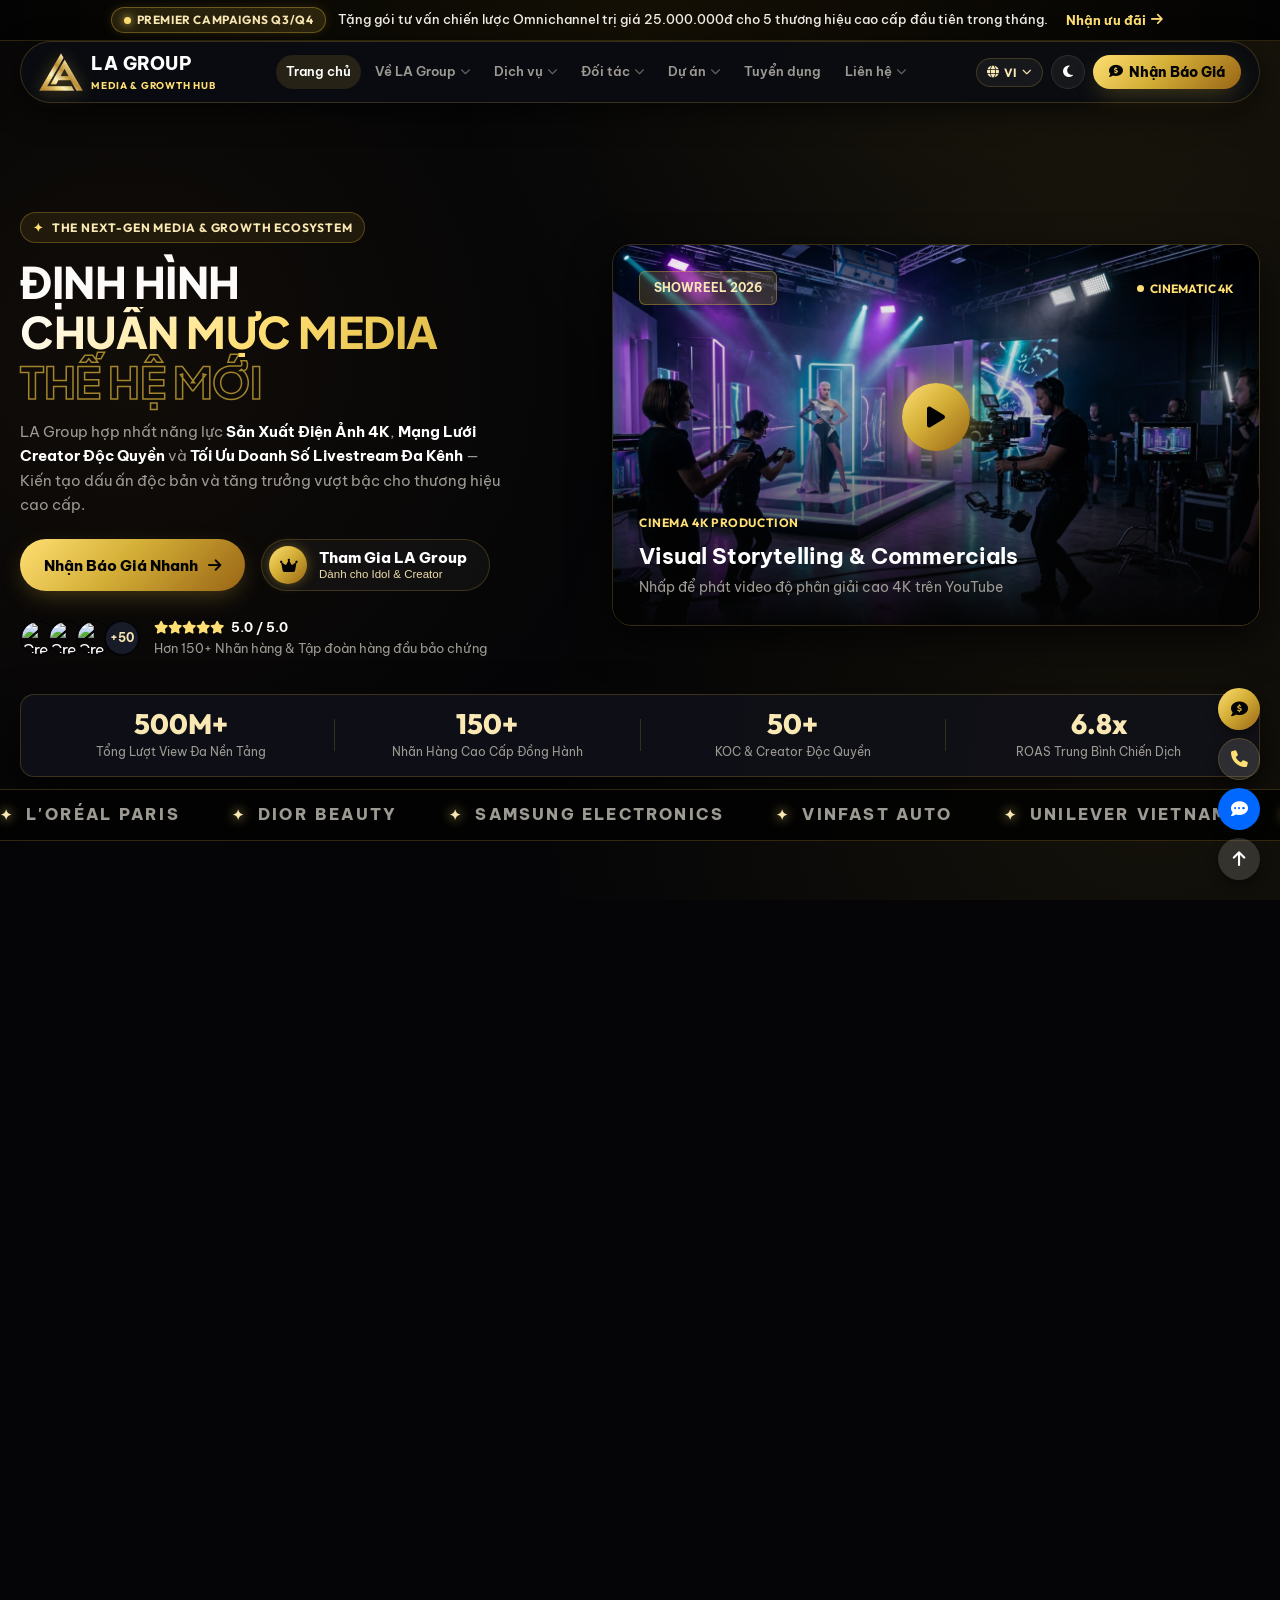
==== commit a81a26b5: "fix(hero): update sub-label to 'Dành cho Idol & Creator' and align CTA button heights to 52px" ====
--- a/index.html
+++ b/index.html
@@ -342,7 +342,7 @@
               <span class="join-gold-circle"><i class="fa-solid fa-crown"></i></span>
               <span class="join-btn-text">
                 <strong data-i18n="hero_btn_join">Tham Gia LA Group</strong>
-                <small data-i18n="hero_btn_join_sub">Dành cho Idol & Creator Network</small>
+                <small data-i18n="hero_btn_join_sub">Dành cho Idol & Creator</small>
               </span>
             </button>
           </div>
--- a/landing.css
+++ b/landing.css
@@ -748,11 +748,22 @@
   margin-bottom: 26px;
 }
 
+.btn-large {
+  height: 52px;
+  padding: 0 24px;
+  font-size: 0.95rem;
+  font-weight: 800;
+  display: inline-flex;
+  align-items: center;
+  gap: 10px;
+}
+
 .btn-join-network-hero {
+  height: 52px;
   background: rgba(255, 255, 255, 0.04);
   border: var(--border-gold-hairline);
   border-radius: 100px;
-  padding: 8px 22px 8px 10px;
+  padding: 0 22px 0 7px;
   display: inline-flex;
   align-items: center;
   gap: 12px;
@@ -766,7 +777,7 @@
   background: rgba(212, 175, 55, 0.16);
   border-color: var(--gold-bright);
   transform: translateY(-2px);
-  box-shadow: 0 0 22px rgba(212, 175, 55, 0.3);
+  box-shadow: 0 0 24px rgba(212, 175, 55, 0.35);
 }
 
 .join-gold-circle {
@@ -779,23 +790,28 @@
   align-items: center;
   justify-content: center;
   font-size: 0.95rem;
+  flex-shrink: 0;
+  box-shadow: 0 0 12px rgba(212, 175, 55, 0.4);
 }
 
 .join-btn-text {
   display: flex;
   flex-direction: column;
   text-align: left;
+  line-height: 1.25;
 }
 
 .join-btn-text strong {
   font-family: var(--font-heading);
-  font-size: 0.9rem;
+  font-size: 0.92rem;
+  font-weight: 800;
   color: #fff;
 }
 
 .join-btn-text small {
   font-size: 0.72rem;
   color: var(--gold-champagne);
+  opacity: 0.95;
 }
 
 .hero-proof-box {
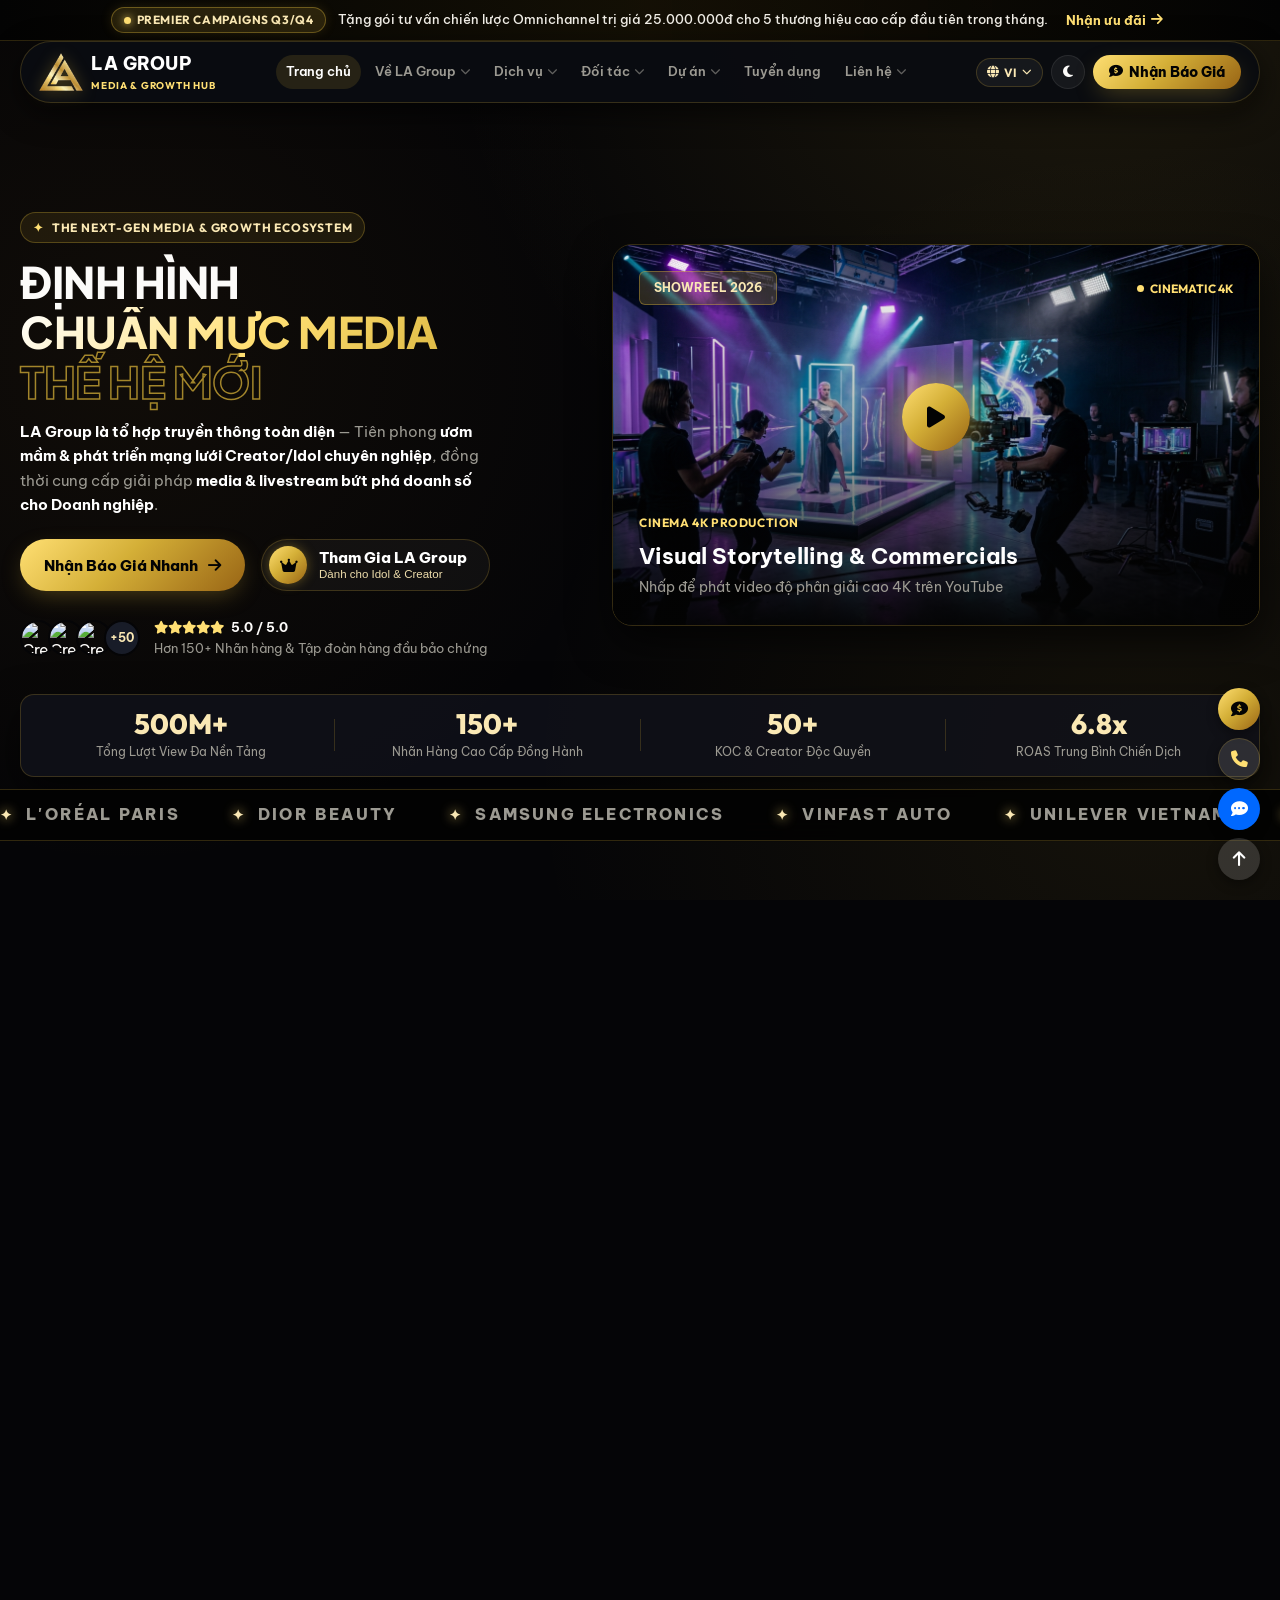
==== commit 2bd73a7c: "copy(hero): rewrite value proposition to emphasize media agency identity, creator nurturing, and ent" ====
--- a/index.html
+++ b/index.html
@@ -329,7 +329,7 @@
           </h1>
 
           <p class="hero-lead-desc" data-i18n="hero_desc">
-            LA Group hợp nhất năng lực <strong>Sản Xuất Điện Ảnh 4K</strong>, <strong>Mạng Lưới Creator Độc Quyền</strong> và <strong>Tối Ưu Doanh Số Livestream Đa Kênh</strong> — Kiến tạo dấu ấn độc bản và tăng trưởng vượt bậc cho thương hiệu cao cấp.
+            <strong>LA Group là tổ hợp truyền thông toàn diện</strong> — Tiên phong <strong>ươm mầm & phát triển mạng lưới Creator/Idol chuyên nghiệp</strong>, đồng thời cung cấp giải pháp <strong>media & livestream bứt phá doanh số cho Doanh nghiệp</strong>.
           </p>
 
           <div class="hero-cta-group">
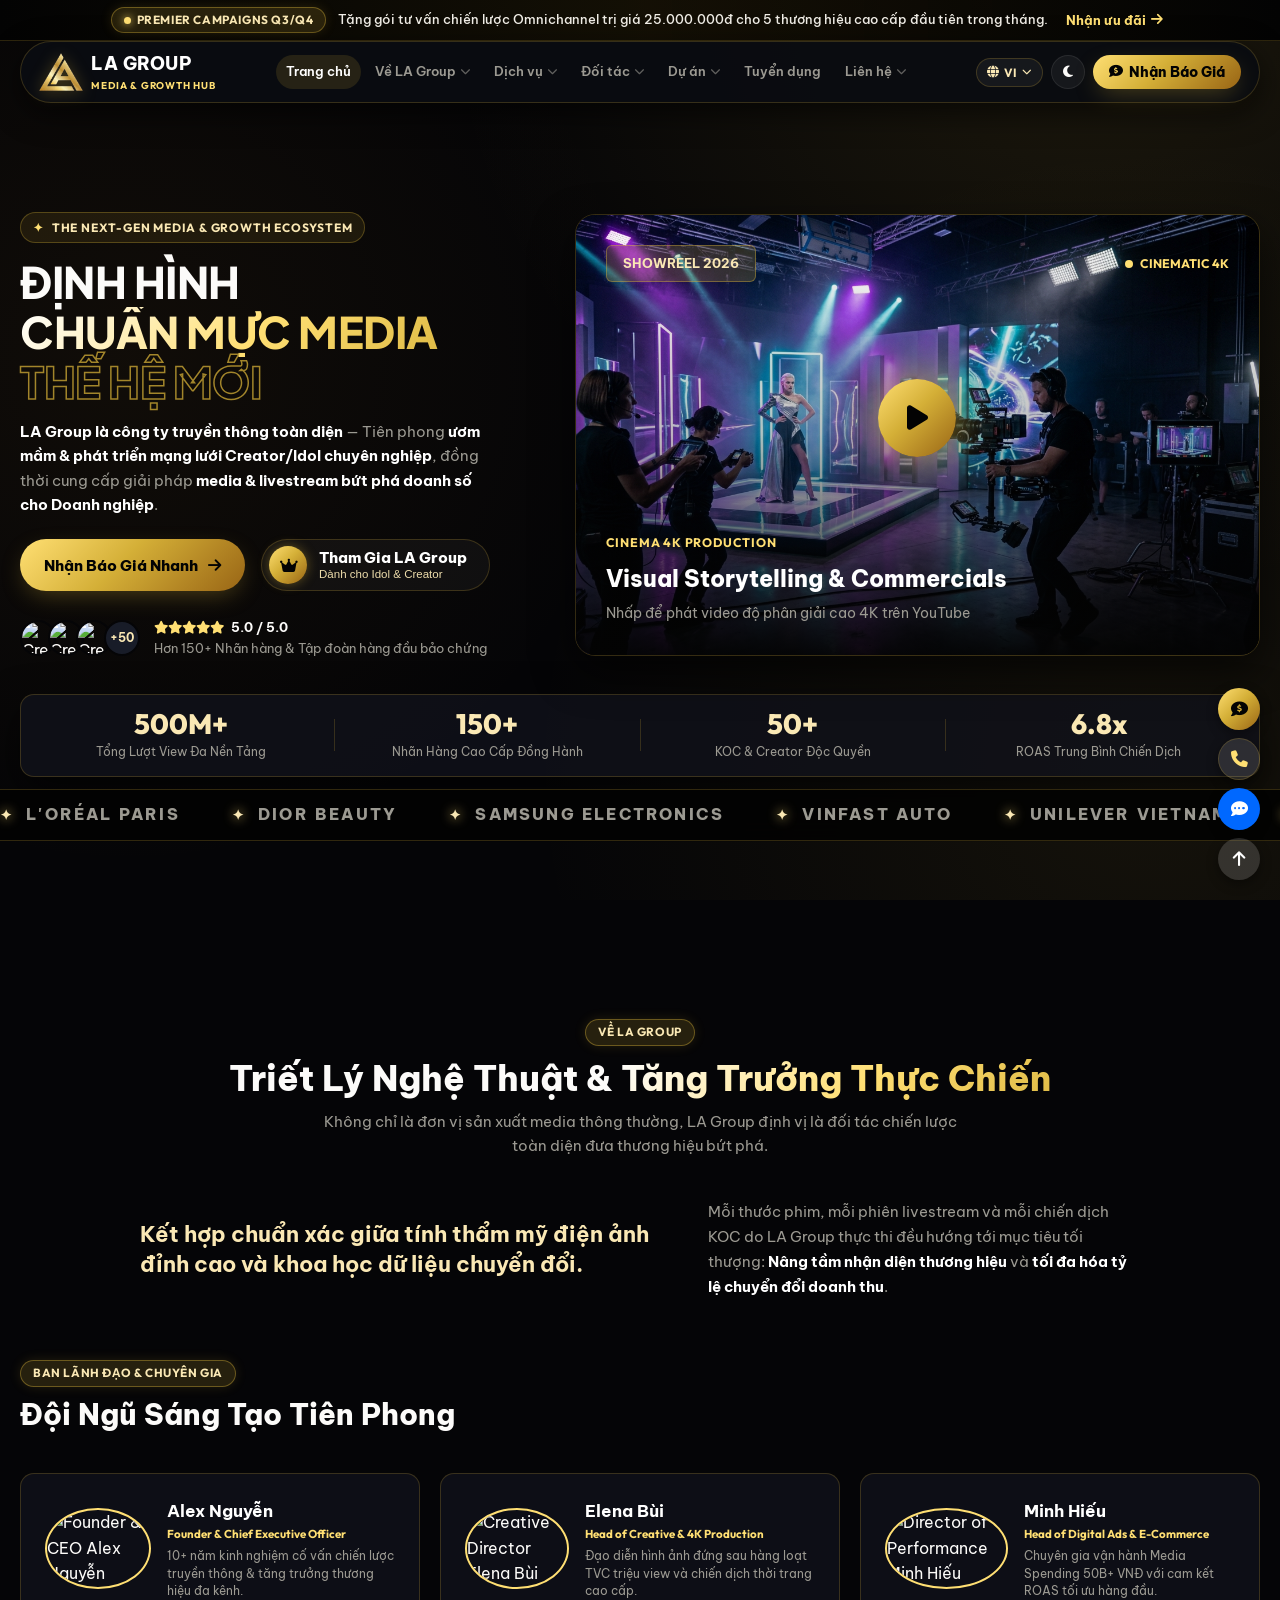
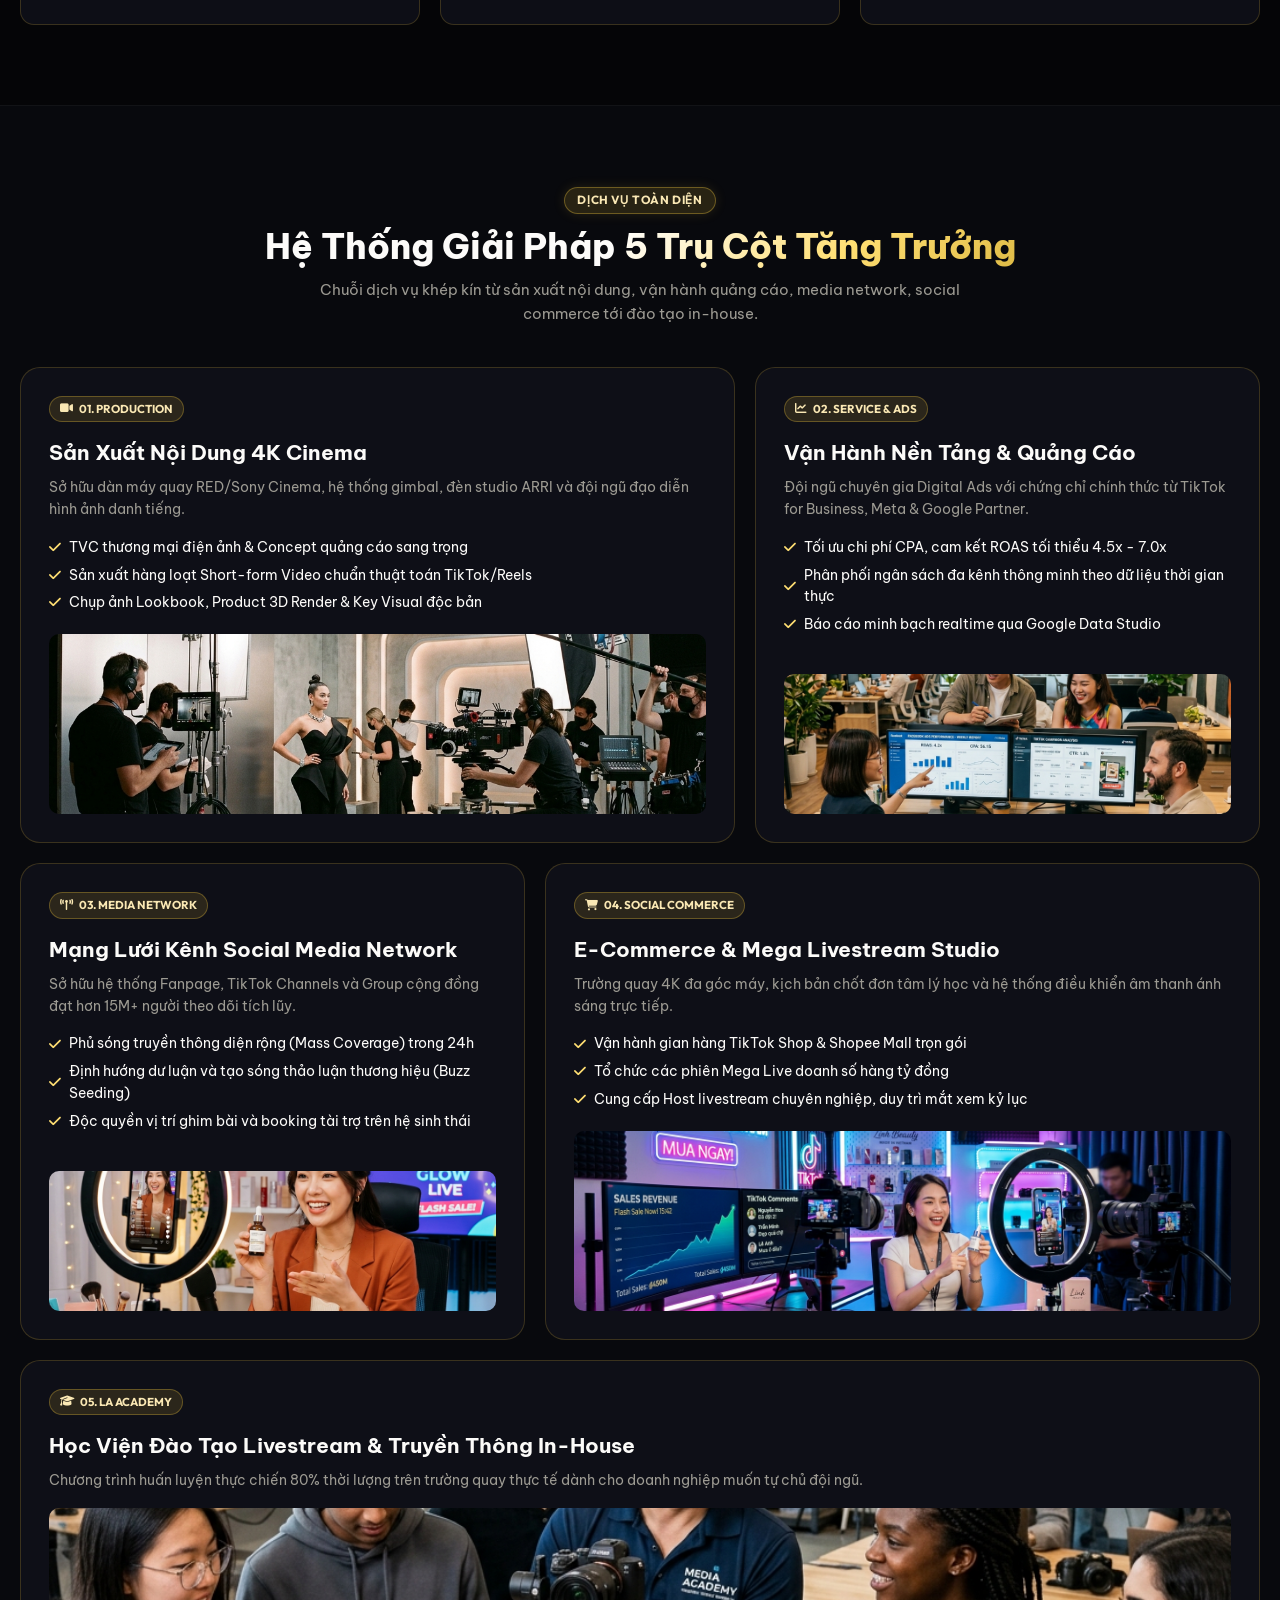
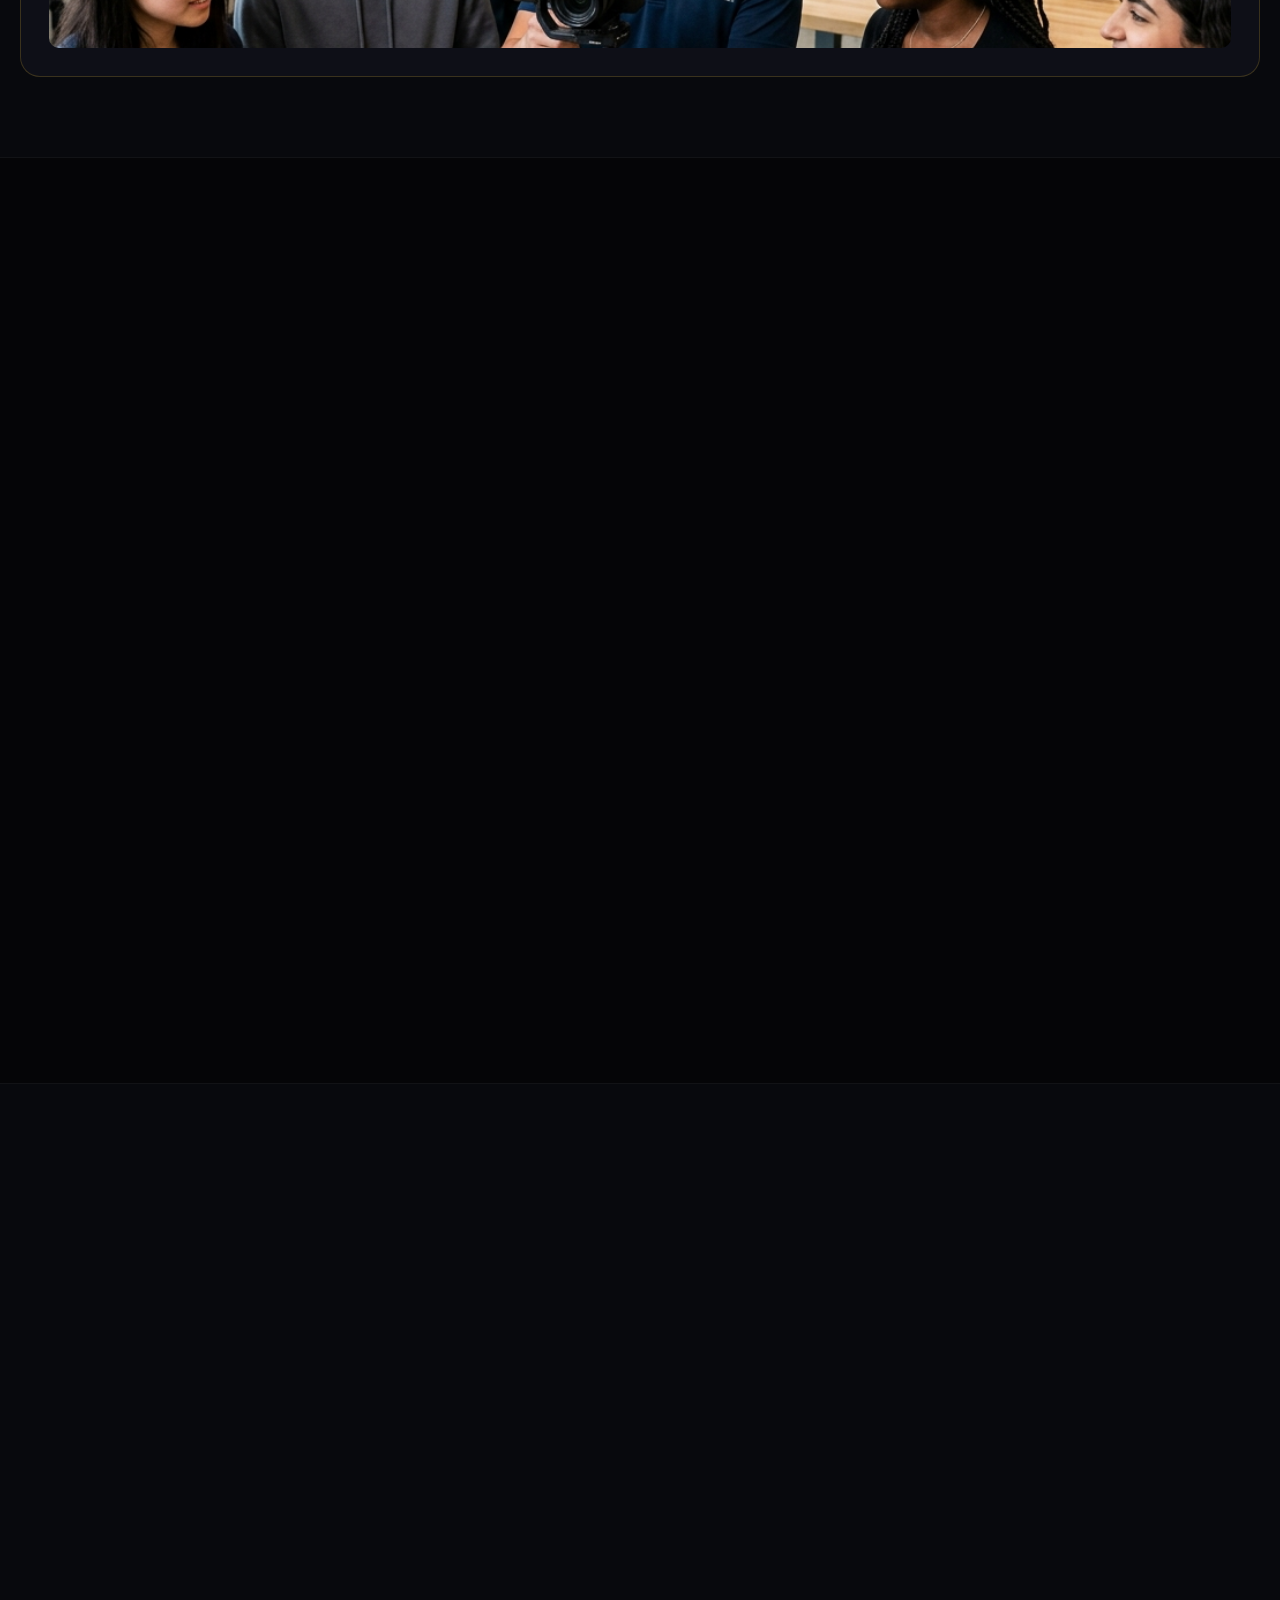
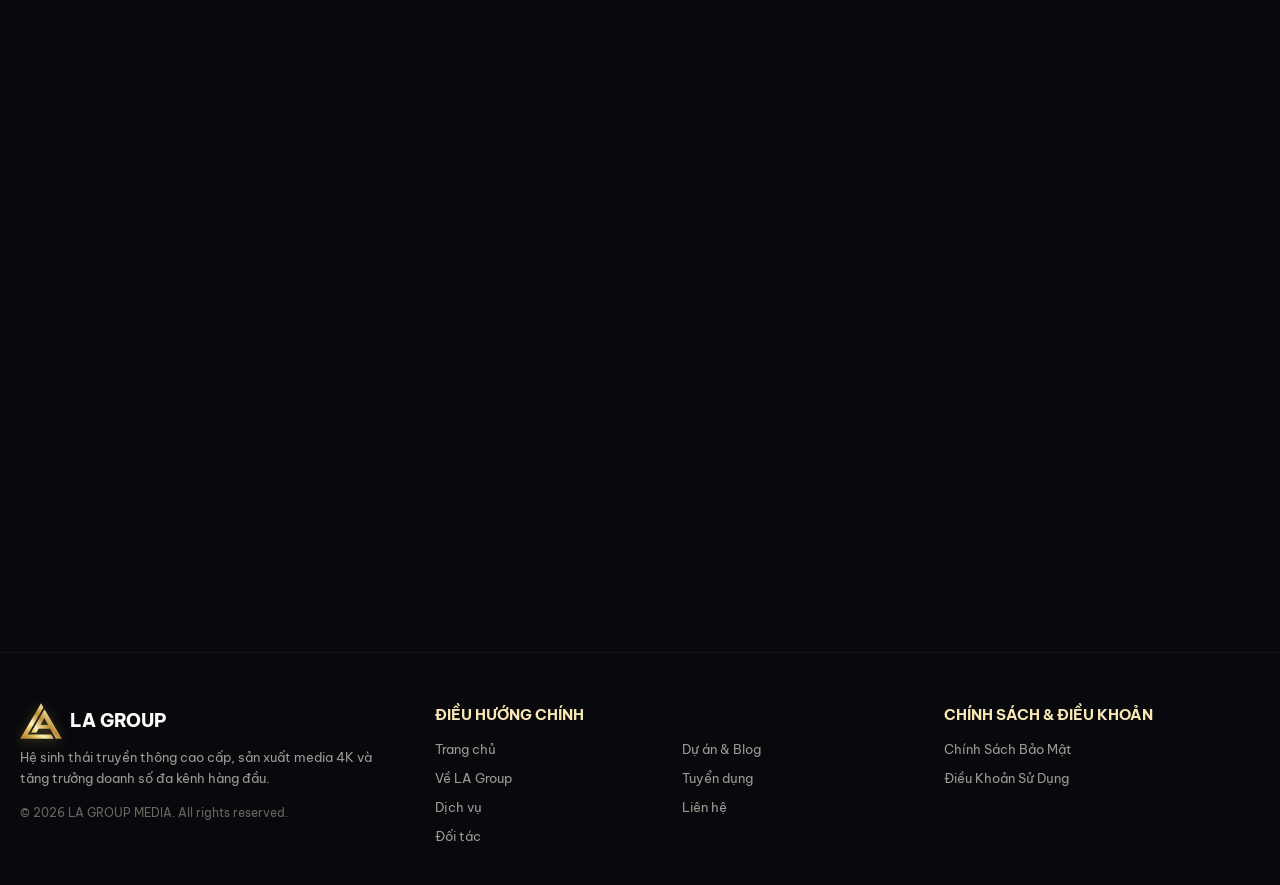
==== commit 0544498a: "copy(hero): change 'tổ hợp truyền thông' to 'công ty truyền thông'" ====
--- a/index.html
+++ b/index.html
@@ -329,7 +329,7 @@
           </h1>
 
           <p class="hero-lead-desc" data-i18n="hero_desc">
-            <strong>LA Group là tổ hợp truyền thông toàn diện</strong> — Tiên phong <strong>ươm mầm & phát triển mạng lưới Creator/Idol chuyên nghiệp</strong>, đồng thời cung cấp giải pháp <strong>media & livestream bứt phá doanh số cho Doanh nghiệp</strong>.
+            <strong>LA Group là công ty truyền thông toàn diện</strong> — Tiên phong <strong>ươm mầm & phát triển mạng lưới Creator/Idol chuyên nghiệp</strong>, đồng thời cung cấp giải pháp <strong>media & livestream bứt phá doanh số cho Doanh nghiệp</strong>.
           </p>
 
           <div class="hero-cta-group">
--- a/landing.css
+++ b/landing.css
@@ -682,8 +682,8 @@
 
 .hero-grid {
   display: grid;
-  grid-template-columns: 0.92fr 1.08fr;
-  gap: 40px;
+  grid-template-columns: 0.85fr 1.15fr;
+  gap: 48px;
   align-items: center;
   margin-bottom: 36px;
 }
@@ -869,7 +869,7 @@
 
 .showreel-cover-img {
   width: 100%;
-  height: 380px;
+  height: 440px;
   object-fit: cover;
   display: block;
 }
@@ -877,11 +877,11 @@
 .showreel-overlay {
   position: absolute;
   inset: 0;
-  background: linear-gradient(to top, rgba(3, 3, 3, 0.96) 0%, rgba(3, 3, 3, 0.3) 50%, transparent 100%);
+  background: linear-gradient(to top, rgba(3, 3, 3, 0.96) 0%, rgba(3, 3, 3, 0.25) 50%, transparent 100%);
   display: flex;
   flex-direction: column;
   justify-content: space-between;
-  padding: 26px;
+  padding: 30px;
 }
 
 .showreel-top-tag {
@@ -894,68 +894,68 @@
   background: rgba(212, 175, 55, 0.2);
   border: 1px solid rgba(212, 175, 55, 0.4);
   color: var(--gold-champagne);
-  padding: 6px 14px;
+  padding: 7px 16px;
   border-radius: 6px;
-  font-size: 0.78rem;
+  font-size: 0.82rem;
   font-weight: 700;
 }
 
 .status-cinema {
   display: inline-flex;
   align-items: center;
-  gap: 6px;
+  gap: 7px;
   font-family: var(--font-mono);
-  font-size: 0.75rem;
+  font-size: 0.78rem;
   color: var(--gold-bright);
   font-weight: 700;
 }
 
 .dot-gold {
-  width: 7px;
-  height: 7px;
+  width: 8px;
+  height: 8px;
   background: var(--gold-bright);
   border-radius: 50%;
 }
 
 .play-pulse-icon {
-  width: 68px;
-  height: 68px;
+  width: 78px;
+  height: 78px;
   background: var(--grad-gold-btn);
   color: #030303;
   border-radius: 50%;
   display: flex;
   align-items: center;
   justify-content: center;
-  font-size: 1.5rem;
+  font-size: 1.75rem;
   align-self: center;
-  margin-top: 20px;
-  box-shadow: 0 0 40px rgba(212, 175, 55, 0.8);
+  margin-top: 24px;
+  box-shadow: 0 0 50px rgba(212, 175, 55, 0.85);
   transition: transform 0.25s cubic-bezier(0.16, 1, 0.3, 1), box-shadow 0.25s ease;
 }
 
 .showreel-hero-card:hover .play-pulse-icon {
-  transform: scale(1.15);
-  box-shadow: 0 0 55px rgba(212, 175, 55, 1);
+  transform: scale(1.16);
+  box-shadow: 0 0 65px rgba(212, 175, 55, 1);
 }
 
 .p-brand-tag {
   font-family: var(--font-mono);
-  font-size: 0.75rem;
+  font-size: 0.78rem;
   color: var(--gold-bright);
   font-weight: 700;
-  letter-spacing: 0.6px;
+  letter-spacing: 0.8px;
 }
 
 .showreel-card-info h3 {
   font-family: var(--font-heading);
-  font-size: 1.35rem;
-  font-weight: 700;
-  margin: 4px 0;
+  font-size: 1.45rem;
+  font-weight: 800;
+  margin: 5px 0;
   color: #fff;
 }
 
 .showreel-card-info p {
-  font-size: 0.85rem;
+  font-size: 0.9rem;
   color: var(--text-muted);
 }
 
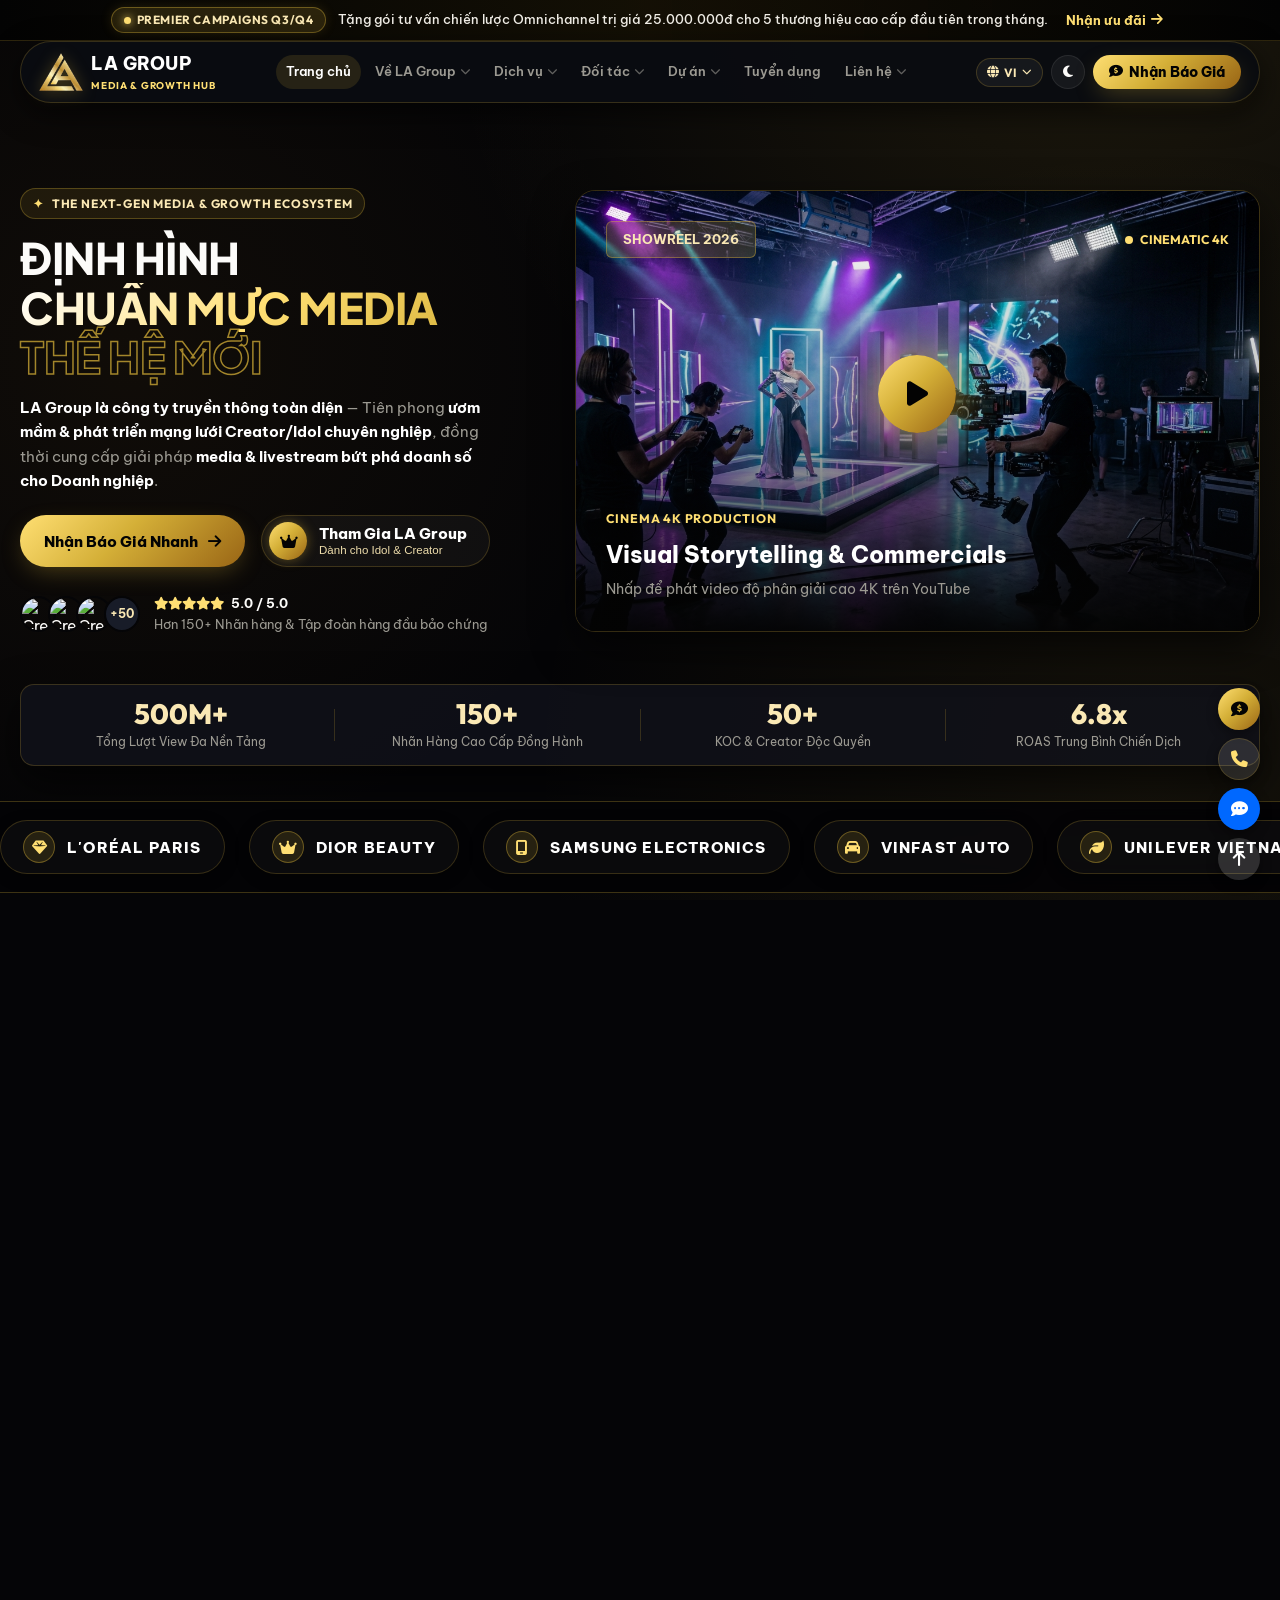
==== commit 59f93237: "feat(marquee): increase banner height and add luxury brand logo pill badges" ====
--- a/index.html
+++ b/index.html
@@ -414,27 +414,88 @@
       <!-- Infinite Brand Partners Marquee Slider (Directly beneath 500M+ stats bar) -->
       <div class="hero-brand-marquee" id="heroBrandMarquee">
         <div class="marquee-track">
-          <div class="marquee-item"><span class="m-dot">✦</span> L'ORÉAL PARIS</div>
-          <div class="marquee-item"><span class="m-dot">✦</span> DIOR BEAUTY</div>
-          <div class="marquee-item"><span class="m-dot">✦</span> SAMSUNG ELECTRONICS</div>
-          <div class="marquee-item"><span class="m-dot">✦</span> VINFAST AUTO</div>
-          <div class="marquee-item"><span class="m-dot">✦</span> UNILEVER VIETNAM</div>
-          <div class="marquee-item"><span class="m-dot">✦</span> MASTERISE HOMES</div>
-          <div class="marquee-item"><span class="m-dot">✦</span> TIKTOK FOR BUSINESS</div>
-          <div class="marquee-item"><span class="m-dot">✦</span> META AGENCY PARTNER</div>
-          <div class="marquee-item"><span class="m-dot">✦</span> SHOPEE MALL</div>
-          <div class="marquee-item"><span class="m-dot">✦</span> TECHCOMBANK PRIVATE</div>
+          <div class="marquee-item">
+            <span class="brand-icon-box"><i class="fa-solid fa-gem"></i></span>
+            <span class="brand-text-label">L'ORÉAL PARIS</span>
+          </div>
+          <div class="marquee-item">
+            <span class="brand-icon-box"><i class="fa-solid fa-crown"></i></span>
+            <span class="brand-text-label">DIOR BEAUTY</span>
+          </div>
+          <div class="marquee-item">
+            <span class="brand-icon-box"><i class="fa-solid fa-mobile-screen"></i></span>
+            <span class="brand-text-label">SAMSUNG ELECTRONICS</span>
+          </div>
+          <div class="marquee-item">
+            <span class="brand-icon-box"><i class="fa-solid fa-car"></i></span>
+            <span class="brand-text-label">VINFAST AUTO</span>
+          </div>
+          <div class="marquee-item">
+            <span class="brand-icon-box"><i class="fa-solid fa-leaf"></i></span>
+            <span class="brand-text-label">UNILEVER VIETNAM</span>
+          </div>
+          <div class="marquee-item">
+            <span class="brand-icon-box"><i class="fa-solid fa-building"></i></span>
+            <span class="brand-text-label">MASTERISE HOMES</span>
+          </div>
+          <div class="marquee-item">
+            <span class="brand-icon-box"><i class="fa-brands fa-tiktok"></i></span>
+            <span class="brand-text-label">TIKTOK SHOP MALL</span>
+          </div>
+          <div class="marquee-item">
+            <span class="brand-icon-box"><i class="fa-brands fa-meta"></i></span>
+            <span class="brand-text-label">META AGENCY PARTNER</span>
+          </div>
+          <div class="marquee-item">
+            <span class="brand-icon-box"><i class="fa-solid fa-bag-shopping"></i></span>
+            <span class="brand-text-label">SHOPEE MALL</span>
+          </div>
+          <div class="marquee-item">
+            <span class="brand-icon-box"><i class="fa-solid fa-building-columns"></i></span>
+            <span class="brand-text-label">TECHCOMBANK PRIVATE</span>
+          </div>
+
           <!-- Seamless Loop Duplicate -->
-          <div class="marquee-item"><span class="m-dot">✦</span> L'ORÉAL PARIS</div>
-          <div class="marquee-item"><span class="m-dot">✦</span> DIOR BEAUTY</div>
-          <div class="marquee-item"><span class="m-dot">✦</span> SAMSUNG ELECTRONICS</div>
-          <div class="marquee-item"><span class="m-dot">✦</span> VINFAST AUTO</div>
-          <div class="marquee-item"><span class="m-dot">✦</span> UNILEVER VIETNAM</div>
-          <div class="marquee-item"><span class="m-dot">✦</span> MASTERISE HOMES</div>
-          <div class="marquee-item"><span class="m-dot">✦</span> TIKTOK FOR BUSINESS</div>
-          <div class="marquee-item"><span class="m-dot">✦</span> META AGENCY PARTNER</div>
-          <div class="marquee-item"><span class="m-dot">✦</span> SHOPEE MALL</div>
-          <div class="marquee-item"><span class="m-dot">✦</span> TECHCOMBANK PRIVATE</div>
+          <div class="marquee-item">
+            <span class="brand-icon-box"><i class="fa-solid fa-gem"></i></span>
+            <span class="brand-text-label">L'ORÉAL PARIS</span>
+          </div>
+          <div class="marquee-item">
+            <span class="brand-icon-box"><i class="fa-solid fa-crown"></i></span>
+            <span class="brand-text-label">DIOR BEAUTY</span>
+          </div>
+          <div class="marquee-item">
+            <span class="brand-icon-box"><i class="fa-solid fa-mobile-screen"></i></span>
+            <span class="brand-text-label">SAMSUNG ELECTRONICS</span>
+          </div>
+          <div class="marquee-item">
+            <span class="brand-icon-box"><i class="fa-solid fa-car"></i></span>
+            <span class="brand-text-label">VINFAST AUTO</span>
+          </div>
+          <div class="marquee-item">
+            <span class="brand-icon-box"><i class="fa-solid fa-leaf"></i></span>
+            <span class="brand-text-label">UNILEVER VIETNAM</span>
+          </div>
+          <div class="marquee-item">
+            <span class="brand-icon-box"><i class="fa-solid fa-building"></i></span>
+            <span class="brand-text-label">MASTERISE HOMES</span>
+          </div>
+          <div class="marquee-item">
+            <span class="brand-icon-box"><i class="fa-brands fa-tiktok"></i></span>
+            <span class="brand-text-label">TIKTOK SHOP MALL</span>
+          </div>
+          <div class="marquee-item">
+            <span class="brand-icon-box"><i class="fa-brands fa-meta"></i></span>
+            <span class="brand-text-label">META AGENCY PARTNER</span>
+          </div>
+          <div class="marquee-item">
+            <span class="brand-icon-box"><i class="fa-solid fa-bag-shopping"></i></span>
+            <span class="brand-text-label">SHOPEE MALL</span>
+          </div>
+          <div class="marquee-item">
+            <span class="brand-icon-box"><i class="fa-solid fa-building-columns"></i></span>
+            <span class="brand-text-label">TECHCOMBANK PRIVATE</span>
+          </div>
         </div>
       </div>
 
--- a/landing.css
+++ b/landing.css
@@ -653,8 +653,8 @@
   position: relative;
   min-height: calc(100vh - 75px);
   display: flex;
-  align-items: center;
-  padding: 18px 0 16px;
+  align-items: flex-start;
+  padding: 75px 0 24px;
   overflow: hidden;
 }
 
@@ -685,7 +685,7 @@
   grid-template-columns: 0.85fr 1.15fr;
   gap: 48px;
   align-items: center;
-  margin-bottom: 36px;
+  margin-bottom: 50px;
 }
 
 .hero-haute-badge {
@@ -970,7 +970,7 @@
   align-items: center;
   gap: 16px;
   box-shadow: var(--shadow-card);
-  margin-top: 36px;
+  margin-top: 50px;
   margin-bottom: 0;
 }
 
@@ -994,20 +994,23 @@
   margin-left: calc(-50vw + 50%);
   overflow: hidden;
   white-space: nowrap;
-  padding: 12px 0;
-  border-top: 1px solid rgba(212, 175, 55, 0.22);
-  border-bottom: 1px solid rgba(212, 175, 55, 0.22);
-  background: rgba(3, 3, 3, 0.9);
-  backdrop-filter: blur(14px);
-  -webkit-backdrop-filter: blur(14px);
+  padding: 18px 0;
+  border-top: 1px solid rgba(212, 175, 55, 0.28);
+  border-bottom: 1px solid rgba(212, 175, 55, 0.28);
+  background: rgba(4, 4, 6, 0.94);
+  backdrop-filter: blur(16px);
+  -webkit-backdrop-filter: blur(16px);
   position: relative;
   z-index: 4;
-  margin-top: 12px;
+  margin-top: 35px;
+  display: flex;
+  align-items: center;
 }
 
 .marquee-track {
   display: inline-flex;
-  gap: 52px;
+  align-items: center;
+  gap: 24px;
   animation: marqueeSlide 40s linear infinite;
 }
 
@@ -1019,18 +1022,43 @@
   display: inline-flex;
   align-items: center;
   gap: 12px;
+  background: rgba(255, 255, 255, 0.03);
+  border: 1px solid rgba(212, 175, 55, 0.22);
+  padding: 10px 22px;
+  border-radius: 100px;
+  color: #fff;
+  transition: all 0.3s cubic-bezier(0.16, 1, 0.3, 1);
+  box-shadow: 0 4px 14px rgba(0, 0, 0, 0.4);
+}
+
+.marquee-item:hover {
+  background: rgba(212, 175, 55, 0.12);
+  border-color: var(--gold-bright);
+  transform: translateY(-2px);
+  box-shadow: 0 6px 20px rgba(212, 175, 55, 0.25);
+  color: var(--gold-bright);
+}
+
+.brand-icon-box {
+  width: 32px;
+  height: 32px;
+  border-radius: 50%;
+  background: rgba(212, 175, 55, 0.14);
+  border: 1px solid rgba(212, 175, 55, 0.4);
+  display: flex;
+  align-items: center;
+  justify-content: center;
+  color: var(--gold-bright);
+  font-size: 0.95rem;
+  flex-shrink: 0;
+}
+
+.brand-text-label {
   font-family: var(--font-heading);
-  font-size: 1rem;
+  font-size: 0.92rem;
   font-weight: 800;
-  letter-spacing: 2.2px;
-  color: var(--text-muted);
-  transition: all 0.3s ease;
+  letter-spacing: 1.2px;
   text-transform: uppercase;
-}
-
-.marquee-item:hover {
-  color: var(--gold-bright);
-  transform: scale(1.05);
 }
 
 .m-dot {
